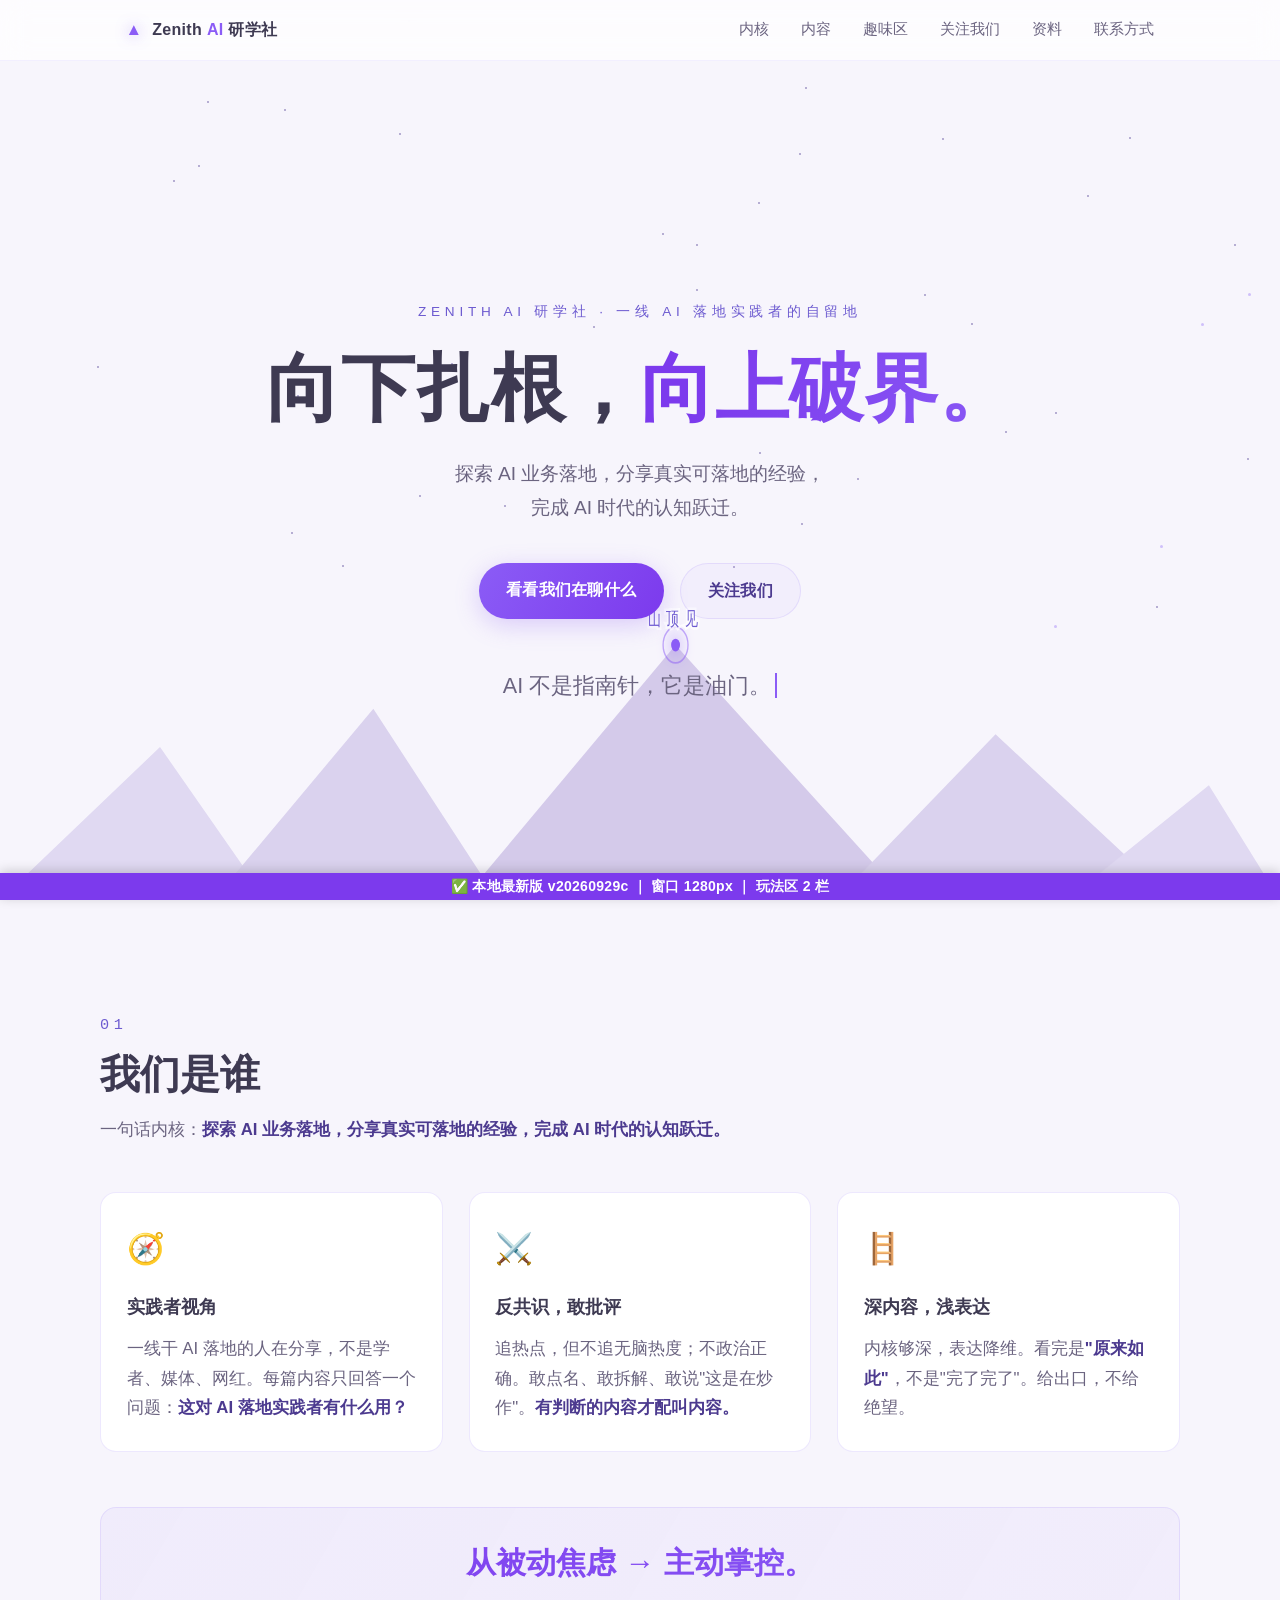
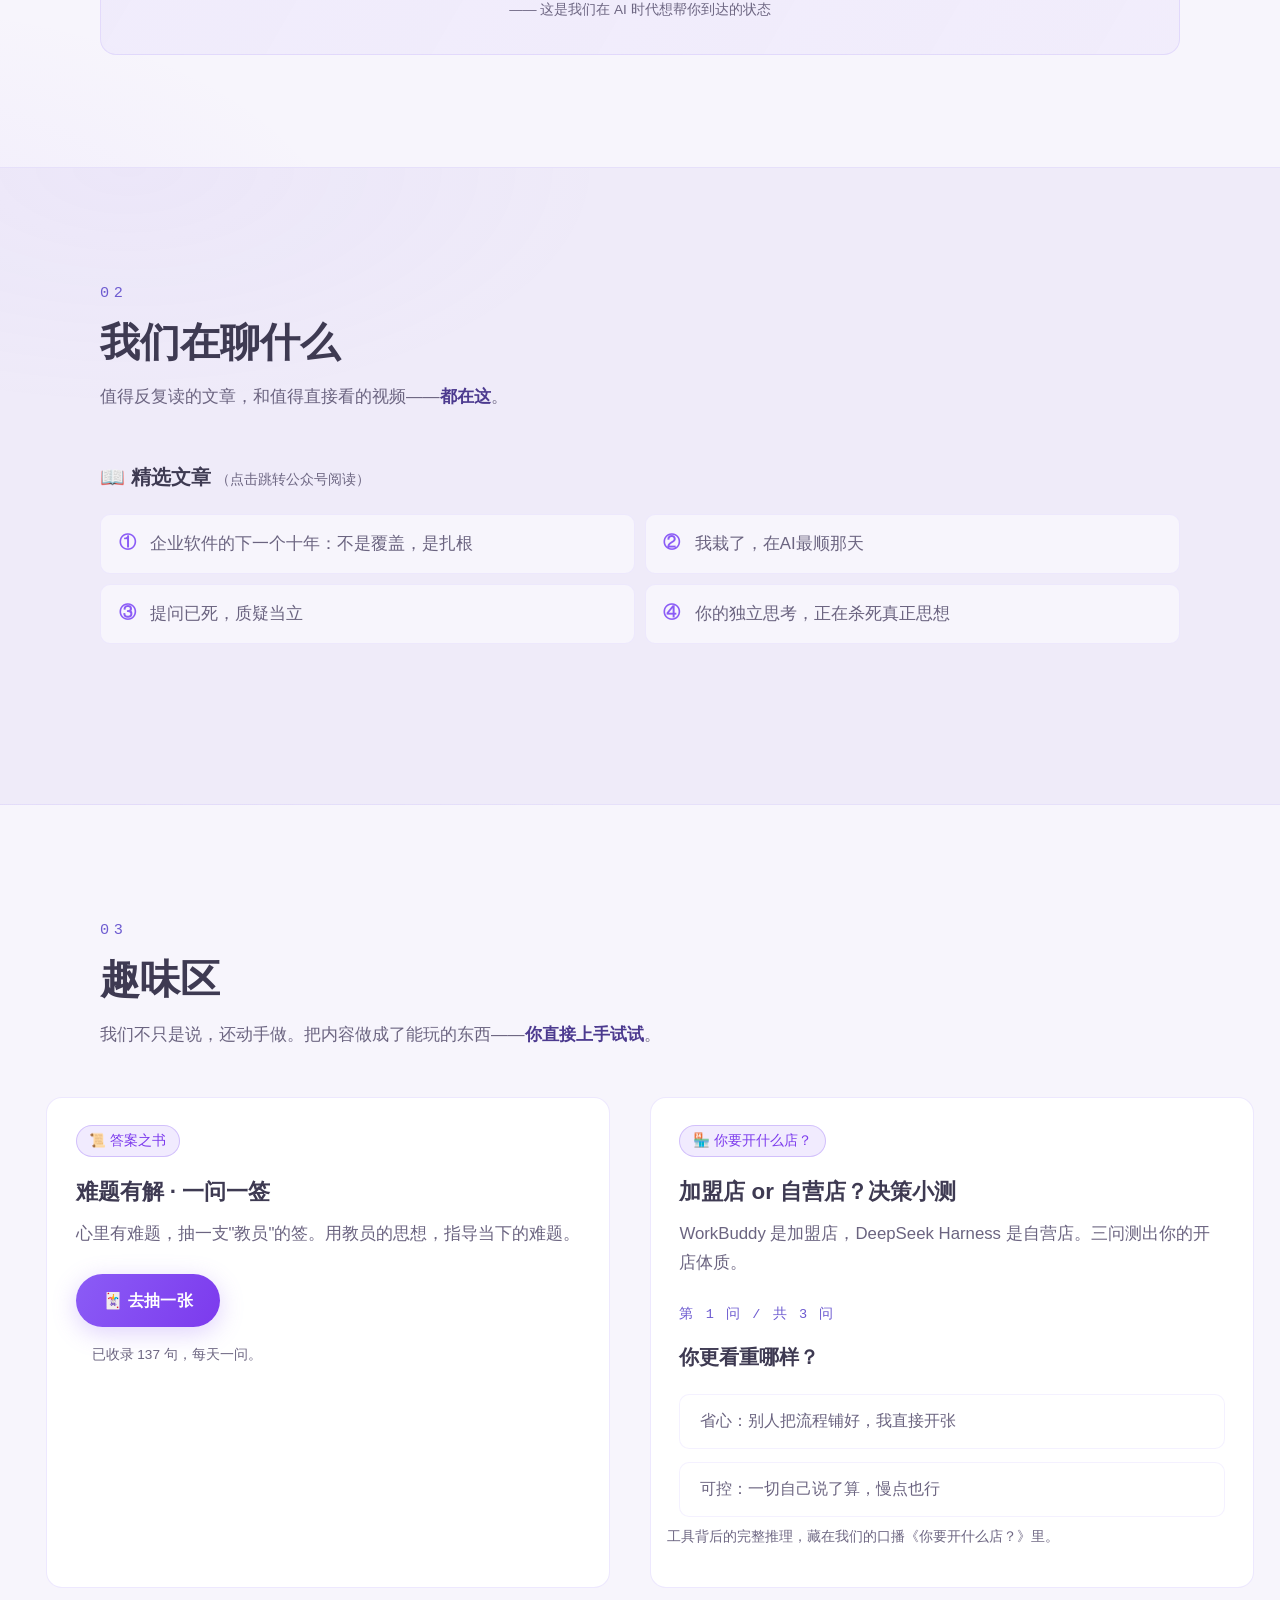
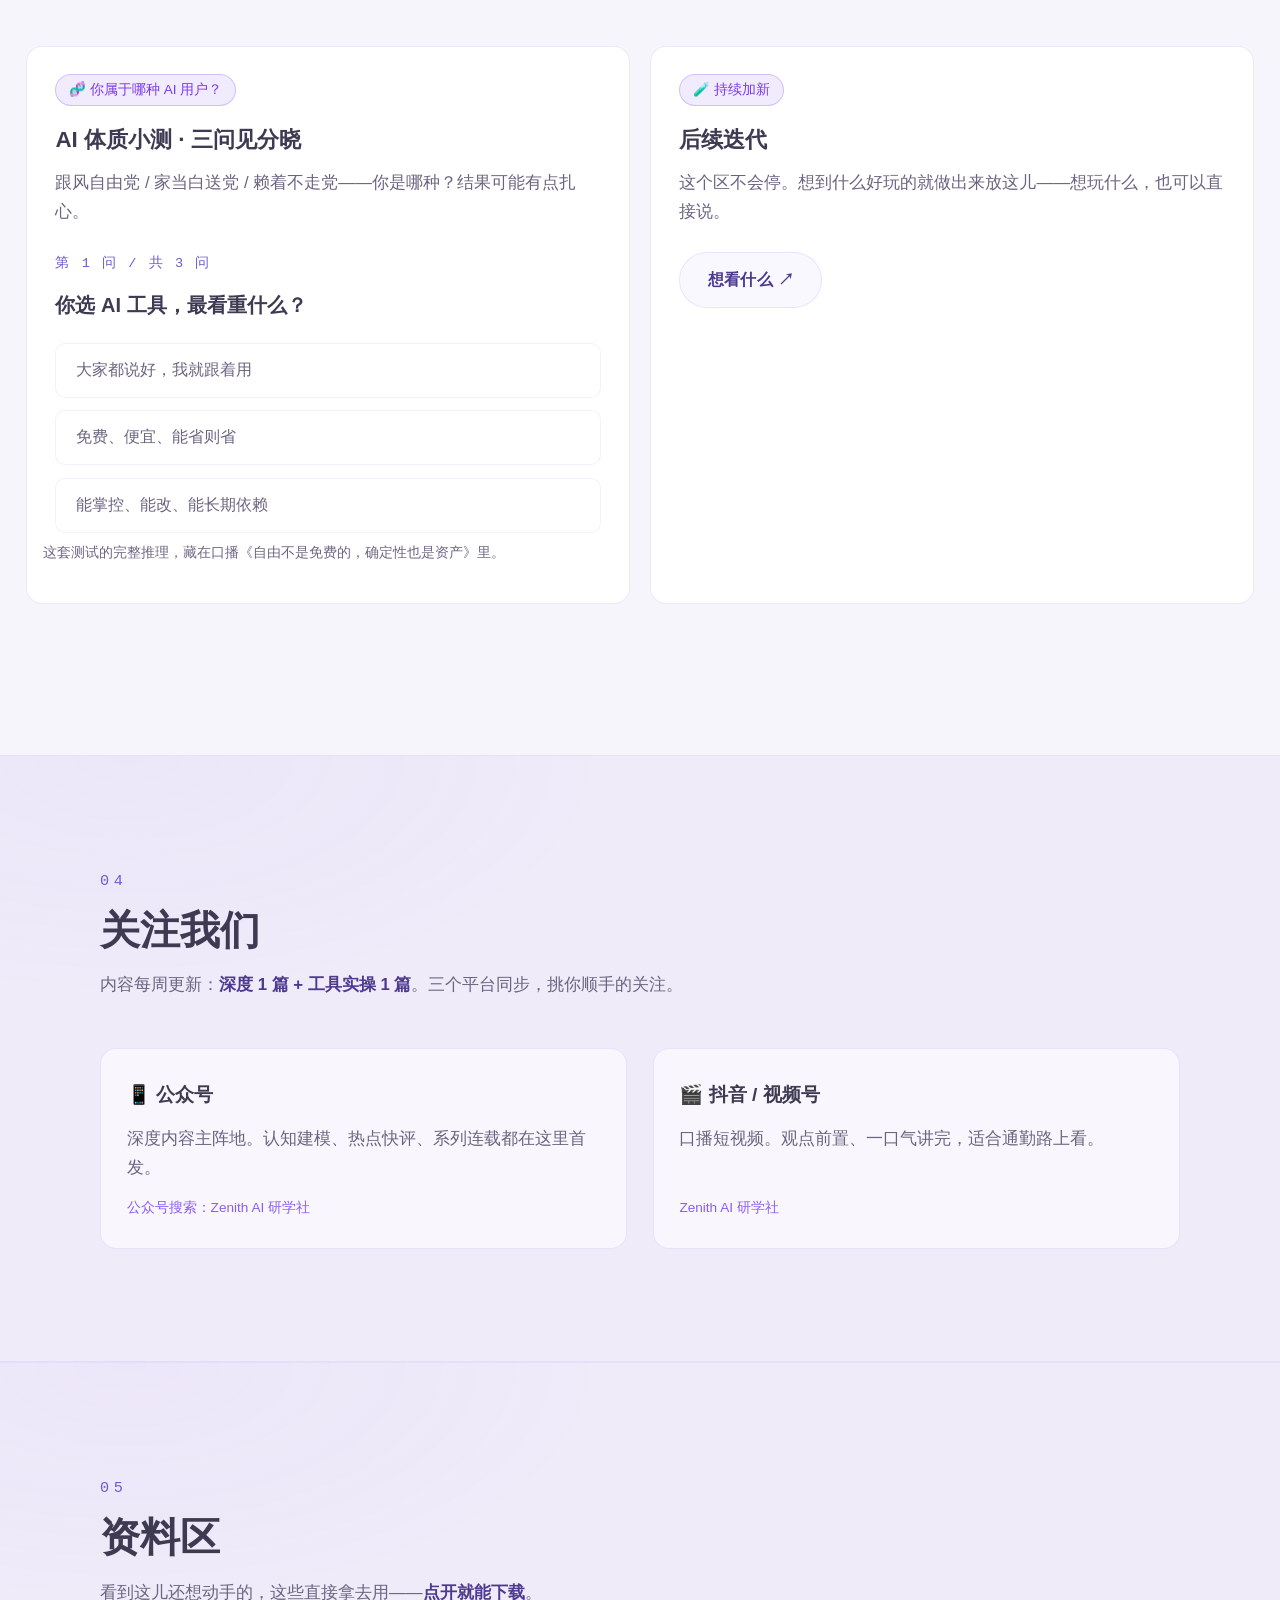
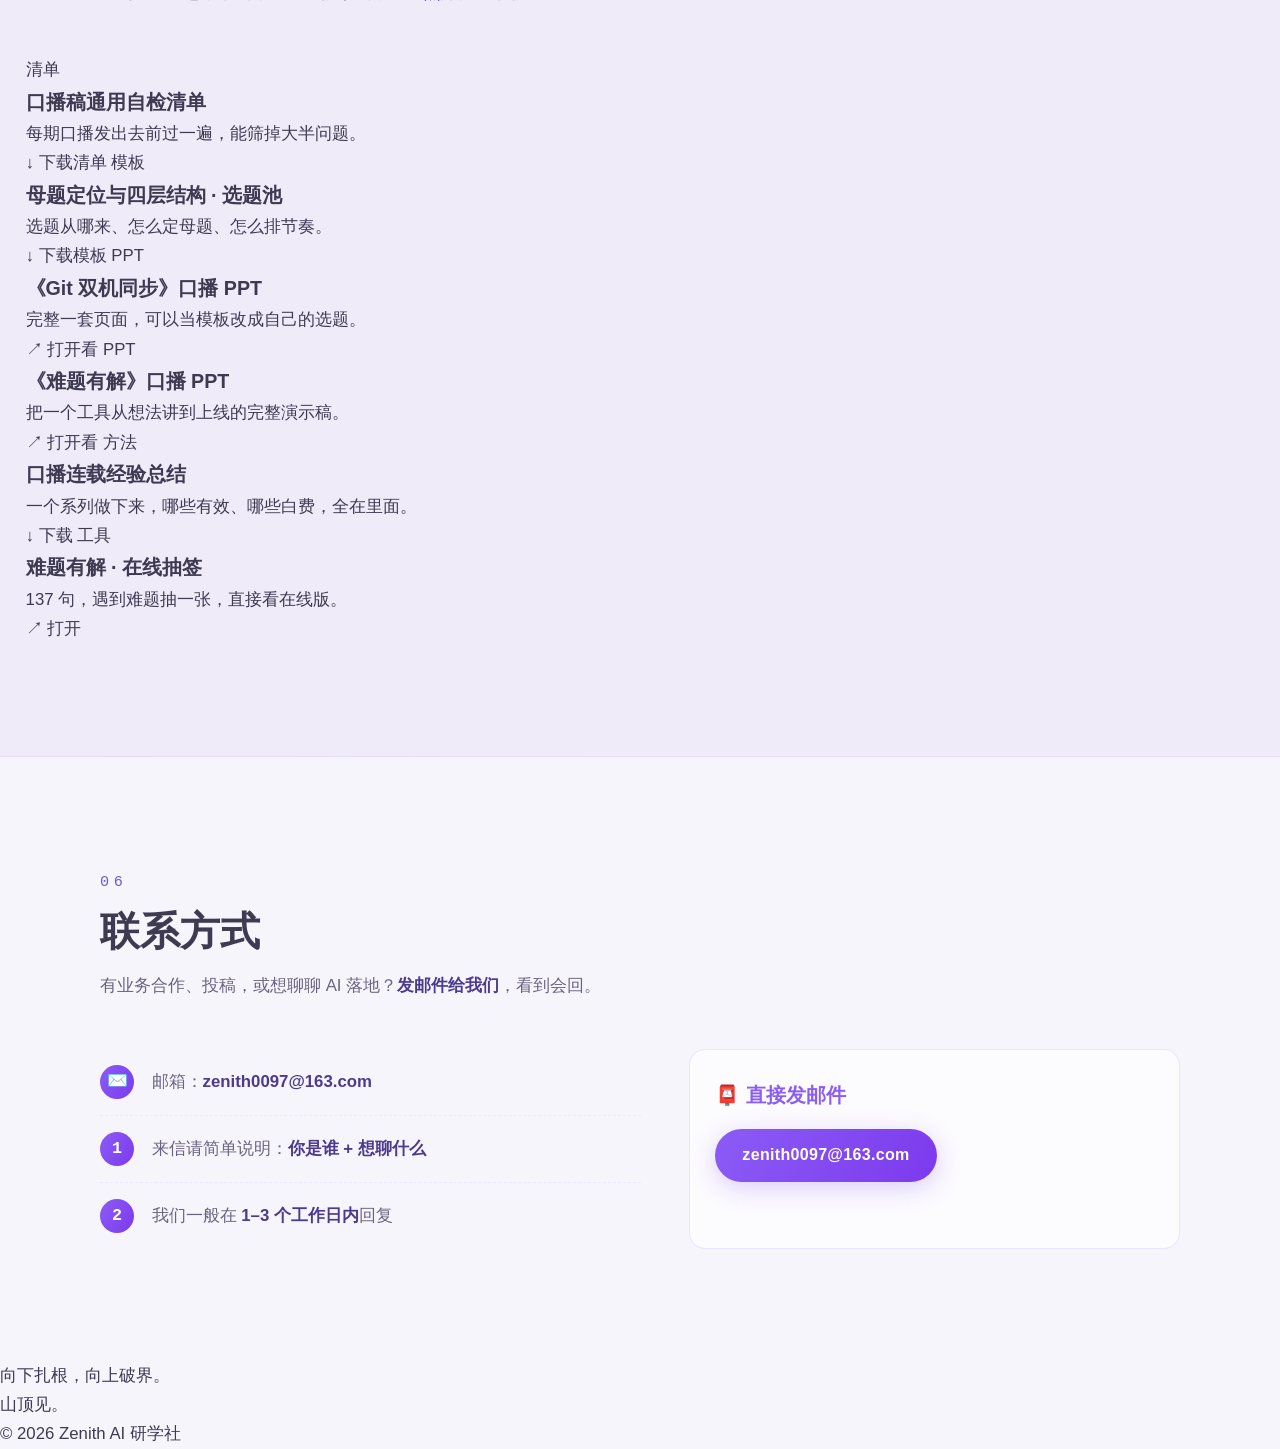
==== index.html @ d15e9967 "玩法区改为两栏 4 格（第 4 格「后续迭代」）+ 新增资料区（三栏小格，点开下载） 玩法区 - 两栏布局，4 个格子：难题有解 / 开店决策小测 / AI体质小测 / **后续迭代**（新） - 卡" ====
<!DOCTYPE html>
<html lang="zh-CN">
<head>
<meta charset="UTF-8">
<meta name="viewport" content="width=device-width, initial-scale=1.0">
<title>Zenith AI 研学社 — 向下扎根，向上破界</title>
<meta name="description" content="Zenith AI 研学社：探索AI业务落地，分享真实可落地的经验，完成AI时代的认知跃迁。一线AI落地实践者，反共识、敢批评。向下扎根，向上破界。山顶见。">
<meta name="author" content="Zenith AI 研学社">
<meta name="keywords" content="AI落地,AI业务落地,AI研学社,Zenith,认知跃迁,反共识,一线实践者">
<link rel="canonical" href="https://zenith0097.github.io/zenithweb/">
<meta name="theme-color" content="#8B5CF6">
<meta property="og:site_name" content="Zenith AI 研学社">
<meta property="og:title" content="Zenith AI 研学社 — 向下扎根，向上破界">
<meta property="og:description" content="向下扎根，向上破界。探索AI业务落地，分享真实可落地的经验。">
<meta property="og:type" content="website">
<meta property="og:url" content="https://zenith0097.github.io/zenithweb/">
<meta property="og:locale" content="zh_CN">
<meta property="og:image" content="https://zenith0097.github.io/zenithweb/assets/og-cover.png">
<meta property="og:image:width" content="1200">
<meta property="og:image:height" content="630">
<meta property="og:image:alt" content="Zenith AI 研学社 — 向下扎根，向上破界">
<meta name="twitter:card" content="summary_large_image">
<meta name="twitter:title" content="Zenith AI 研学社 — 向下扎根，向上破界">
<meta name="twitter:description" content="探索AI业务落地，分享真实可落地的经验。反共识、敢批评、深内容浅表达。">
<meta name="twitter:image" content="https://zenith0097.github.io/zenithweb/assets/og-cover.png">
<link rel="icon" href="data:image/svg+xml,%3Csvg xmlns='http://www.w3.org/2000/svg' viewBox='0 0 100 100'%3E%3Ctext y='.9em' font-size='90'%3E%F0%9F%8F%94%EF%B8%8F%3C/text%3E%3C/svg%3E">
<script type="application/ld+json">
{
  "@context": "https://schema.org",
  "@type": "WebSite",
  "name": "Zenith AI 研学社",
  "alternateName": "Zenith",
  "url": "https://zenith0097.github.io/zenithweb/",
  "description": "探索 AI 业务落地，分享真实可落地的经验，完成 AI 时代的认知跃迁。",
  "inLanguage": "zh-CN",
  "publisher": {
    "@type": "Organization",
    "name": "Zenith AI 研学社",
    "slogan": "向下扎根，向上破界。务实落地，长期主义。山顶见。",
    "email": "zenith0097@163.com"
  }
}
</script>
<link rel="stylesheet" href="css/style.css?v=20260929c">
</head>
<body>

<!-- ══════════ 导航 ══════════ -->
<header class="nav" id="nav">
  <div class="nav-inner">
    <a class="nav-brand" href="#top" aria-label="回到顶部">
      <span class="brand-mark">▲</span>
      <span class="brand-name">Zenith <em>AI</em> 研学社</span>
    </a>
    <nav class="nav-links" id="navLinks" aria-label="主导航">
      <a href="#kernel">内核</a>
      <a href="#content">内容</a>
      <a href="#works">趣味区</a>
      <a href="#community">关注我们</a>
      <a href="#resources">资料</a>
      <a href="#consult">联系方式</a>
    </nav>
    <button class="nav-toggle" id="navToggle" aria-label="打开菜单" aria-expanded="false">
      <span></span><span></span><span></span>
    </button>
  </div>
</header>

<main id="top">

<!-- ══════════ 01 Hero：5秒说清“是谁、给什么、凭什么” ══════════ -->
<section class="hero">
  <div class="hero-stars" id="stars" aria-hidden="true"></div>
  <div class="hero-inner">
    <p class="hero-eyebrow fade-up">Zenith AI 研学社 · 一线 AI 落地实践者的自留地</p>
    <h1 class="hero-title fade-up">
      向下扎根，<span class="grad">向上破界。</span>
    </h1>
    <p class="hero-sub fade-up">
      探索 AI 业务落地，分享真实可落地的经验，<br class="br-desk">
      完成 AI 时代的认知跃迁。
    </p>
    <div class="hero-actions fade-up">
      <a class="btn btn-primary" href="#content">看看我们在聊什么</a>
      <a class="btn btn-ghost" href="#community">关注我们</a>
    </div>
    <div class="hero-quote reveal" aria-hidden="true">
      <span class="quote-cursor" id="quoteLine"></span>
    </div>
  </div>
  <!-- 山顶剪影 -->
  <svg class="hero-mountain" viewBox="0 0 1440 240" preserveAspectRatio="none" aria-hidden="true">
    <path class="m-l1" d="M0,240 L180,120 L300,240 Z"/>
    <path class="m-l2" d="M240,240 L420,90 L560,240 Z"/>
    <path class="m-l3" d="M520,240 L760,40 L1020,240 Z"/>
    <path class="m-l4" d="M940,240 L1120,110 L1320,240 Z"/>
    <path class="m-l5" d="M1200,240 L1360,150 L1440,240 Z"/>
    <circle class="m-beacon" cx="760" cy="40" r="5"/>
    <circle class="m-beacon-ring" cx="760" cy="40" r="14"/>
    <text class="m-text" x="760" y="24" text-anchor="middle">山顶见</text>
  </svg>
</section>

<!-- ══════════ 02 内核：信任——我们是谁、怎么想 ══════════ -->
<section class="section" id="kernel">
  <div class="sec-head reveal">
    <span class="sec-no">01</span>
    <h2>我们是谁</h2>
    <p class="sec-sub">一句话内核：<b>探索 AI 业务落地，分享真实可落地的经验，完成 AI 时代的认知跃迁。</b></p>
  </div>
  <div class="cards-3">
    <article class="card reveal">
      <div class="card-ico">🧭</div>
      <h3>实践者视角</h3>
      <p>一线干 AI 落地的人在分享，不是学者、媒体、网红。每篇内容只回答一个问题：<b>这对 AI 落地实践者有什么用？</b></p>
    </article>
    <article class="card reveal">
      <div class="card-ico">⚔️</div>
      <h3>反共识，敢批评</h3>
      <p>追热点，但不追无脑热度；不政治正确。敢点名、敢拆解、敢说"这是在炒作"。<b>有判断的内容才配叫内容。</b></p>
    </article>
    <article class="card reveal">
      <div class="card-ico">🪜</div>
      <h3>深内容，浅表达</h3>
      <p>内核够深，表达降维。看完是<b>"原来如此"</b>，不是"完了完了"。给出口，不给绝望。</p>
    </article>
  </div>
  <blockquote class="big-quote reveal">
    <p>从被动焦虑 → 主动掌控。</p>
    <cite>—— 这是我们在 AI 时代想帮你到达的状态</cite>
  </blockquote>
</section>

<!-- ══════════ 03 内容：可消费性——有东西可看、可追 ══════════ -->
<section class="section section-alt" id="content">
  <div class="sec-head reveal">
    <span class="sec-no">02</span>
    <h2>我们在聊什么</h2>
    <p class="sec-sub">值得反复读的文章，和值得直接看的视频——<b>都在这</b>。</p>
  </div>

  <div class="series-wrap reveal">
    <h3 class="series-title">📖 精选文章 <span class="dim">（点击跳转公众号阅读）</span></h3>
    <div class="series-list">
      <a class="series-item" href="https://mp.weixin.qq.com/s/dH5zpvV7IG98RLnhjkrIpQ" target="_blank" rel="noopener"><span class="s-no">①</span><p>企业软件的下一个十年：不是覆盖，是扎根</p></a>
      <a class="series-item" href="https://mp.weixin.qq.com/s/IRco3CzRHyw5iEzW9twu3w" target="_blank" rel="noopener"><span class="s-no">②</span><p>我栽了，在AI最顺那天</p></a>
      <a class="series-item" href="https://mp.weixin.qq.com/s/RyVs47Mc-s8ihFQkch-9gg" target="_blank" rel="noopener"><span class="s-no">③</span><p>提问已死，质疑当立</p></a>
      <a class="series-item" href="https://mp.weixin.qq.com/s/8ZsCV4xRb4RJEuKylc2h9w" target="_blank" rel="noopener"><span class="s-no">④</span><p>你的独立思考，正在杀死真正思想</p></a>
    </div>
  </div>
</section>

<!-- ══════════ 04 趣味区：惊喜——真能玩的好东西 ══════════ -->
<section class="section" id="works">
  <div class="sec-head reveal">
    <span class="sec-no">03</span>
    <h2>趣味区</h2>
    <p class="sec-sub">我们不只是说，还动手做。把内容做成了能玩的东西——<b>你直接上手试试</b>。</p>
  </div>

  <div class="tools-grid" style="display:grid;grid-template-columns:repeat(2,minmax(0,1fr));gap:1.2rem">

  <!-- 好玩 0：毛选金句卡 -->
  <div class="tool-wrap reveal" id="toolMao">
    <div class="tool-head">
      <span class="tool-badge">📜 答案之书</span>
      <h3>难题有解 · 一问一签</h3>
      <p>心里有难题，抽一支"教员"的签。用教员的思想，指导当下的难题。</p>
    </div>
    <div class="tool-body">
      <a class="btn btn-primary" href="https://zenith0097.github.io/nantiyoujie/" target="_blank" rel="noopener">🃏 去抽一张</a>
      <p class="tool-foot" style="margin-top:1rem;">已收录 137 句，每天一问。</p>
    </div>
  </div>

  <!-- 工具 1：开店决策小测 -->
  <div class="tool-wrap reveal" id="toolShop">
    <div class="tool-head">
      <span class="tool-badge">🏪 你要开什么店？</span>
      <h3>加盟店 or 自营店？决策小测</h3>
      <p>WorkBuddy 是加盟店，DeepSeek Harness 是自营店。三问测出你的开店体质。</p>
    </div>
    <div class="quiz" id="quiz">
      <div class="quiz-q" data-q="0">
        <p class="quiz-num">第 1 问 / 共 3 问</p>
        <h4>你更看重哪样？</h4>
        <div class="quiz-opts">
          <button class="opt" data-ans="franchise">省心：别人把流程铺好，我直接开张</button>
          <button class="opt" data-ans="self">可控：一切自己说了算，慢点也行</button>
        </div>
      </div>
      <div class="quiz-q" data-q="1" hidden>
        <p class="quiz-num">第 2 问 / 共 3 问</p>
        <h4>你对"抽成"什么态度？</h4>
        <div class="quiz-opts">
          <button class="opt" data-ans="franchise">可以接受：省心是要付管理费的</button>
          <button class="opt" data-ans="self">不接受：利润凭什么分给别人</button>
        </div>
      </div>
      <div class="quiz-q" data-q="2" hidden>
        <p class="quiz-num">第 3 问 / 共 3 问</p>
        <h4>预算和试错空间？</h4>
        <div class="quiz-opts">
          <button class="opt" data-ans="franchise">预算紧：先跑起来，容错低</button>
          <button class="opt" data-ans="self">有空间：愿意投入换长期自主</button>
        </div>
      </div>
      <div class="quiz-result" id="quizResult" hidden>
        <h4 id="quizTitle"></h4>
        <p id="quizDesc"></p>
        <button class="btn btn-ghost" id="quizAgain">再测一次</button>
      </div>
    </div>
    <p class="tool-foot">工具背后的完整推理，藏在我们的口播《你要开什么店？》里。</p>
  </div>

  <!-- 工具 2：你是哪种 AI 用户？ -->
  <div class="tool-wrap reveal" id="toolUser">
    <div class="tool-head">
      <span class="tool-badge">🧬 你属于哪种 AI 用户？</span>
      <h3>AI 体质小测 · 三问见分晓</h3>
      <p>跟风自由党 / 家当白送党 / 赖着不走党——你是哪种？结果可能有点扎心。</p>
    </div>
    <div class="quiz" id="quiz2">
      <div class="quiz-q" data-q="0">
        <p class="quiz-num">第 1 问 / 共 3 问</p>
        <h4>你选 AI 工具，最看重什么？</h4>
        <div class="quiz-opts">
          <button class="opt" data-ans="free">大家都说好，我就跟着用</button>
          <button class="opt" data-ans="stuff">免费、便宜、能省则省</button>
          <button class="opt" data-ans="stuck">能掌控、能改、能长期依赖</button>
        </div>
      </div>
      <div class="quiz-q" data-q="1" hidden>
        <p class="quiz-num">第 2 问 / 共 3 问</p>
        <h4>工具涨价 / 变差了，你怎么办？</h4>
        <div class="quiz-opts">
          <button class="opt" data-ans="free">换下一个爆款，永远用最新的</button>
          <button class="opt" data-ans="stuff">忍着用，已经投入这么多了</button>
          <button class="opt" data-ans="stuck">想办法自己搭，把命运握手里</button>
        </div>
      </div>
      <div class="quiz-q" data-q="2" hidden>
        <p class="quiz-num">第 3 问 / 共 3 问</p>
        <h4>你心里怎么看待"确定性"？</h4>
        <div class="quiz-opts">
          <button class="opt" data-ans="free">自由比确定性重要，我不被绑定</button>
          <button class="opt" data-ans="stuff">能确定省钱就是好事，别的再说</button>
          <button class="opt" data-ans="stuck">确定性本身就是资产，值得为它投入</button>
        </div>
      </div>
      <div class="quiz-result" id="quiz2Result" hidden>
        <h4 id="quiz2Title"></h4>
        <p id="quiz2Desc"></p>
        <button class="btn btn-ghost" id="quiz2Again">再测一次</button>
      </div>
    </div>
    <p class="tool-foot">这套测试的完整推理，藏在口播《自由不是免费的，确定性也是资产》里。</p>
  </div>

  <!-- 玩法 4：后续迭代（这个区会一直加新玩法，过路 9/29 定） -->
  <div class="tool-wrap tool-wrap-soon reveal" id="toolSoon">
    <div class="tool-head">
      <span class="tool-badge">🧪 持续加新</span>
      <h3>后续迭代</h3>
      <p>这个区不会停。想到什么好玩的就做出来放这儿——想玩什么，也可以直接说。</p>
    </div>
    <div class="tool-body">
      <a class="btn btn-ghost" href="mailto:zenith0097@163.com?subject=想看的小工具">想看什么 ↗</a>
    </div>
  </div>

  </div><!-- /tools-grid -->
</section>

<!-- ══════════ 05 关注我们：行动——想一起学的人 ══════════ -->
<section class="section section-alt" id="community">
  <div class="sec-head reveal">
    <span class="sec-no">04</span>
    <h2>关注我们</h2>
    <p class="sec-sub">内容每周更新：<b>深度 1 篇 + 工具实操 1 篇</b>。三个平台同步，挑你顺手的关注。</p>
  </div>
  <div class="community-grid reveal">
    <article class="comm-card">
      <h3>📱 公众号</h3>
      <p>深度内容主阵地。认知建模、热点快评、系列连载都在这里首发。</p>
      <span class="comm-tag">公众号搜索：Zenith AI 研学社</span>
    </article>
    <article class="comm-card">
      <h3>🎬 抖音 / 视频号</h3>
      <p>口播短视频。观点前置、一口气讲完，适合通勤路上看。</p>
      <span class="comm-tag">Zenith AI 研学社</span>
    </article>
  </div>
</section>

<!-- ══════════ 06 资料区：给已经看完的人（排在联系方式之前）══════════ -->
<section class="section section-alt" id="resources">
  <div class="sec-head reveal">
    <span class="sec-no">05</span>
    <h2>资料区</h2>
    <p class="sec-sub">看到这儿还想动手的，这些直接拿去用——<b>点开就能下载</b>。</p>
  </div>
  <div class="res-grid reveal">

    <a class="res-card" href="资料/口播稿通用自检清单.md" download>
      <span class="res-tag">清单</span>
      <h3>口播稿通用自检清单</h3>
      <p>每期口播发出去前过一遍，能筛掉大半问题。</p>
      <span class="res-dl">↓ 下载清单</span>
    </a>

    <a class="res-card" href="资料/母题定位与四层结构-选题池.md" download>
      <span class="res-tag">模板</span>
      <h3>母题定位与四层结构 · 选题池</h3>
      <p>选题从哪来、怎么定母题、怎么排节奏。</p>
      <span class="res-dl">↓ 下载模板</span>
    </a>

    <a class="res-card" href="资料/口播PPT-Git双机同步.html" target="_blank" rel="noopener">
      <span class="res-tag">PPT</span>
      <h3>《Git 双机同步》口播 PPT</h3>
      <p>完整一套页面，可以当模板改成自己的选题。</p>
      <span class="res-dl">↗ 打开看</span>
    </a>

    <a class="res-card" href="资料/口播PPT-难题有解.html" target="_blank" rel="noopener">
      <span class="res-tag">PPT</span>
      <h3>《难题有解》口播 PPT</h3>
      <p>把一个工具从想法讲到上线的完整演示稿。</p>
      <span class="res-dl">↗ 打开看</span>
    </a>

    <a class="res-card" href="资料/连载口播稿经验总结-全系列总沉淀.md" download>
      <span class="res-tag">方法</span>
      <h3>口播连载经验总结</h3>
      <p>一个系列做下来，哪些有效、哪些白费，全在里面。</p>
      <span class="res-dl">↓ 下载</span>
    </a>

    <a class="res-card" href="https://zenith0097.github.io/nantiyoujie/" target="_blank" rel="noopener">
      <span class="res-tag">工具</span>
      <h3>难题有解 · 在线抽签</h3>
      <p>137 句，遇到难题抽一张，直接看在线版。</p>
      <span class="res-dl">↗ 打开</span>
    </a>

  </div>
</section>

<!-- ══════════ 07 联系方式：转化——有真问题的人（克制呈现） ══════════ -->
<section class="section" id="consult">
  <div class="sec-head reveal">
    <span class="sec-no">06</span>
    <h2>联系方式</h2>
    <p class="sec-sub">有业务合作、投稿，或想聊聊 AI 落地？<b>发邮件给我们</b>，看到会回。</p>
  </div>
  <div class="consult-grid reveal">
    <div class="consult-steps">
      <div class="step"><span class="step-no">✉️</span><p>邮箱：<b>zenith0097@163.com</b></p></div>
      <div class="step"><span class="step-no">1</span><p>来信请简单说明：<b>你是谁 + 想聊什么</b></p></div>
      <div class="step"><span class="step-no">2</span><p>我们一般在 <b>1–3 个工作日内</b>回复</p></div>
    </div>
    <div class="consult-note">
      <h3>📮 直接发邮件</h3>
      <a class="btn btn-primary" href="mailto:zenith0097@163.com">zenith0097@163.com</a>
    </div>
  </div>
</section>

</main>

<!-- ══════════ Footer：品牌收尾 ══════════ -->
<footer class="footer">
  <p class="footer-line1">向下扎根，向上破界。</p>
  <p class="footer-motto">山顶见。</p>
  <p class="footer-copy">© 2026 Zenith AI 研学社</p>
</footer>

<script src="js/main.js?v=20260929c"></script>

<!-- ⚠️ 临时诊断条（上线前必删）：一眼看出"这是最新版"以及当前窗口下玩法区几栏 -->
<div id="diagBadge" style="position:fixed;left:0;right:0;bottom:0;z-index:99999;background:#7C3AED;color:#fff;font:600 14px/1.9 -apple-system,'Microsoft YaHei',sans-serif;text-align:center;letter-spacing:.02em;pointer-events:none;box-shadow:0 -2px 12px rgba(0,0,0,.18)">最新版读取中…</div>
<script>
(function () {
  var b = document.getElementById('diagBadge');
  function up() {
    var g = document.querySelector('.tools-grid');
    var n = g ? getComputedStyle(g).gridTemplateColumns.split(' ').filter(Boolean).length : 0;
    b.textContent = '✅ 本地最新版 v20260929c ｜ 窗口 ' + window.innerWidth + 'px ｜ 玩法区 ' + n + ' 栏';
    /* 把"你这台机器实际算出来的排版"回报给本地诊断服务，免得来回猜 */
    try { fetch('/__report?w=' + window.innerWidth + '&cols=' + n, { cache: 'no-store' }); } catch (e) {}
  }
  window.addEventListener('resize', up);
  up();
})();
</script>
</body>
</html>
---- css/style.css ----
:root {
  /* 閸濅胶澧濋懝璇х礄閺夈儴鍤滈崣锝嗘尡 PPT閿涘矁绁禍褌绗夐崝顭掔礆 */
  --gold: #A78BFA;
  --gold-deep: #8B5CF6;
  --orange: #8B5CF6;
  --orange-deep: #7C3AED;
  --cream: #4C3A8F;          /* 寮鸿皟鏂囧瓧锛氭繁绱紙娴呰壊涓婚涓嬩繚璇佸彲璇伙級*/          /* 閸樼喓鑳岄惂钘夌俺 閳?閸欏秷娴嗘稉鐑樻瀮鐎涙澹?*/

  /* 濞ｅ崬顧佺仦閬嶃€婃径婊嗗 */
  --bg: #F7F5FC;
  --bg-alt: #EFEBF9;
  --card: #FFFFFF;
  --card-hi: #FFFFFF;
  --line: rgba(167,139,250, 0.20);
  --line-soft: rgba(167,139,250, 0.12);

  --text: #3E3A52;
  --text-soft: #6B6480;
  --text-dim: #6D6682;         /* 辅助小字：对主底/章节底/卡片底对比度均 ≥4.5:1（原 #8F88A8 仅 3.1:1，读着费劲）*/

  /* 鐎涙褰块梼鑸殿潽閿涘牏些閸斻劋绱崗鍫礆 */
  --fs-hero: clamp(2.4rem, 8vw, 4.6rem);
  --fs-h2: clamp(1.7rem, 4.6vw, 2.5rem);
  --fs-h3: 1.15rem;
  --fs-body: clamp(0.95rem, 2.6vw, 1.05rem);
  --fs-small: 0.85rem;

  /* 闂傜绐涚化鑽ょ埠 */
  --sec-pad: clamp(4rem, 10vw, 7rem);
  --space: clamp(1rem, 3vw, 1.6rem);

  --radius: 16px;
  --radius-sm: 10px;
  --maxw: 1080px;
  --font: -apple-system, BlinkMacSystemFont, "PingFang SC", "Hiragino Sans GB",
          "Microsoft YaHei", "Noto Sans SC", "Segoe UI", sans-serif;
  --mono: ui-monospace, "SF Mono", "Cascadia Mono", "Consolas", "Menlo", monospace;
}

* { margin: 0; padding: 0; box-sizing: border-box; }

html { scroll-behavior: smooth; scroll-padding-top: 72px; }

body {
  font-family: var(--font);
  font-size: var(--fs-body);
  line-height: 1.75;
  color: var(--text);
  background:
    radial-gradient(1100px 520px at 85% -5%, rgba(167,139,250,0.10), transparent 60%),
    radial-gradient(900px 500px at -10% 30%, rgba(139,92,246,0.06), transparent 55%),
    var(--bg);
  -webkit-font-smoothing: antialiased;
  overflow-x: hidden;
}

::selection { background: rgba(167,139,250,.35); color: var(--cream); }

a { color: inherit; text-decoration: none; }
img { max-width: 100%; }

/* 閳光偓閳光偓閳光偓閳光偓閳光偓閳光偓閳光偓閳光偓閳光偓閳光偓閳光偓 鐎佃壈鍩?閳光偓閳光偓閳光偓閳光偓閳光偓閳光偓閳光偓閳光偓閳光偓閳光偓閳光偓 */
.nav {
  position: fixed; inset: 0 0 auto 0; z-index: 100;
  background: rgba(255,255,255, 0.72);
  backdrop-filter: blur(14px);
  -webkit-backdrop-filter: blur(14px);
  border-bottom: 1px solid var(--line-soft);
  transition: background .3s;
}
.nav.is-scrolled { background: rgba(255,255,255, 0.92); }
.nav-inner {
  max-width: var(--maxw); margin: 0 auto; padding: 0 var(--space);
  height: 60px; display: flex; align-items: center; justify-content: space-between;
}
.nav-brand { display: flex; align-items: center; gap: 10px; }
.brand-mark {
  color: var(--orange); font-size: 1.05rem; line-height: 1;
  display: inline-block; transform: rotate(0deg);
  text-shadow: 0 0 14px rgba(139,92,246,.6);
}
.brand-name { font-size: 1rem; font-weight: 700; letter-spacing: .02em; }
.brand-name em { font-style: normal; color: var(--orange); font-weight: 800; }

.nav-links { display: none; gap: 2rem; align-items: center; }
.nav-links a {
  font-size: .95rem; color: var(--text-soft);
  padding: 4px 0; border-bottom: 2px solid transparent;
  transition: color .2s, border-color .2s;
}
.nav-links a:hover { color: var(--cream); border-color: #6D5BD0; }

.nav-toggle {
  display: flex; flex-direction: column; justify-content: center; gap: 5px;
  width: 40px; height: 40px; padding: 8px; background: none; border: 1px solid var(--line);
  border-radius: 8px; cursor: pointer;
}
.nav-toggle span { display: block; height: 2px; background: var(--cream); border-radius: 2px; transition: transform .3s, opacity .3s; }
.nav-toggle[aria-expanded="true"] span:nth-child(1) { transform: translateY(7px) rotate(45deg); }
.nav-toggle[aria-expanded="true"] span:nth-child(2) { opacity: 0; }
.nav-toggle[aria-expanded="true"] span:nth-child(3) { transform: translateY(-7px) rotate(-45deg); }

.nav-links.open {
  display: flex; flex-direction: column; align-items: flex-start; gap: 0;
  position: absolute; top: 60px; left: 0; right: 0;
  background: rgba(255,255,255,.97); border-bottom: 1px solid var(--line);
  padding: 8px var(--space) 18px;
}
.nav-links.open a { width: 100%; padding: 12px 0; border-bottom: 1px solid var(--line-soft); }

@media (min-width: 820px) {
  .nav-links { display: flex; }
  .nav-toggle { display: none; }
}

/* 閳光偓閳光偓閳光偓閳光偓閳光偓閳光偓閳光偓閳光偓閳光偓閳光偓閳光偓 閹稿鎸?閳光偓閳光偓閳光偓閳光偓閳光偓閳光偓閳光偓閳光偓閳光偓閳光偓閳光偓 */
.btn {
  display: inline-block; padding: .8rem 1.7rem; border-radius: 999px;
  font-weight: 700; font-size: 1rem; letter-spacing: .02em;
  transition: transform .18s, box-shadow .18s, background .18s, border-color .18s;
}
.btn:active { transform: scale(.97); }
.btn-primary {
  background: linear-gradient(120deg, #8B5CF6, #7C3AED);
  color: #FFFFFF; box-shadow: 0 6px 24px rgba(139,92,246,.28);
}
.btn-primary:hover { transform: translateY(-2px); box-shadow: 0 10px 30px rgba(139,92,246,.4); }
.btn-ghost {
  border: 1px solid var(--line); color: var(--cream); background: rgba(167,139,250,.06);
}
.btn-ghost:hover { border-color: #6D5BD0; background: rgba(167,139,250,.14); transform: translateY(-2px); }

/* 閳光偓閳光偓閳光偓閳光偓閳光偓閳光偓閳光偓閳光偓閳光偓閳光偓閳光偓 Hero 閳光偓閳光偓閳光偓閳光偓閳光偓閳光偓閳光偓閳光偓閳光偓閳光偓閳光偓 */
.hero {
  position: relative; min-height: 100svh;
  display: flex; align-items: center; justify-content: center;
  text-align: center; padding: 110px var(--space) 0;
  overflow: hidden;
}
.hero-inner { position: relative; z-index: 2; max-width: 860px; }

.hero-eyebrow {
  font-size: .85rem; letter-spacing: .35em; text-transform: uppercase;
  color: #6D5BD0; margin-bottom: 1.4rem;
}
.hero-title {
  font-size: var(--fs-hero); line-height: 1.16; font-weight: 800; letter-spacing: .01em;
}
.grad {
  background: linear-gradient(110deg, #7C3AED 10%, #8B5CF6 55%, #4C3A8F 95%);
  background-size: 200% auto;
  -webkit-background-clip: text; background-clip: text; color: transparent;
  animation: shimmer 6s linear infinite;
}
@keyframes shimmer { to { background-position: 200% center; } }

.hero-sub { margin-top: 1.6rem; color: var(--text-soft); font-size: clamp(1rem, 3vw, 1.2rem); }
.hero-sub b { color: var(--cream); }

.hero-actions { margin-top: 2.4rem; display: flex; gap: 1rem; justify-content: center; flex-wrap: wrap; }

.hero-quote { margin-top: 3rem; min-height: 2em; font-size: clamp(1.05rem, 3.4vw, 1.35rem); color: var(--text-soft); }
.quote-cursor { border-right: 2px solid var(--orange); padding-right: 4px; animation: blink .9s step-end infinite; }
@keyframes blink { 50% { border-color: transparent; } }

/* 鐏為亶銆婇崜顏勫 */
.hero-mountain {
  position: absolute; left: 0; right: 0; bottom: 0; width: 100%; height: 34vh;
  min-height: 150px; z-index: 1; pointer-events: none;
}
.hero-mountain path { fill: #E6E0F5; }
.hero-mountain .m-l1 { fill: #E0D9F2; }
.hero-mountain .m-l2 { fill: #DAD2EE; }
.hero-mountain .m-l3 { fill: #D4CAEA; }
.hero-mountain .m-l4 { fill: #DAD2EE; }
.hero-mountain .m-l5 { fill: #E0D9F2; }
.m-beacon { fill: var(--orange); filter: drop-shadow(0 0 8px var(--orange)); }
.m-beacon-ring { fill: none; stroke: var(--orange); stroke-width: 1.5; opacity: .5; transform-origin: center; transform-box: fill-box; animation: ring 3s ease-out infinite; }
@keyframes ring { 0% { transform: scale(.4); opacity: .6; } 100% { transform: scale(2.4); opacity: 0; } }
.m-text { fill: #6D5BD0; font-size: 15px; letter-spacing: .4em; font-family: var(--font); paint-order: stroke; stroke: rgba(255,255,255,.75); stroke-width: 4px; }

/* 閺勭喓鈹?*/
.hero-stars { position: absolute; inset: 0; z-index: 0; pointer-events: none; }
.star {
  position: absolute; width: 2px; height: 2px; border-radius: 50%;
  background: var(--cream); opacity: .5; animation: twinkle var(--d, 3s) ease-in-out infinite;
}
.star.big { width: 3px; height: 3px; background: var(--gold); }
@keyframes twinkle { 0%,100% { opacity: .15; } 50% { opacity: .8; } }

/* 閳光偓閳光偓閳光偓閳光偓閳光偓閳光偓閳光偓閳光偓閳光偓閳光偓閳光偓 閸栧搫娼￠柅姘辨暏 閳光偓閳光偓閳光偓閳光偓閳光偓閳光偓閳光偓閳光偓閳光偓閳光偓閳光偓 */
.section { padding: var(--sec-pad) var(--space); position: relative; }
.section-alt {
  background:
    radial-gradient(800px 400px at 10% 0%, rgba(167,139,250,.05), transparent 60%),
    var(--bg-alt);
  border-top: 1px solid var(--line-soft);
  border-bottom: 1px solid var(--line-soft);
}

.sec-head { max-width: var(--maxw); margin: 0 auto 3rem; }
.sec-no {
  font-family: var(--mono); color: #6D5BD0; font-size: .95rem; letter-spacing: .3em;
  display: block; margin-bottom: .6rem;
}
.sec-head h2 { font-size: var(--fs-h2); font-weight: 800; line-height: 1.3; margin-bottom: .9rem; }
.sec-sub { color: var(--text-soft); max-width: 640px; }
.sec-sub b { color: var(--cream); }

/* 閳光偓閳光偓閳光偓閳光偓閳光偓閳光偓閳光偓閳光偓閳光偓閳光偓閳光偓 濠婃艾濮╅弰鍓у箛 閳光偓閳光偓閳光偓閳光偓閳光偓閳光偓閳光偓閳光偓閳光偓閳光偓閳光偓 */
.reveal { opacity: 0; transform: translateY(22px); transition: opacity .7s ease, transform .7s ease; }
.reveal.in { opacity: 1; transform: none; }
@media (prefers-reduced-motion: reduce) {
  .reveal { opacity: 1; transform: none; transition: none; }
  .fade-up { opacity: 1; transform: none; animation: none; }
  body::before { animation: none; }
  .hero-mountain { transition: none; }
  .cursor-glow { display: none; }
  html { scroll-behavior: auto; }
}

/* 閳光偓閳光偓閳光偓閳光偓閳光偓閳光偓閳光偓閳光偓閳光偓閳光偓閳光偓 閸愬懏鐗虫稉澶婂幢 閳光偓閳光偓閳光偓閳光偓閳光偓閳光偓閳光偓閳光偓閳光偓閳光偓閳光偓 */
.cards-3 { display: grid; grid-template-columns: 1fr; gap: var(--space); max-width: var(--maxw); margin: 0 auto; }
@media (min-width: 820px) { .cards-3 { grid-template-columns: repeat(3, 1fr); } }

.card {
  background: linear-gradient(180deg, var(--card-hi), var(--card));
  border: 1px solid var(--line); border-radius: var(--radius);
  padding: 1.8rem 1.6rem;
  transition: transform .25s, border-color .25s;
}
.card:hover { transform: translateY(-4px); border-color: rgba(167,139,250,.5); }
.card-ico { font-size: 1.9rem; margin-bottom: 1rem; }
.card h3 { font-size: var(--fs-h3); margin-bottom: .7rem; }
.card p { color: var(--text-soft); }
.card p b { color: var(--cream); }

.big-quote {
  max-width: var(--maxw); margin: 3.4rem auto 0; text-align: center;
  padding: 2rem var(--space); border: 1px solid var(--line); border-radius: var(--radius);
  background: linear-gradient(120deg, rgba(167,139,250,.08), rgba(139,92,246,.05));
}
.big-quote p {
  font-size: clamp(1.3rem, 4vw, 1.9rem); font-weight: 800; line-height: 1.5;
  background: linear-gradient(110deg, #7C3AED, #8B5CF6);
  -webkit-background-clip: text; background-clip: text; color: transparent;
}
.big-quote cite { display: block; margin-top: .8rem; font-style: normal; color: var(--text-dim); font-size: var(--fs-small); }

/* 閳光偓閳光偓閳光偓閳光偓閳光偓閳光偓閳光偓閳光偓閳光偓閳光偓閳光偓 閸愬懎顔愰惌鈺呮█ 閳光偓閳光偓閳光偓閳光偓閳光偓閳光偓閳光偓閳光偓閳光偓閳光偓閳光偓 */
.pillars { display: grid; grid-template-columns: 1fr; gap: var(--space); max-width: var(--maxw); margin: 0 auto 3rem; }
@media (min-width: 820px) { .pillars { grid-template-columns: repeat(3, 1fr); } }

.pillar {
  border: 1px solid var(--line); border-radius: var(--radius);
  padding: 1.8rem 1.6rem; background: rgba(255,255,255,.6);
}
.pillar-num {
  font-family: var(--mono); font-size: 2.2rem; font-weight: 700; display: block; margin-bottom: .6rem;
  background: linear-gradient(120deg, #8B5CF6, #7C3AED);
  -webkit-background-clip: text; background-clip: text; color: transparent;
}
.pillar h3 { margin-bottom: .6rem; }
.pillar p { color: var(--text-soft); margin-bottom: 1rem; }
.pillar-tag { font-size: var(--fs-small); color: var(--gold-deep); }

/* 缁鍨崚妤勩€?*/
.series-wrap, .quote-wall { max-width: var(--maxw); margin: 0 auto; }
.series-wrap { margin-bottom: 3rem; }
.series-title { font-size: 1.25rem; margin-bottom: 1.2rem; }
.series-title .dim { color: var(--text-dim); font-weight: 400; font-size: var(--fs-small); }
.series-list { display: grid; grid-template-columns: 1fr; gap: .6rem; }
@media (min-width: 820px) { .series-list { grid-template-columns: 1fr 1fr; } }
.series-item {
  display: flex; align-items: center; gap: .9rem;
  padding: .9rem 1.1rem; border: 1px solid var(--line-soft); border-radius: var(--radius-sm);
  background: rgba(255,255,255,.5); cursor: pointer;
  transition: border-color .2s, background .2s, transform .2s;
}
.series-item:hover { border-color: #6D5BD0; background: rgba(167,139,250,.08); transform: translateX(4px); }
.s-no { font-family: var(--mono); color: var(--orange); font-weight: 700; }
.series-item p { color: var(--text-soft); }
.link-gold { color: #6D5BD0; }

/* 闁叉垵褰炴晶?*/
.quotes { display: grid; grid-template-columns: 1fr; gap: .8rem; }
@media (min-width: 640px) { .quotes { grid-template-columns: 1fr 1fr; } }
@media (min-width: 980px) { .quotes { grid-template-columns: repeat(3, 1fr); } }
.quote-card {
  border: 1px solid var(--line-soft); border-left: 3px solid var(--orange);
  border-radius: var(--radius-sm); padding: 1.1rem 1.2rem;
  background: linear-gradient(135deg, rgba(167,139,250,.07), transparent 70%);
}
.quote-card blockquote { color: var(--cream); font-weight: 600; }

/* 閳光偓閳光偓閳光偓閳光偓閳光偓閳光偓閳光偓閳光偓閳光偓閳光偓閳光偓 娴ｆ粌鎼ч敍姘唉娴滄帒浼愰崗?閳光偓閳光偓閳光偓閳光偓閳光偓閳光偓閳光偓閳光偓閳光偓閳光偓閳光偓 */
.tool-wrap {
  max-width: 760px; margin: 0 auto 2.4rem;
  border: 1px solid var(--line); border-radius: var(--radius);
  background: linear-gradient(180deg, var(--card-hi), var(--card));
  overflow: hidden;
}
.tool-head { padding: 1.7rem 1.8rem 0; }
.tool-badge {
  display: inline-block; font-size: var(--fs-small); color: var(--orange-deep);
  background: rgba(139,92,246,.12); border: 1px solid rgba(139,92,246,.3);
  padding: .2rem .8rem; border-radius: 999px; margin-bottom: .9rem;
}
.tool-head h3 { font-size: 1.4rem; margin-bottom: .5rem; }
.tool-head p { color: var(--text-soft); }
.tool-body { padding: 1.6rem 1.8rem 1.9rem; }
.tool-foot { max-width: 760px; margin: -1.4rem auto 2.4rem; padding: 0 1rem; color: var(--text-dim); font-size: var(--fs-small); }

/* 鐏忓繑绁?*/
.quiz { padding: 1.6rem 1.8rem 1.9rem; }
.quiz-num { font-family: var(--mono); color: #6D5BD0; font-size: var(--fs-small); letter-spacing: .15em; margin-bottom: .8rem; }
.quiz h4 { font-size: 1.25rem; margin-bottom: 1.2rem; }
.quiz-opts { display: flex; flex-direction: column; gap: .8rem; }
.opt {
  text-align: left; padding: 1rem 1.2rem; border-radius: var(--radius-sm);
  background: rgba(255,255,255,.6); border: 1px solid var(--line-soft);
  color: var(--text-soft); font-size: 1rem; font-family: var(--font);
  cursor: pointer; transition: border-color .2s, background .2s, transform .2s;
}
.opt:hover { border-color: #6D5BD0; background: rgba(167,139,250,.1); transform: translateX(4px); }
.opt:active { transform: scale(.99); }
.quiz-result { text-align: center; padding: 1rem 0; }
.quiz-result h4 { font-size: 1.5rem; margin-bottom: .8rem;
  background: linear-gradient(110deg, #8B5CF6, #7C3AED);
  -webkit-background-clip: text; background-clip: text; color: transparent; }
.quiz-result p { color: var(--text-soft); max-width: 520px; margin: 0 auto 1.4rem; }
.quiz-result .btn { margin-top: .4rem; }

/* 閳光偓閳光偓閳光偓閳光偓閳光偓閳光偓閳光偓閳光偓閳光偓閳光偓閳光偓 缁€鍓у參 閳光偓閳光偓閳光偓閳光偓閳光偓閳光偓閳光偓閳光偓閳光偓閳光偓閳光偓 */
.community-grid { display: grid; grid-template-columns: 1fr; gap: var(--space); max-width: var(--maxw); margin: 0 auto; }
@media (min-width: 820px) { .community-grid { grid-template-columns: repeat(2, 1fr); } }
.comm-card {
  display: flex; flex-direction: column; gap: .8rem;
  border: 1px solid var(--line); border-radius: var(--radius);
  padding: 1.8rem 1.6rem; background: rgba(255,255,255,.6);
  transition: transform .25s, border-color .25s;
}
.comm-card:hover { transform: translateY(-4px); border-color: rgba(167,139,250,.5); }
.comm-card h3 { font-size: 1.2rem; }
.comm-card p { color: var(--text-soft); flex: 1; }
.comm-card p b { color: var(--cream); }
.comm-tag { font-size: var(--fs-small); color: var(--gold-deep); }
.comm-card-cta { border-color: rgba(167,139,250,.4); background: linear-gradient(160deg, rgba(167,139,250,.12), rgba(139,92,246,.06)); }

/* 閳光偓閳光偓閳光偓閳光偓閳光偓閳光偓閳光偓閳光偓閳光偓閳光偓閳光偓 閹恒儱顓?閳光偓閳光偓閳光偓閳光偓閳光偓閳光偓閳光偓閳光偓閳光偓閳光偓閳光偓 */
.consult-grid { display: grid; grid-template-columns: 1fr; gap: 2rem; max-width: var(--maxw); margin: 0 auto; }
@media (min-width: 820px) { .consult-grid { grid-template-columns: 1.1fr 1fr; gap: 3rem; } }
.step { display: flex; gap: 1.1rem; align-items: flex-start; padding: 1rem 0; border-bottom: 1px dashed var(--line-soft); }
.step:last-child { border-bottom: none; }
.step-no {
  flex: 0 0 auto; width: 34px; height: 34px; border-radius: 50%;
  display: flex; align-items: center; justify-content: center;
  background: linear-gradient(120deg, #8B5CF6, #7C3AED);
  color: #FFFFFF; font-weight: 800; font-family: var(--mono);
}
.step p { color: var(--text-soft); padding-top: 2px; }
.step p b { color: var(--cream); }

.consult-note {
  border: 1px solid var(--line); border-radius: var(--radius);
  padding: 1.8rem 1.6rem; background: rgba(255,255,255,.6);
}
.consult-note h3 { margin-bottom: 1rem; color: var(--orange); }
.consult-note ul { list-style: none; display: flex; flex-direction: column; gap: .8rem; margin-bottom: 1.6rem; }
.consult-note li { color: var(--text-soft); padding-left: 1.2rem; position: relative; }
.consult-note li::before { content: "璺?; position: absolute; left: 0; color: #6D5BD0; font-weight: 800; }
.consult-note li b { color: var(--cream); }
.small { font-size: var(--fs-small); margin-top: .7rem; }
.dim { color: var(--text-dim); }

/* 閳光偓閳光偓閳光偓閳光偓閳光偓閳光偓閳光偓閳光偓閳光偓閳光偓閳光偓 閸忓厖绨?閳光偓閳光偓閳光偓閳光偓閳光偓閳光偓閳光偓閳光偓閳光偓閳光偓閳光偓 */
.about-grid { display: grid; grid-template-columns: 1fr; gap: var(--space); max-width: var(--maxw); margin: 0 auto; }
@media (min-width: 820px) { .about-grid { grid-template-columns: repeat(3, 1fr); } }
.about-card { border: 1px solid var(--line-soft); border-radius: var(--radius); padding: 1.7rem 1.5rem; background: rgba(255,255,255,.5); }
.about-card h3 { font-size: 1.2rem; margin-bottom: .3rem; }
.about-role { color: #6D5BD0; font-size: var(--fs-small); margin-bottom: .9rem; letter-spacing: .05em; }
.about-card p:last-child { color: var(--text-soft); }

.about-foot { max-width: var(--maxw); margin: 3rem auto 0; text-align: center; }
.about-foot p { color: var(--text-soft); margin-bottom: 1.4rem; }
.about-foot p b { color: var(--cream); }
.platforms { display: flex; flex-wrap: wrap; gap: .8rem; justify-content: center; }
.plat {
  font-size: var(--fs-small); color: var(--text-soft);
  border: 1px solid var(--line-soft); border-radius: 999px; padding: .4rem 1.1rem;
  background: rgba(167,139,250,.05);
}

/* 閳光偓閳光偓閳光偓閳光偓閳光偓閳光偓閳光偓閳光偓閳光偓閳光偓閳光偓 Footer 閳光偓閳光偓閳光偓閳光偓閳光偓閳光偓閳光偓閳光偓閳光偓閳光偓閳光偓 */
.footer {
  text-align: center; padding: 4rem var(--space) 3rem;
  border-top: 1px solid var(--line-soft);
  background: linear-gradient(180deg, transparent, rgba(167,139,250,.05));
}
.footer-line1 { color: var(--text-soft); letter-spacing: .08em; }
.footer-motto {
  margin: 1rem 0 1.6rem; font-size: clamp(2rem, 7vw, 3.4rem); font-weight: 800;
  background: linear-gradient(110deg, #8B5CF6, #7C3AED);
  -webkit-background-clip: text; background-clip: text; color: transparent;
}
.footer-copy { color: var(--text-dim); font-size: var(--fs-small); }
/* ===== v2 审美升级：好玩 x 科技感 x 女性视角 x 大牌质感（2026-08-28）===== */
:root { --radius: 22px; --radius-sm: 13px; }
body {
  background:
    radial-gradient(1200px 560px at 80% -8%, rgba(167,139,250,0.16), transparent 62%),
    radial-gradient(900px 520px at -12% 26%, rgba(139,92,246,0.10), transparent 55%),
    radial-gradient(700px 420px at 50% 118%, rgba(196,181,253,0.14), transparent 65%),
    var(--bg);
}
/* 玻璃卡片：半透明 + 模糊 + 柔和紫影（大牌质感 + 女性柔和） */
.card, .quote-card, .tool-card, .comm-card, .about-card, .consult-note,
.series-item, .opt, .pillar-card {
  background: rgba(255,255,255,0.72);
  -webkit-backdrop-filter: blur(16px);
  backdrop-filter: blur(16px);
  box-shadow: 0 8px 30px rgba(124,58,237,0.08);
  transition: transform .35s cubic-bezier(.22,.68,.3,1), box-shadow .35s ease, border-color .35s ease;
}
.card:hover, .comm-card:hover, .opt:hover, .series-item:hover, .quote-card:hover {
  transform: translateY(-6px);
  box-shadow: 0 18px 46px rgba(124,58,237,0.16);
  border-color: rgba(167,139,250,0.55);
}
/* 按钮：紫光（科技感） */
.btn-primary { box-shadow: 0 10px 28px rgba(124,58,237,0.32); }
.btn-primary:hover { box-shadow: 0 14px 40px rgba(124,58,237,0.48); }
/* 光感：hero 顶部晨光 */
.hero { position: relative; overflow: hidden; }
.hero::before {
  content: ""; position: absolute; left: -10%; right: -10%; top: -30%;
  height: 70%; pointer-events: none; z-index: 0;
  background: radial-gradient(58% 55% at 50% 8%, rgba(167,139,250,0.30), transparent 70%);
}
.hero > * { position: relative; z-index: 1; }
/* 区块标题下的小光条 */
.sec-title::after, .section-title::after {
  content: ""; position: absolute; left: 50%; bottom: -8px; transform: translateX(-50%);
  width: 64px; height: 4px; border-radius: 4px;
  background: linear-gradient(90deg, transparent, rgba(139,92,246,.7), transparent);
}
/* 好玩：数字编号微光 */
.s-no, .quiz-num { text-shadow: 0 0 18px rgba(139,92,246,.35); }

/* ===== v5 方块网格 × 字体精致 × 流动渐变（2026-08-31）===== */
/* 字体：标题专用字体栈 + 字重字距 */
:root { --font-display: "PingFang SC", "HarmonyOS Sans SC", "MiSans", "Noto Sans SC", "Microsoft YaHei", sans-serif; }
h1, h2, h3, .brand-name, .hero-eyebrow, .btn { font-family: var(--font-display); }
h1, h2, h3 { letter-spacing: -0.01em; }
.hero-title { font-weight: 800; }
.sec-head h2 { font-weight: 800; letter-spacing: .02em; }
.tool-head h3 { font-weight: 700; }
/* 好玩的东西：两栏四方格（过路 9/29 定：两栏 4 格，第 4 格是「后续迭代」） */
.tools-grid {
  display: grid; grid-template-columns: repeat(2, minmax(0, 1fr)); gap: 1.2rem;
  max-width: 980px; margin: 0 auto;
}
.tool-wrap {
  max-width: none; margin: 0;
  display: flex; flex-direction: column;
  aspect-ratio: auto;
  background: rgba(255,255,255,0.66);
  -webkit-backdrop-filter: blur(16px); backdrop-filter: blur(16px);
  box-shadow: 0 8px 30px rgba(124,58,237,0.08);
  transition: transform .35s cubic-bezier(.22,.68,.3,1), box-shadow .35s ease;
}
.tool-wrap:hover { transform: translateY(-6px); box-shadow: 0 18px 46px rgba(124,58,237,0.16); }
.tool-head { padding: 1.1rem 1.2rem 0; }
.tool-head h3 { font-size: 1.12rem; }
.tool-head p { font-size: .88rem; }
.tool-body { padding: .9rem 1.2rem 1.1rem; }
.quiz { padding: .9rem 1.2rem 1.1rem; }
.opt { padding: .7rem .9rem; font-size: .9rem; }
.quiz-opts { gap: .55rem; }
.tool-foot { max-width: none; margin: auto 0 0; padding: 0 1.2rem 1rem; font-size: .8rem; }
.tool-wrap .btn-primary { align-self: flex-start; }
/* 第 4 格：后续迭代（虚线卡，表示这个区还会长东西） */
.tool-wrap-soon { border-style: dashed; background: rgba(139,92,246,.045); }
.tool-wrap-soon .tool-badge { background: rgba(139,92,246,.16); }
/* 玩法区：两栏，任何宽度都不许掉成一栏 */
@media (max-width: 1000px) { .tools-grid { grid-template-columns: repeat(2, minmax(0, 1fr)) !important; gap: 1rem !important; } }
@media (max-width: 640px) {
  .tools-grid { grid-template-columns: repeat(2, minmax(0, 1fr)) !important; gap: .7rem !important; }
  .tool-wrap { border-radius: 14px; }
  .tool-head { padding: .85rem .8rem 0; }
  .tool-head .tool-badge { font-size: .62rem; padding: .12rem .45rem; margin-bottom: .45rem; }
  .tool-head h3 { font-size: .9rem; line-height: 1.35; }
  .tool-head p { font-size: .72rem; line-height: 1.5; }
  .tool-body { padding: .7rem .7rem .9rem; }
  .tool-wrap .btn { font-size: .76rem; padding: .45rem .7rem; }
  .quiz { padding: .7rem .7rem .9rem; }
  .opt { font-size: .74rem; padding: .45rem .5rem; }
  .tool-foot { font-size: .7rem; padding: 0 .7rem .9rem; }
}
/* 全站流动渐变（aurora 极光缓慢漂移） */
body { position: relative; overflow-x: hidden; }
body::before {
  content: ""; position: fixed; inset: -20%; z-index: -2; pointer-events: none;
  background:
    radial-gradient(36% 32% at 20% 16%, rgba(167,139,250,0.20), transparent 62%),
    radial-gradient(30% 28% at 80% 22%, rgba(139,92,246,0.14), transparent 62%),
    radial-gradient(40% 38% at 55% 85%, rgba(196,181,253,0.18), transparent 62%),
    radial-gradient(26% 26% at 40% 55%, rgba(221,214,254,0.16), transparent 60%);
  animation: aurora 30s ease-in-out infinite alternate;
}
@keyframes aurora {
  0%   { transform: translate3d(0,0,0) scale(1); }
  50%  { transform: translate3d(3%, -2%, 0) scale(1.05); }
  100% { transform: translate3d(-3%, 2%, 0) scale(1.02); }
}
/* 区块衔接：淡紫渐变过渡（不再硬切） */
.section-alt {
  background: linear-gradient(180deg, rgba(167,139,250,0.06), var(--bg-alt) 14%, var(--bg-alt) 86%, rgba(167,139,250,0.06));
}
/* ===== v3 好玩动态：鼠标光斑 + 入场 + 视差（2026-08-28）===== */
/* 紫色微光跟随鼠标（背景层，不遮内容） */
.cursor-glow {
  position: fixed; left: 0; top: 0; width: 320px; height: 320px;
  pointer-events: none; z-index: -1; border-radius: 50%;
  background: radial-gradient(circle, rgba(167,139,250,0.16), transparent 65%);
  opacity: 0; transition: opacity .5s ease;
}
.cursor-glow.is-on { opacity: 1; }
/* Hero 入场：错峰上浮 */
.fade-up { opacity: 0; transform: translateY(18px); animation: fadeUp .8s cubic-bezier(.22,.68,.3,1) forwards; }
@keyframes fadeUp { to { opacity: 1; transform: translateY(0); } }
/* 山视差平滑 */
.hero-mountain { transition: transform .18s linear; will-change: transform; }
/* 新测试标题行距 */
.quiz-q h4 { margin-bottom: .9rem; }

/* ===== 键盘可达：Tab 走到哪一目了然（品牌紫焦点环）===== */
:focus-visible {
  outline: 3px solid rgba(139, 92, 246, .55);
  outline-offset: 3px;
}

/* ===== 兜底：玩法区任何宽度都是两栏并排，绝不再掉成单列（2026-09-29 过路要求）===== */
@media (max-width: 1000px) { .tools-grid { grid-template-columns: repeat(2, minmax(0, 1fr)) !important; } }
@media (max-width: 640px) { .tools-grid { grid-template-columns: repeat(2, minmax(0, 1fr)) !important; gap: .7rem !important; } }

/* ===== 资料区：三栏小格，点进去下载（2026-09-29 过路定的布局）===== */
.res-grid {
  display: grid; grid-template-columns: repeat(3, minmax(0, 1fr)); gap: 1rem;
  max-width: 1080px; margin: 0 auto;
}
.res-card {
  display: flex; flex-direction: column; gap: .4rem; text-decoration: none; color: inherit;
  border: 1px solid var(--line); border-radius: var(--radius); padding: 1rem 1.05rem;
  background: rgba(255,255,255,.66); transition: transform .18s, box-shadow .18s;
}
.res-card:hover { transform: translateY(-4px); box-shadow: 0 14px 34px rgba(124,58,237,.14); }
.res-tag {
  align-self: flex-start; font-size: .68rem; letter-spacing: .06em; color: #7C3AED;
  background: rgba(139,92,246,.12); border: 1px solid rgba(139,92,246,.3);
  border-radius: 999px; padding: .12rem .55rem;
}
.res-card h3 { font-size: .98rem; margin: 0; line-height: 1.45; }
.res-card p { color: var(--text-soft); font-size: .82rem; margin: 0; line-height: 1.65; }
.res-dl { margin-top: auto; padding-top: .5rem; font-size: .8rem; color: #7C3AED; font-weight: 700; }
@media (max-width: 640px) {
  .res-grid { gap: .6rem; }
  .res-card { padding: .8rem .7rem; border-radius: 14px; }
  .res-card h3 { font-size: .86rem; }
  .res-card p { font-size: .74rem; line-height: 1.55; }
  .res-tag { font-size: .62rem; }
  .res-dl { font-size: .74rem; }
}
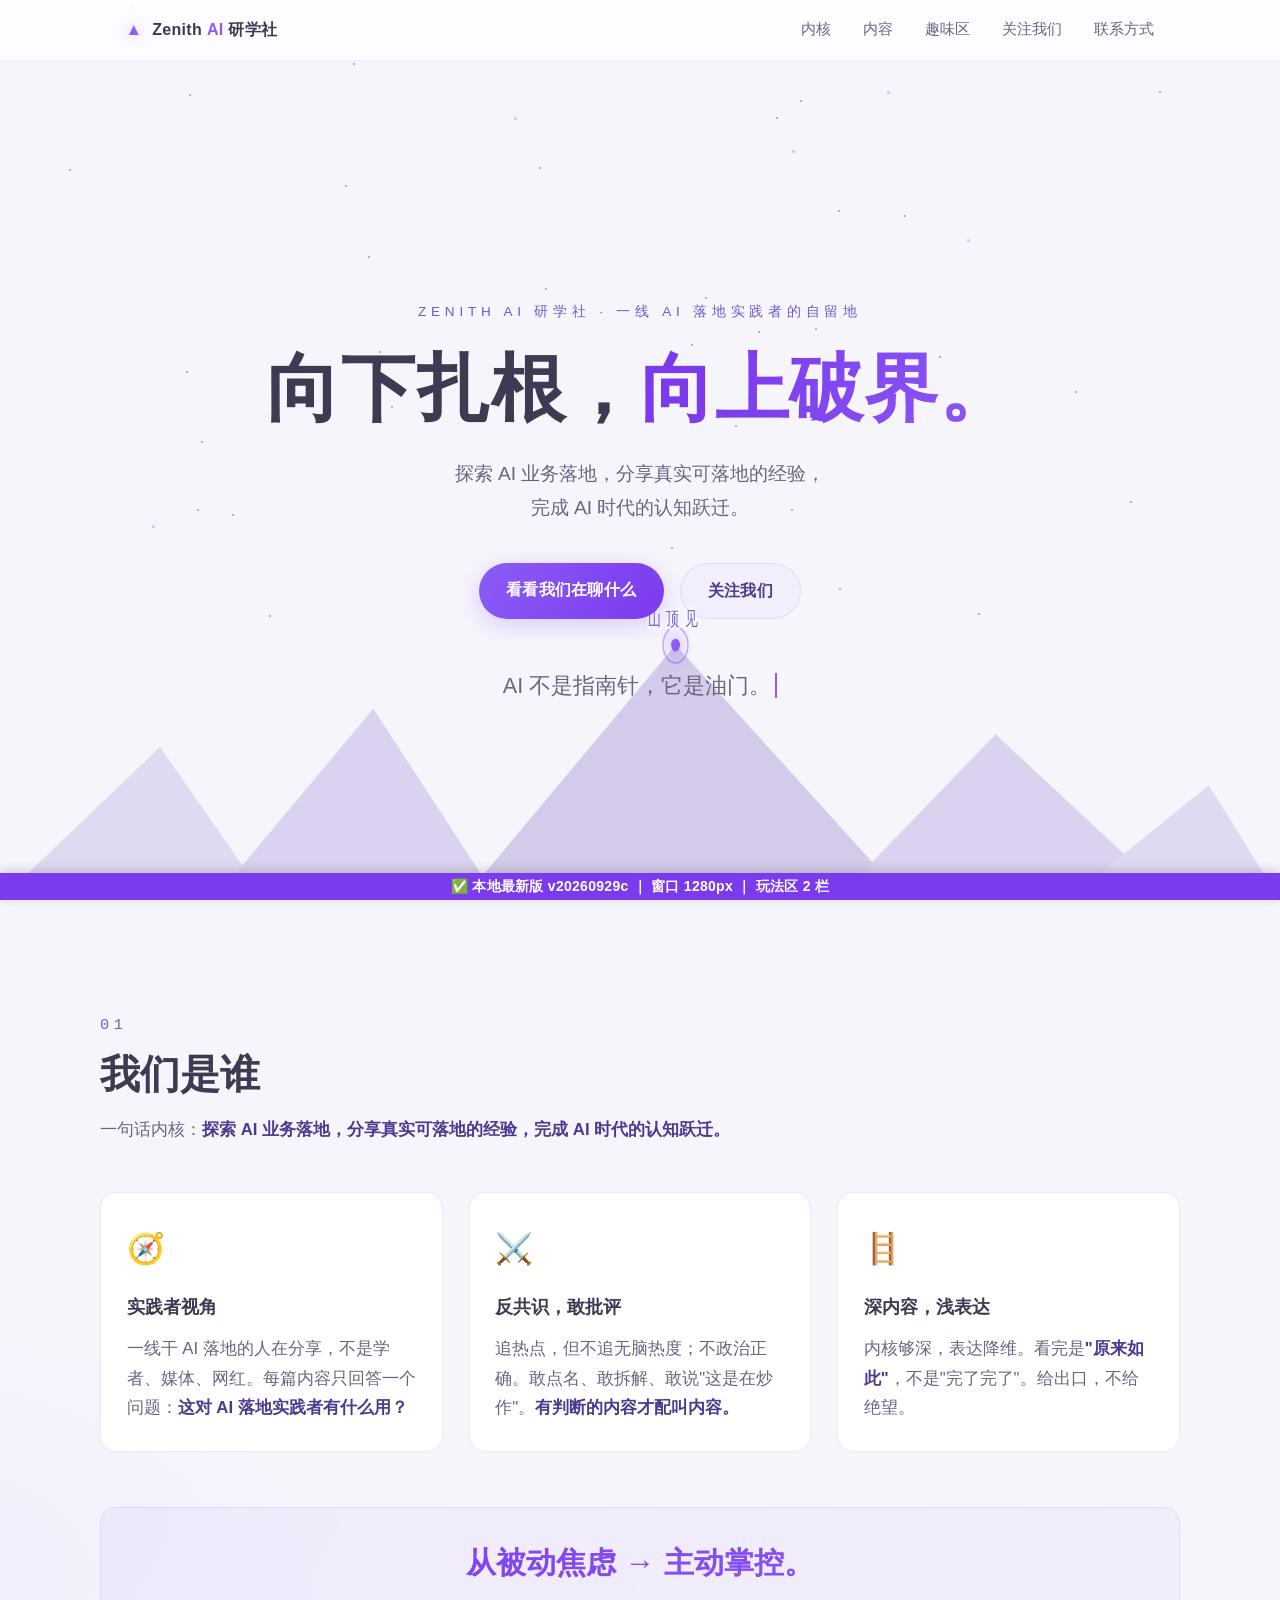
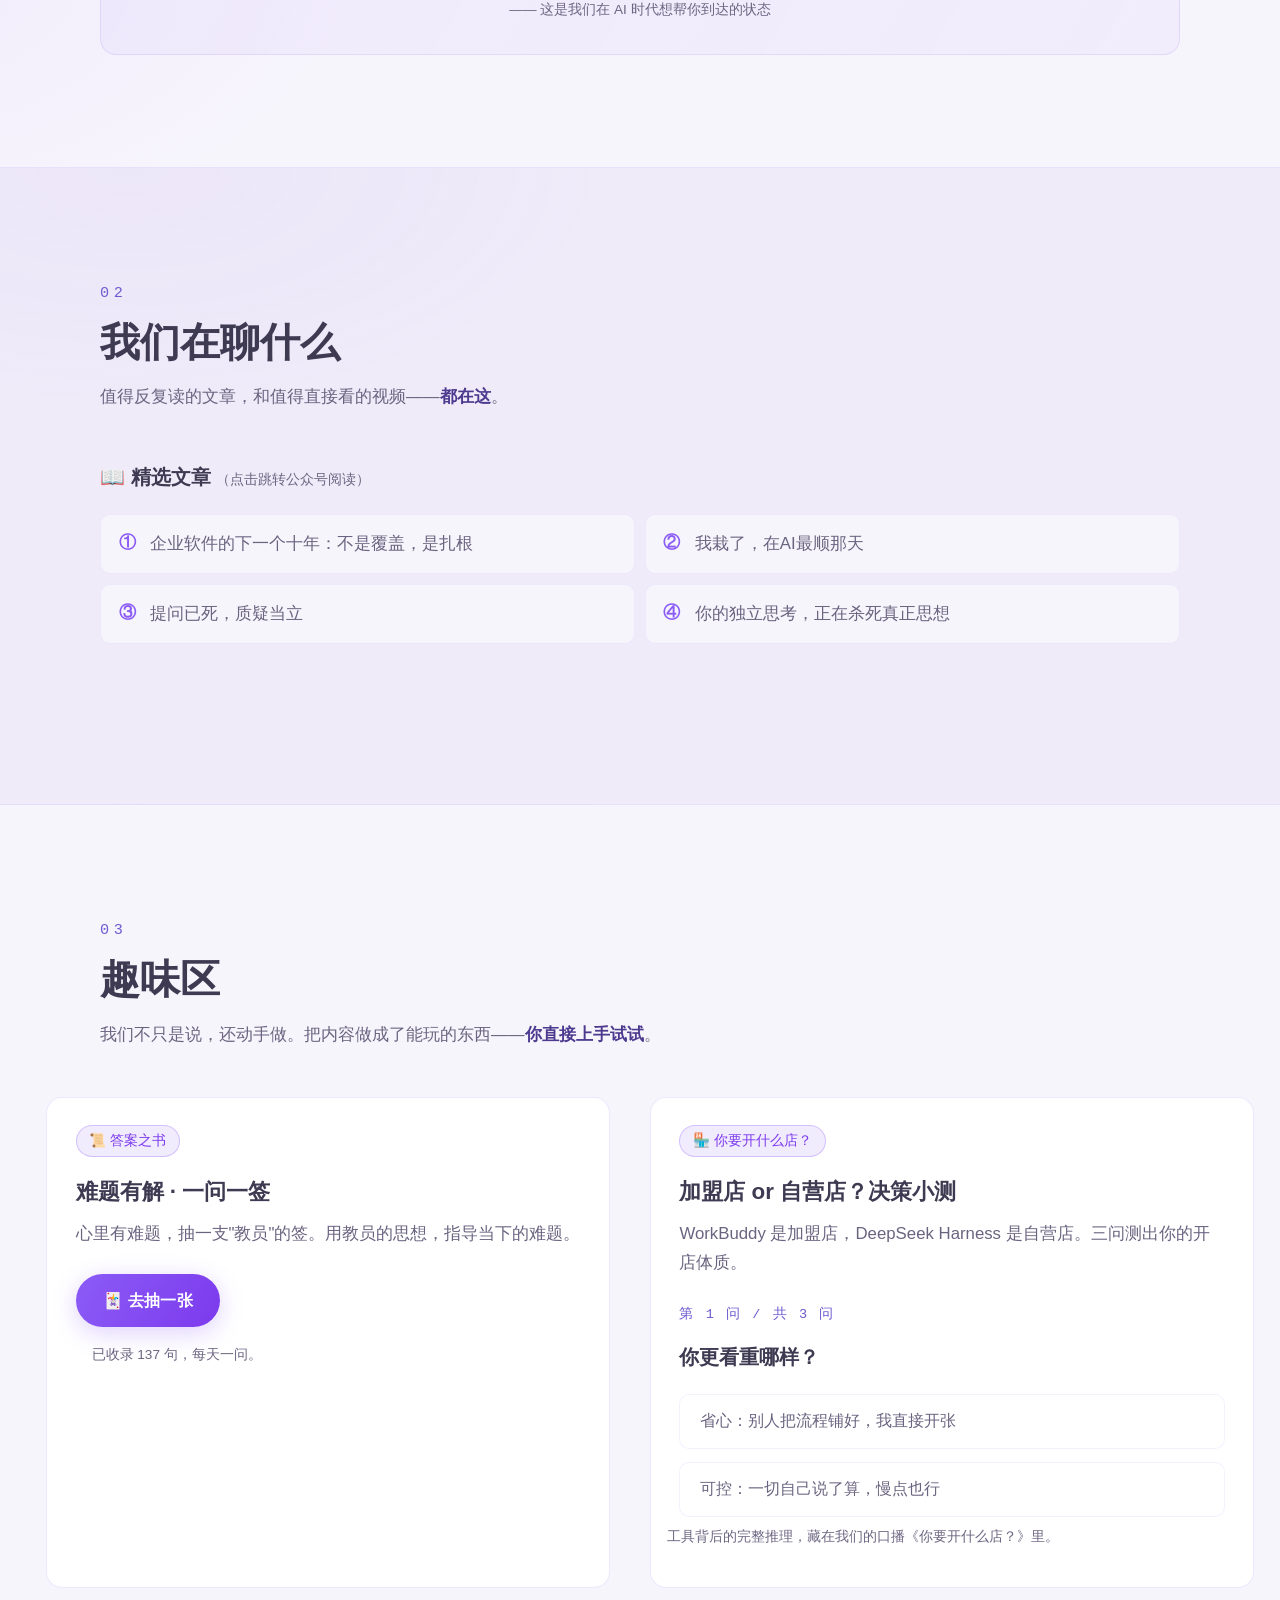
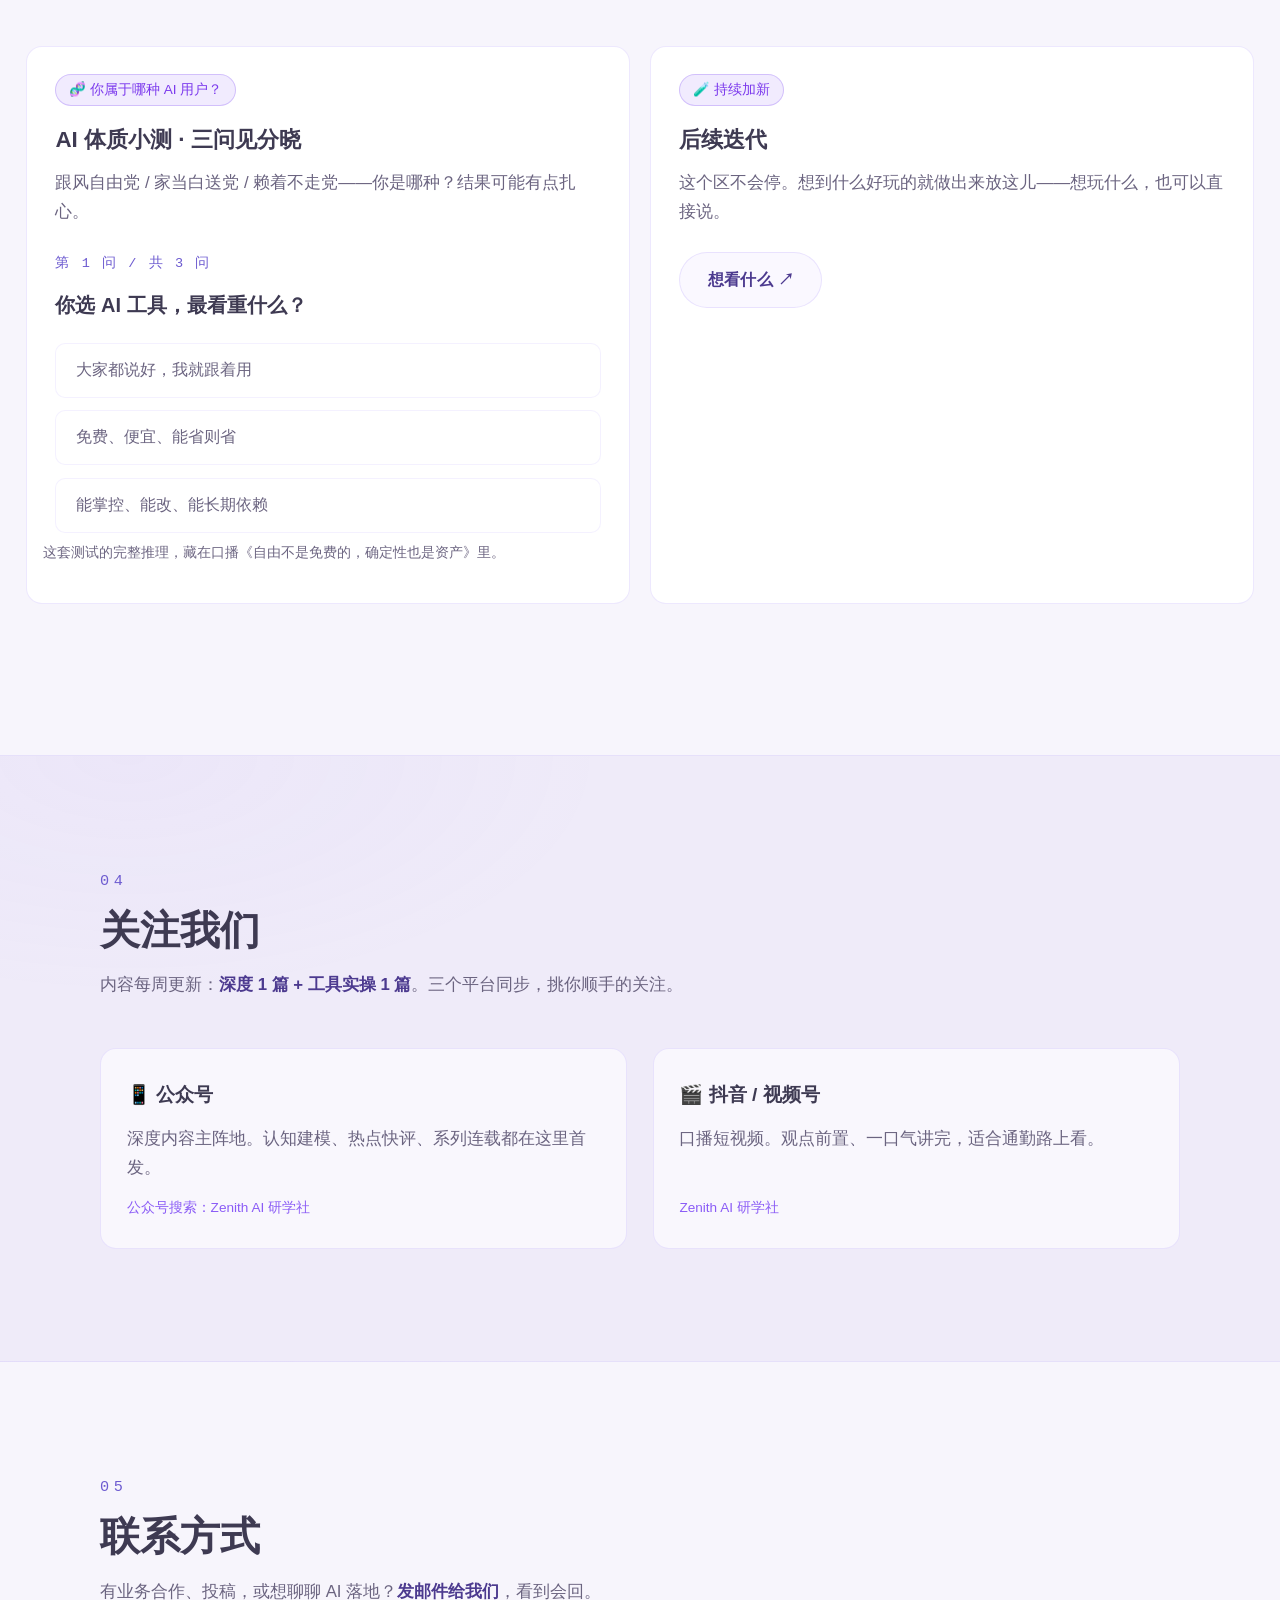
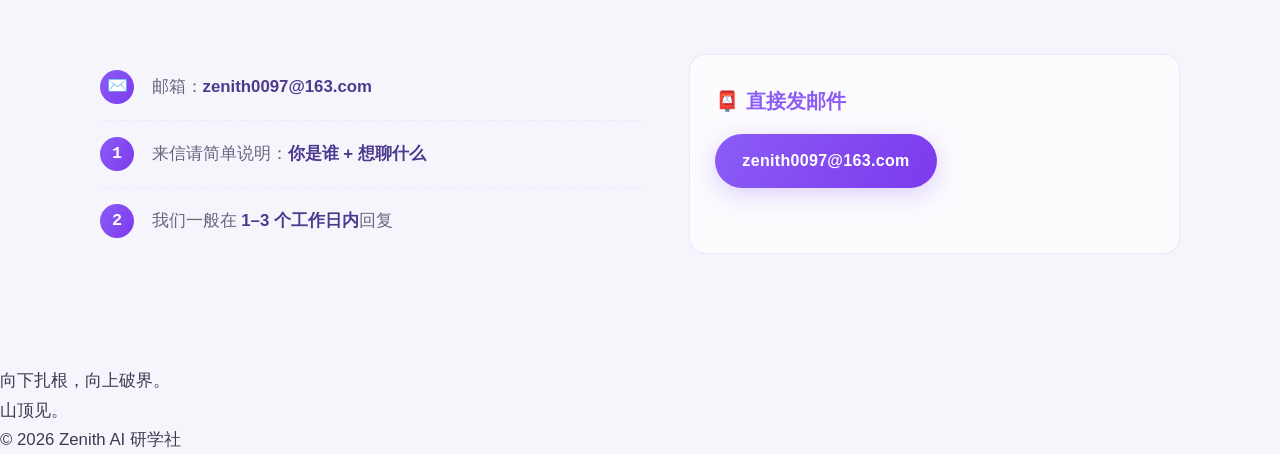
==== commit 86684e11: "撤回：未经过路许可放进资料区的 5 份文件 + 暂撤资料区板块 过路指出「谁允许你放这些内容上去了」——资料放哪几份是他的决定，我不该替他挑内容。  - 删除 资料/ 目录及其中 5 份文件（口播稿通" ====
--- a/index.html
+++ b/index.html
@@ -57,7 +57,6 @@
       <a href="#content">内容</a>
       <a href="#works">趣味区</a>
       <a href="#community">关注我们</a>
-      <a href="#resources">资料</a>
       <a href="#consult">联系方式</a>
     </nav>
     <button class="nav-toggle" id="navToggle" aria-label="打开菜单" aria-expanded="false">
@@ -294,64 +293,10 @@
   </div>
 </section>
 
-<!-- ══════════ 06 资料区：给已经看完的人（排在联系方式之前）══════════ -->
-<section class="section section-alt" id="resources">
+<!-- ══════════ 06 联系方式：转化——有真问题的人（克制呈现） ══════════ -->
+<section class="section" id="consult">
   <div class="sec-head reveal">
     <span class="sec-no">05</span>
-    <h2>资料区</h2>
-    <p class="sec-sub">看到这儿还想动手的，这些直接拿去用——<b>点开就能下载</b>。</p>
-  </div>
-  <div class="res-grid reveal">
-
-    <a class="res-card" href="资料/口播稿通用自检清单.md" download>
-      <span class="res-tag">清单</span>
-      <h3>口播稿通用自检清单</h3>
-      <p>每期口播发出去前过一遍，能筛掉大半问题。</p>
-      <span class="res-dl">↓ 下载清单</span>
-    </a>
-
-    <a class="res-card" href="资料/母题定位与四层结构-选题池.md" download>
-      <span class="res-tag">模板</span>
-      <h3>母题定位与四层结构 · 选题池</h3>
-      <p>选题从哪来、怎么定母题、怎么排节奏。</p>
-      <span class="res-dl">↓ 下载模板</span>
-    </a>
-
-    <a class="res-card" href="资料/口播PPT-Git双机同步.html" target="_blank" rel="noopener">
-      <span class="res-tag">PPT</span>
-      <h3>《Git 双机同步》口播 PPT</h3>
-      <p>完整一套页面，可以当模板改成自己的选题。</p>
-      <span class="res-dl">↗ 打开看</span>
-    </a>
-
-    <a class="res-card" href="资料/口播PPT-难题有解.html" target="_blank" rel="noopener">
-      <span class="res-tag">PPT</span>
-      <h3>《难题有解》口播 PPT</h3>
-      <p>把一个工具从想法讲到上线的完整演示稿。</p>
-      <span class="res-dl">↗ 打开看</span>
-    </a>
-
-    <a class="res-card" href="资料/连载口播稿经验总结-全系列总沉淀.md" download>
-      <span class="res-tag">方法</span>
-      <h3>口播连载经验总结</h3>
-      <p>一个系列做下来，哪些有效、哪些白费，全在里面。</p>
-      <span class="res-dl">↓ 下载</span>
-    </a>
-
-    <a class="res-card" href="https://zenith0097.github.io/nantiyoujie/" target="_blank" rel="noopener">
-      <span class="res-tag">工具</span>
-      <h3>难题有解 · 在线抽签</h3>
-      <p>137 句，遇到难题抽一张，直接看在线版。</p>
-      <span class="res-dl">↗ 打开</span>
-    </a>
-
-  </div>
-</section>
-
-<!-- ══════════ 07 联系方式：转化——有真问题的人（克制呈现） ══════════ -->
-<section class="section" id="consult">
-  <div class="sec-head reveal">
-    <span class="sec-no">06</span>
     <h2>联系方式</h2>
     <p class="sec-sub">有业务合作、投稿，或想聊聊 AI 落地？<b>发邮件给我们</b>，看到会回。</p>
   </div>
--- a/css/style.css
+++ b/css/style.css
@@ -545,30 +545,4 @@
 @media (max-width: 1000px) { .tools-grid { grid-template-columns: repeat(2, minmax(0, 1fr)) !important; } }
 @media (max-width: 640px) { .tools-grid { grid-template-columns: repeat(2, minmax(0, 1fr)) !important; gap: .7rem !important; } }
 
-/* ===== 资料区：三栏小格，点进去下载（2026-09-29 过路定的布局）===== */
-.res-grid {
-  display: grid; grid-template-columns: repeat(3, minmax(0, 1fr)); gap: 1rem;
-  max-width: 1080px; margin: 0 auto;
-}
-.res-card {
-  display: flex; flex-direction: column; gap: .4rem; text-decoration: none; color: inherit;
-  border: 1px solid var(--line); border-radius: var(--radius); padding: 1rem 1.05rem;
-  background: rgba(255,255,255,.66); transition: transform .18s, box-shadow .18s;
-}
-.res-card:hover { transform: translateY(-4px); box-shadow: 0 14px 34px rgba(124,58,237,.14); }
-.res-tag {
-  align-self: flex-start; font-size: .68rem; letter-spacing: .06em; color: #7C3AED;
-  background: rgba(139,92,246,.12); border: 1px solid rgba(139,92,246,.3);
-  border-radius: 999px; padding: .12rem .55rem;
-}
-.res-card h3 { font-size: .98rem; margin: 0; line-height: 1.45; }
-.res-card p { color: var(--text-soft); font-size: .82rem; margin: 0; line-height: 1.65; }
-.res-dl { margin-top: auto; padding-top: .5rem; font-size: .8rem; color: #7C3AED; font-weight: 700; }
-@media (max-width: 640px) {
-  .res-grid { gap: .6rem; }
-  .res-card { padding: .8rem .7rem; border-radius: 14px; }
-  .res-card h3 { font-size: .86rem; }
-  .res-card p { font-size: .74rem; line-height: 1.55; }
-  .res-tag { font-size: .62rem; }
-  .res-dl { font-size: .74rem; }
-}+/* 资料区样式：等过路定了排法（A/B/C）并给了文件再加回来，先不留死代码 */
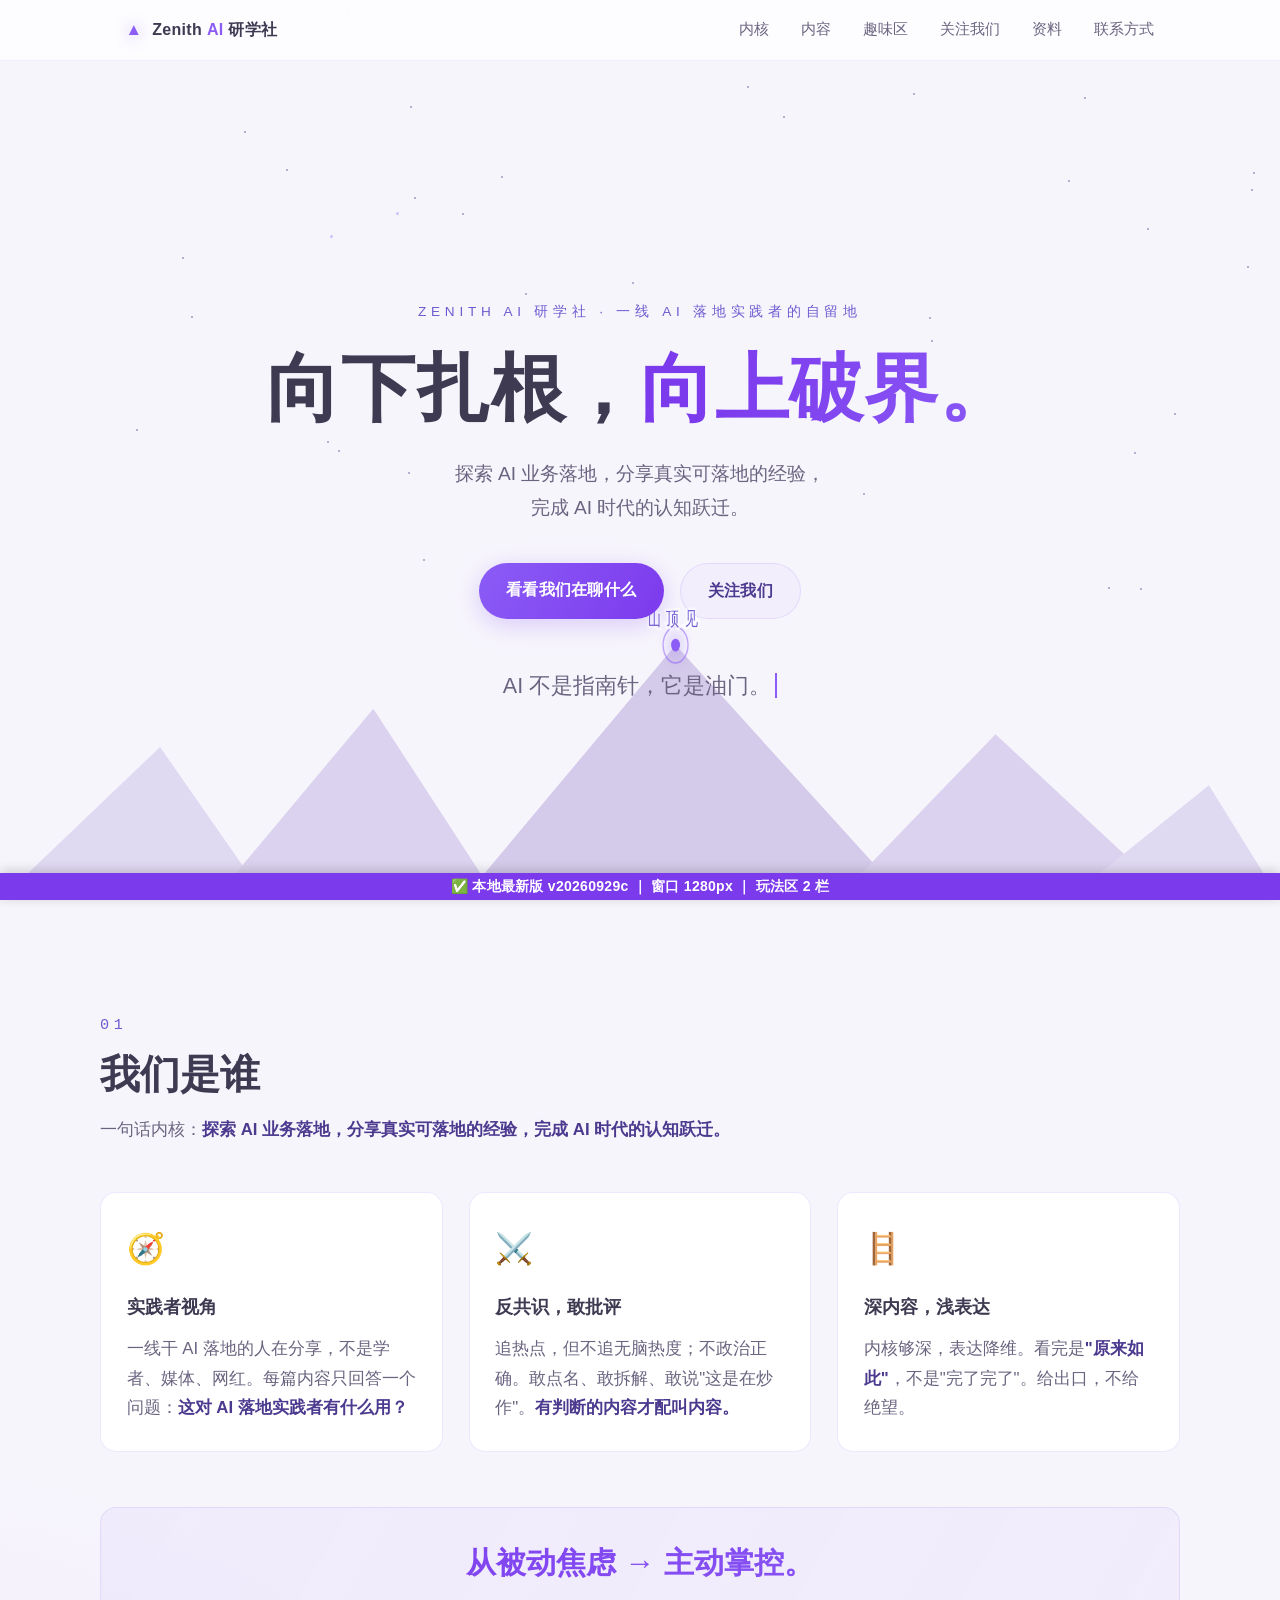
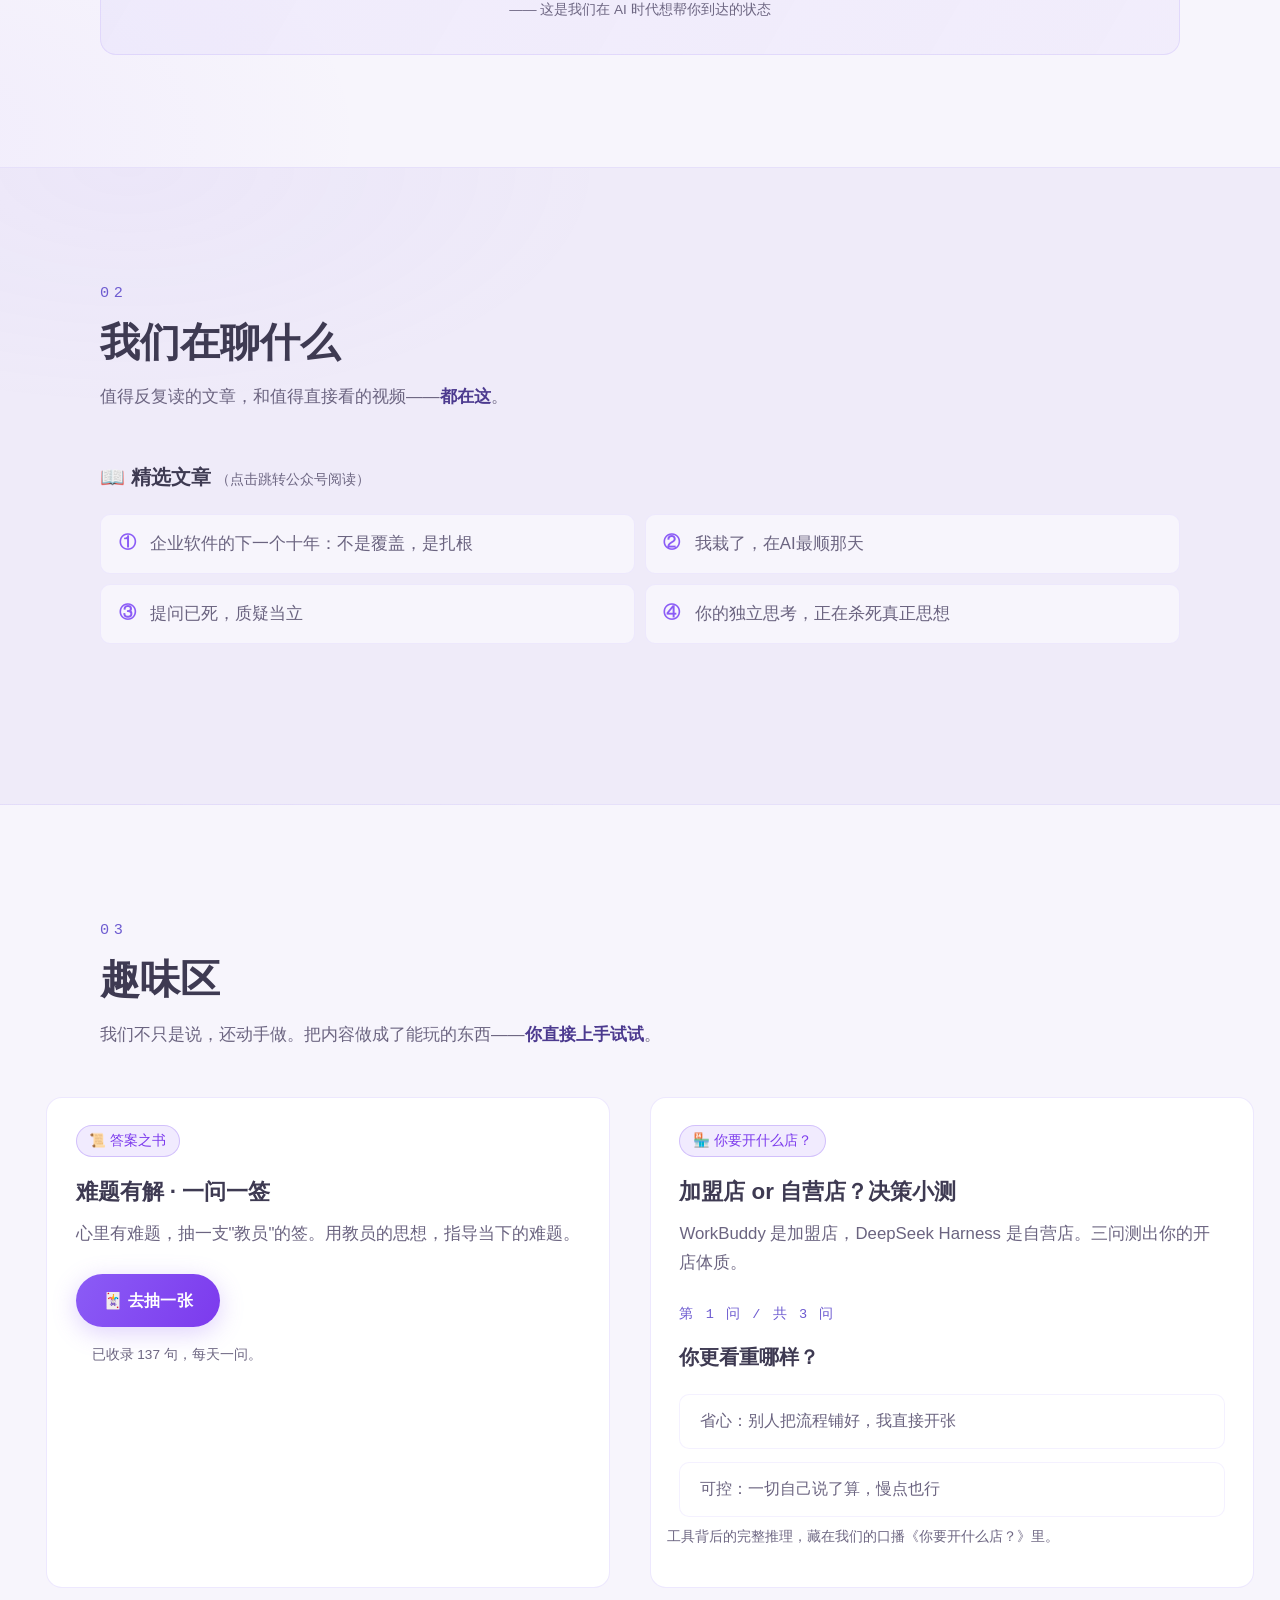
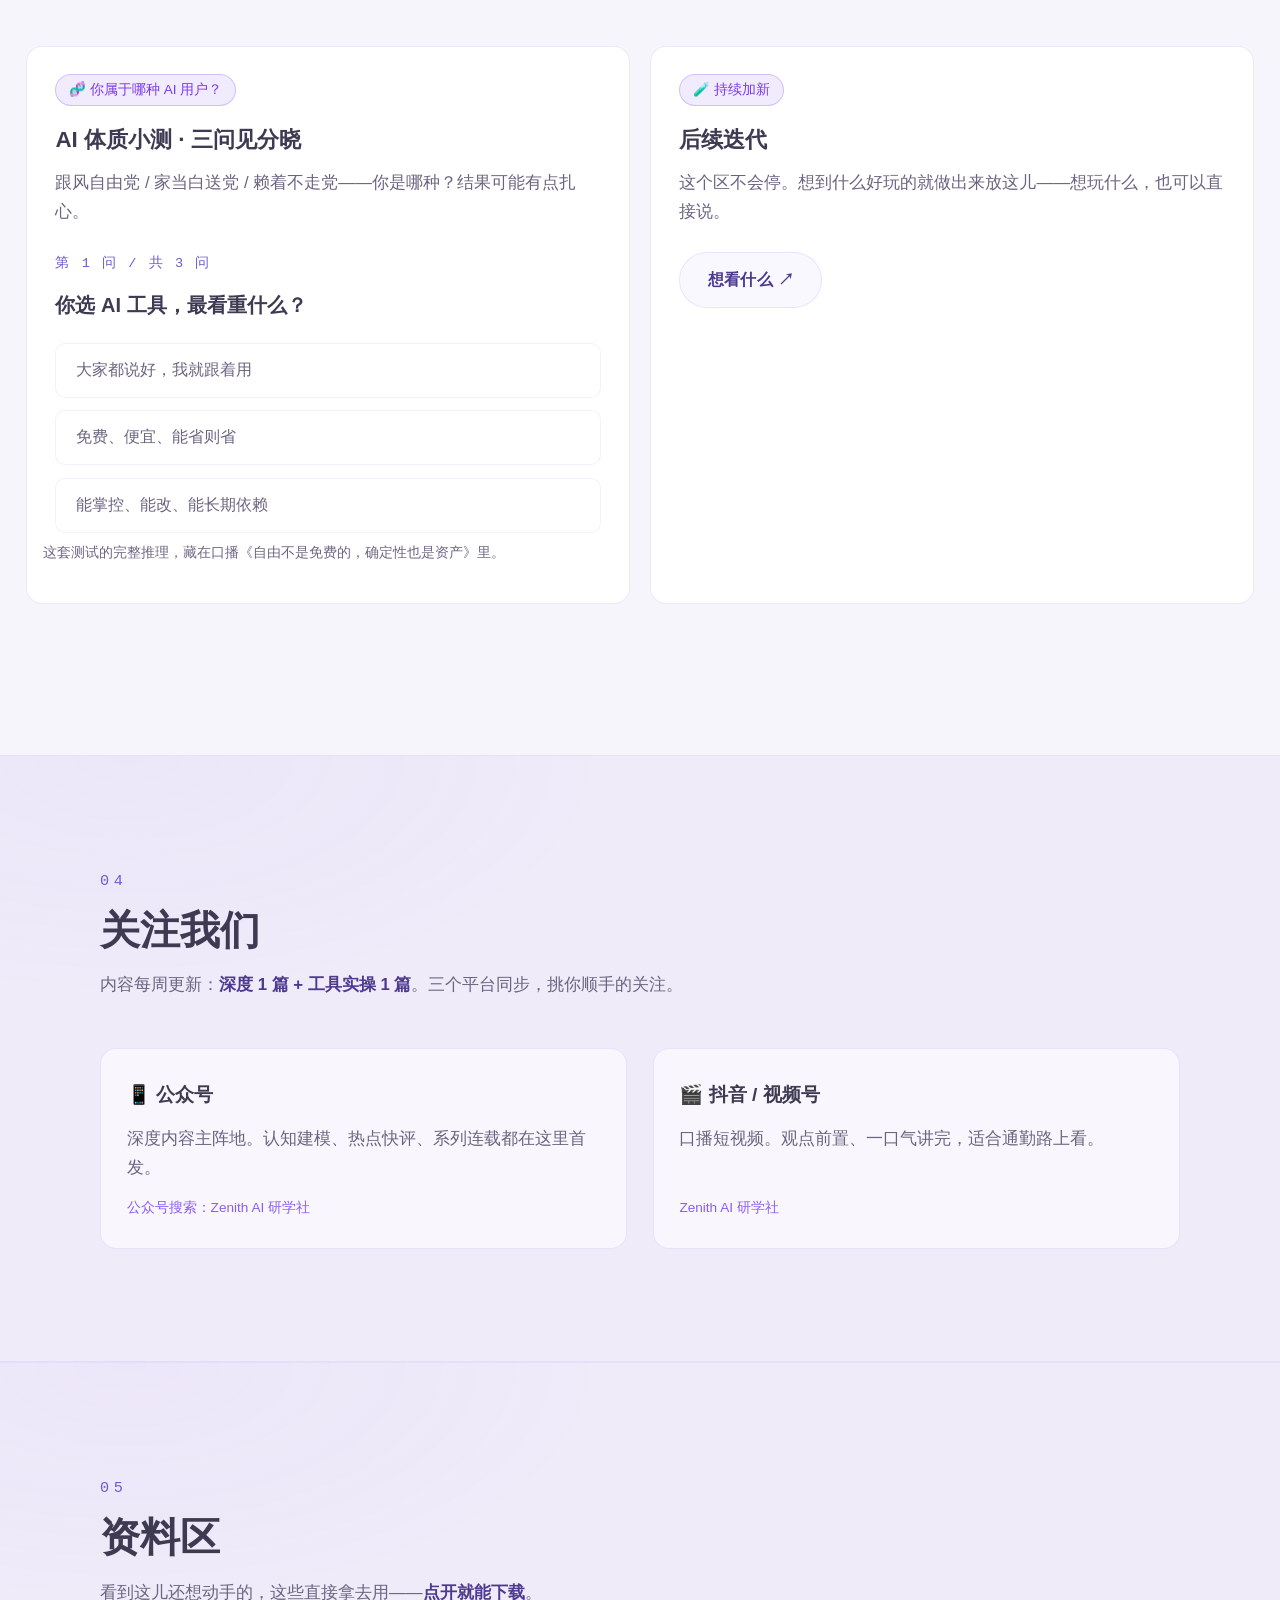
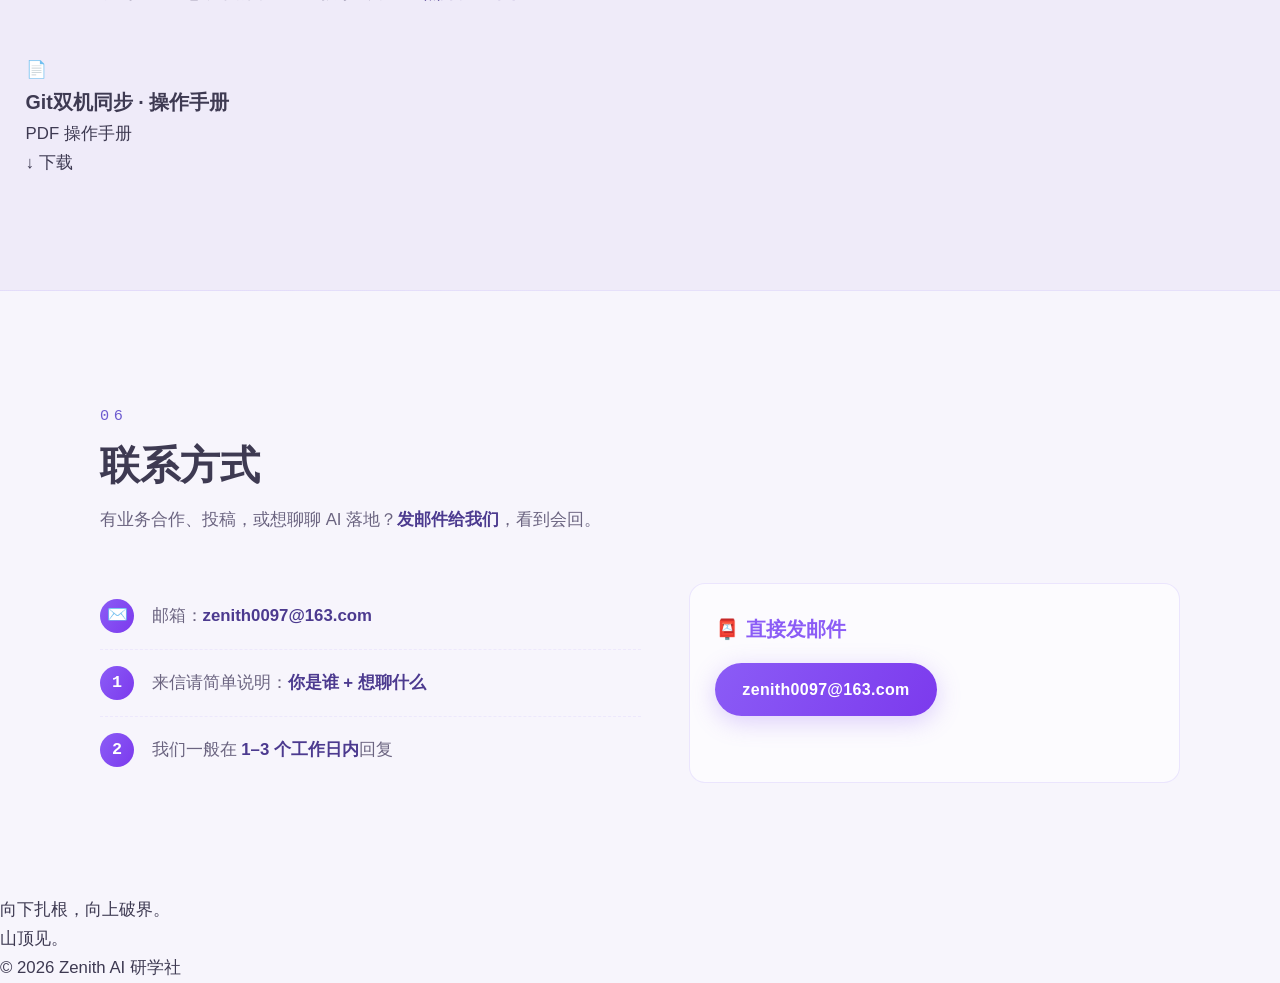
==== commit e53e244a: "资料区上线（只放过路点名的那一份） - 资料/ 目录只放 1 份：Git双机同步-操作手册.pdf（725 KB，来源＝过路指定的微信文件路径） - index.html：加回资料区板块（位置＝关注我" ====
--- a/index.html
+++ b/index.html
@@ -57,6 +57,7 @@
       <a href="#content">内容</a>
       <a href="#works">趣味区</a>
       <a href="#community">关注我们</a>
+      <a href="#resources">资料</a>
       <a href="#consult">联系方式</a>
     </nav>
     <button class="nav-toggle" id="navToggle" aria-label="打开菜单" aria-expanded="false">
@@ -293,10 +294,31 @@
   </div>
 </section>
 
-<!-- ══════════ 06 联系方式：转化——有真问题的人（克制呈现） ══════════ -->
+<!-- ══════════ 06 资料区：给已经看完的人（排在联系方式之前）══════════ -->
+<section class="section section-alt" id="resources">
+  <div class="sec-head reveal">
+    <span class="sec-no">05</span>
+    <h2>资料区</h2>
+    <p class="sec-sub">看到这儿还想动手的，这些直接拿去用——<b>点开就能下载</b>。</p>
+  </div>
+  <div class="res-grid reveal">
+
+    <a class="res-card" href="资料/Git双机同步-操作手册.pdf" download>
+      <span class="res-icon">📄</span>
+      <div class="res-text">
+        <h3>Git双机同步 · 操作手册</h3>
+        <p>PDF 操作手册</p>
+      </div>
+      <span class="res-btn">↓ 下载</span>
+    </a>
+
+  </div>
+</section>
+
+<!-- ══════════ 07 联系方式：转化——有真问题的人（克制呈现） ══════════ -->
 <section class="section" id="consult">
   <div class="sec-head reveal">
-    <span class="sec-no">05</span>
+    <span class="sec-no">06</span>
     <h2>联系方式</h2>
     <p class="sec-sub">有业务合作、投稿，或想聊聊 AI 落地？<b>发邮件给我们</b>，看到会回。</p>
   </div>
--- a/css/style.css
+++ b/css/style.css
@@ -545,4 +545,39 @@
 @media (max-width: 1000px) { .tools-grid { grid-template-columns: repeat(2, minmax(0, 1fr)) !important; } }
 @media (max-width: 640px) { .tools-grid { grid-template-columns: repeat(2, minmax(0, 1fr)) !important; gap: .7rem !important; } }
 
-/* 资料区样式：等过路定了排法（A/B/C）并给了文件再加回来，先不留死代码 */+/* ===== 资料区（2026-09-29：位置＝关注我们之后、联系方式之前；只放过路点名的资料）=====
+   卡片做成一行式：图标 + 标题说明 + 下载按钮；窄屏自动折成竖排。
+   auto-fit 让"只有 1 份"时也是一张整行卡，以后加到 3 份自动并成三栏。 */
+.res-grid {
+  display: grid; grid-template-columns: repeat(auto-fit, minmax(280px, 1fr));
+  gap: 1rem; max-width: 880px; margin: 0 auto;
+}
+.res-card {
+  display: flex; flex-wrap: wrap; align-items: center; gap: .6rem 1rem;
+  text-decoration: none; color: inherit;
+  border: 1px solid rgba(167,139,250,.28); border-radius: 16px; padding: 1.05rem 1.15rem;
+  background: rgba(255,255,255,.72); box-shadow: 0 6px 18px rgba(124,58,237,.06);
+  transition: transform .18s, box-shadow .18s, border-color .18s;
+}
+.res-card:hover { transform: translateY(-3px); border-color: rgba(139,92,246,.55); box-shadow: 0 14px 32px rgba(124,58,237,.15); }
+.res-icon {
+  flex: 0 0 auto; width: 42px; height: 42px; display: grid; place-items: center;
+  border-radius: 12px; font-size: 1.2rem;
+  background: linear-gradient(140deg, rgba(139,92,246,.18), rgba(124,58,237,.07));
+}
+.res-text { flex: 1 1 220px; min-width: 0; }
+.res-text h3 { margin: 0 0 .15rem; font-size: 1.02rem; line-height: 1.45; }
+.res-text p { margin: 0; font-size: .82rem; color: var(--text-soft); }
+.res-btn {
+  flex: 0 0 auto; border: 1px solid rgba(139,92,246,.5); color: #7C3AED;
+  background: rgba(139,92,246,.07); border-radius: 999px; padding: .42rem .95rem;
+  font-size: .84rem; font-weight: 700; transition: background .18s, color .18s;
+}
+.res-card:hover .res-btn { background: #7C3AED; color: #fff; }
+@media (max-width: 640px) {
+  .res-grid { gap: .7rem; }
+  .res-card { padding: .85rem .9rem; border-radius: 14px; }
+  .res-text h3 { font-size: .92rem; }
+  .res-text p { font-size: .76rem; }
+  .res-btn { font-size: .78rem; padding: .35rem .8rem; }
+}
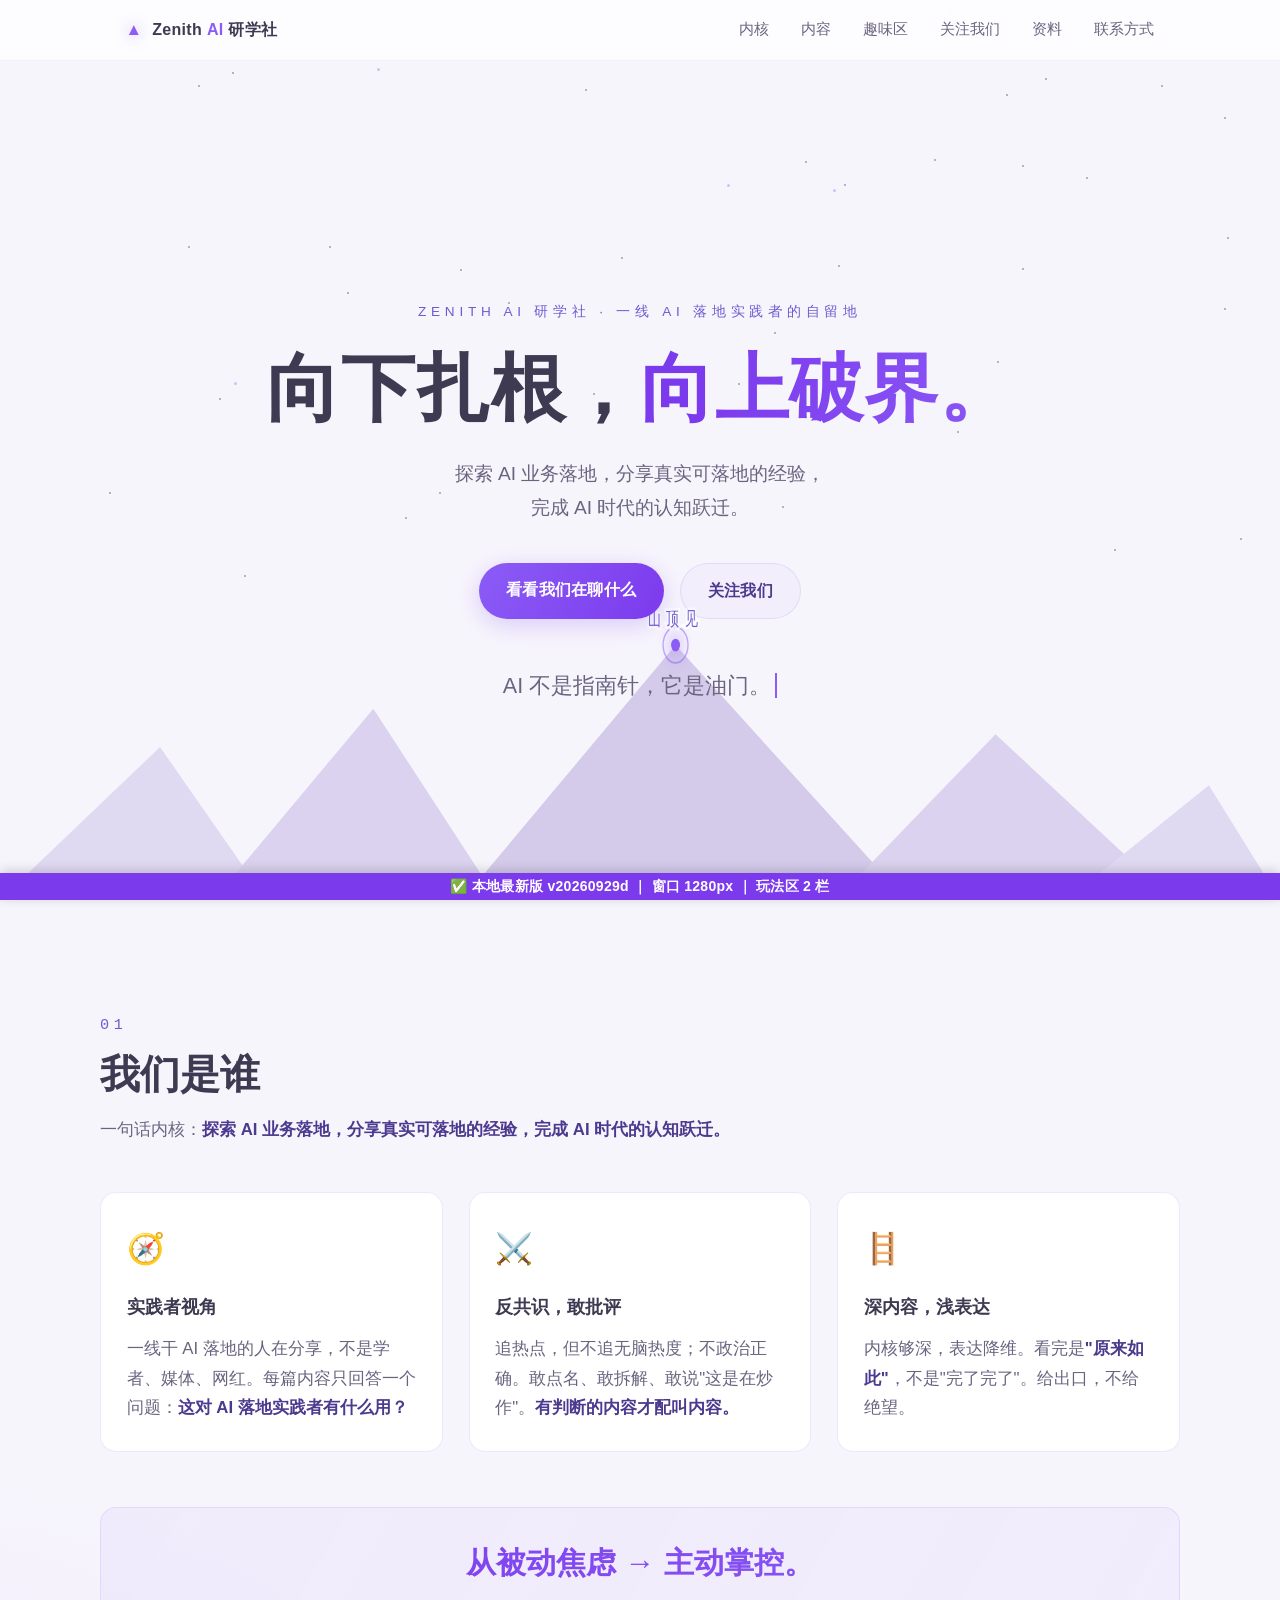
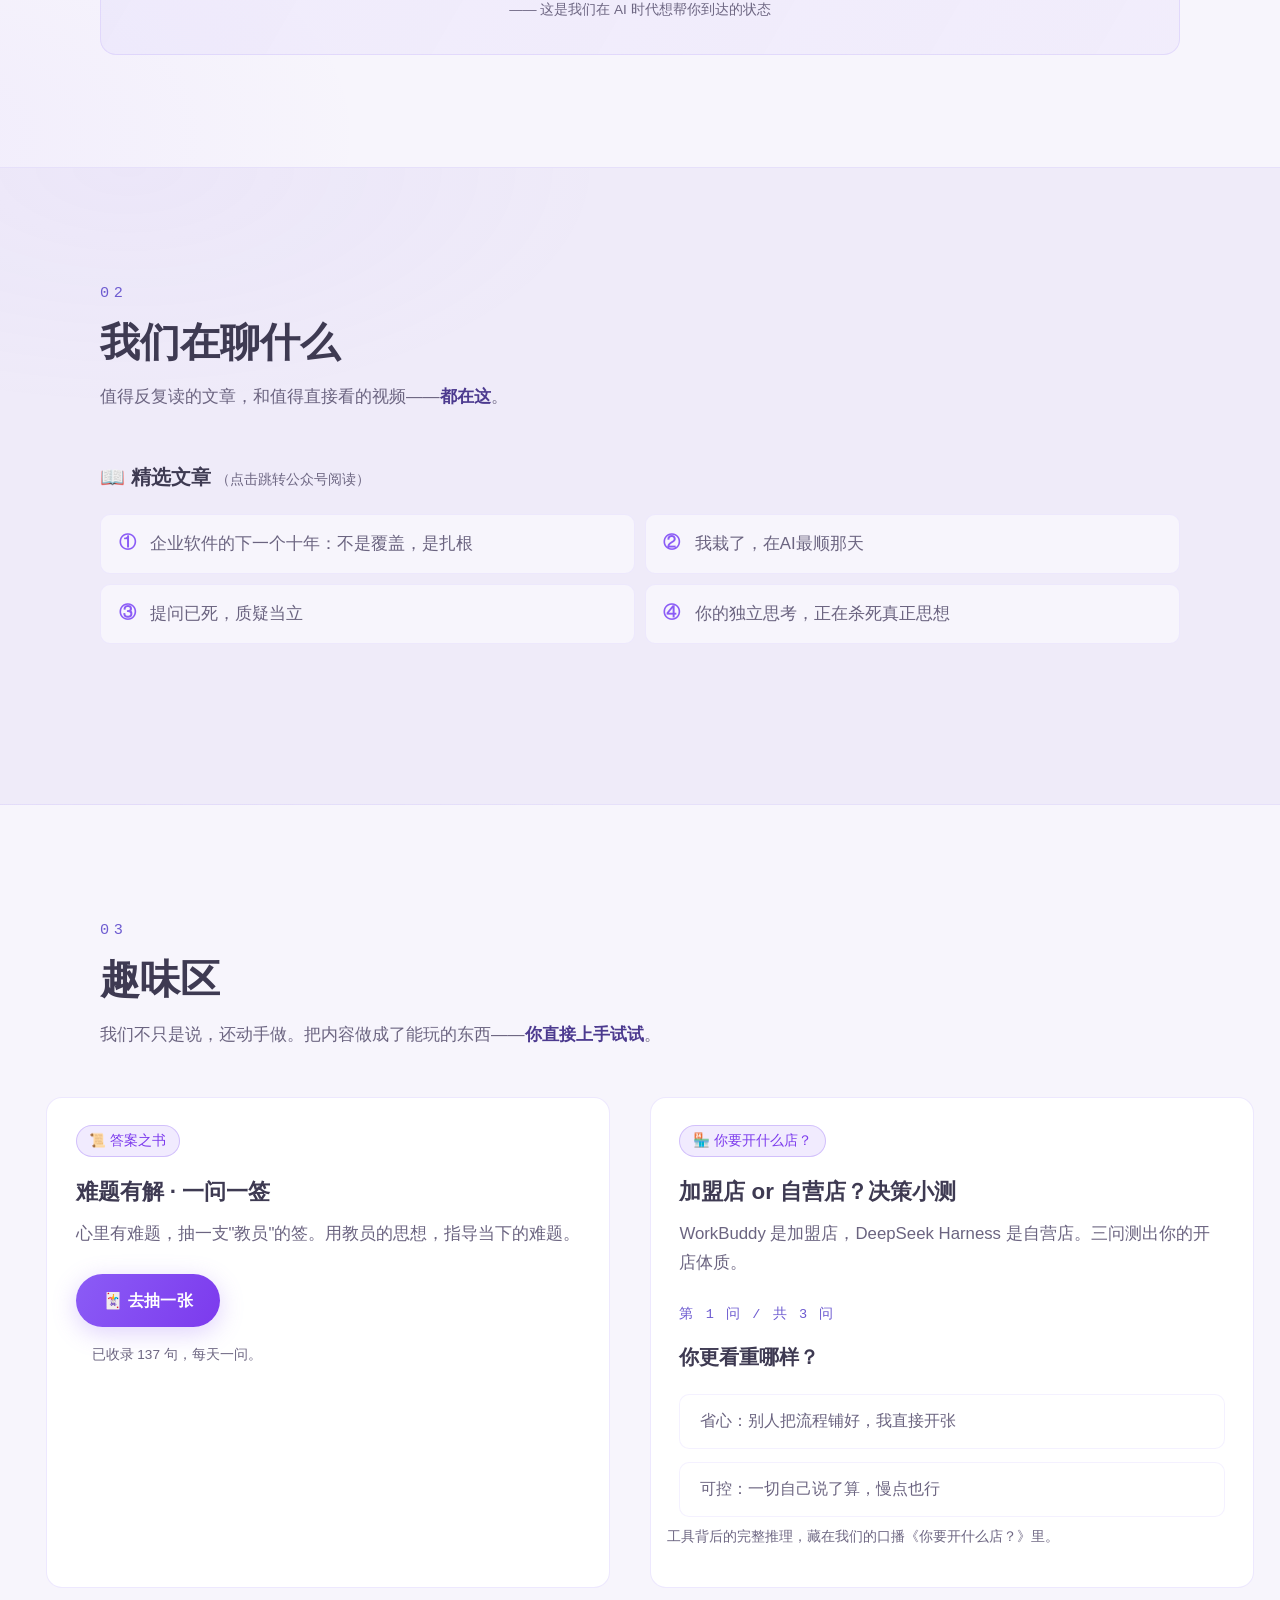
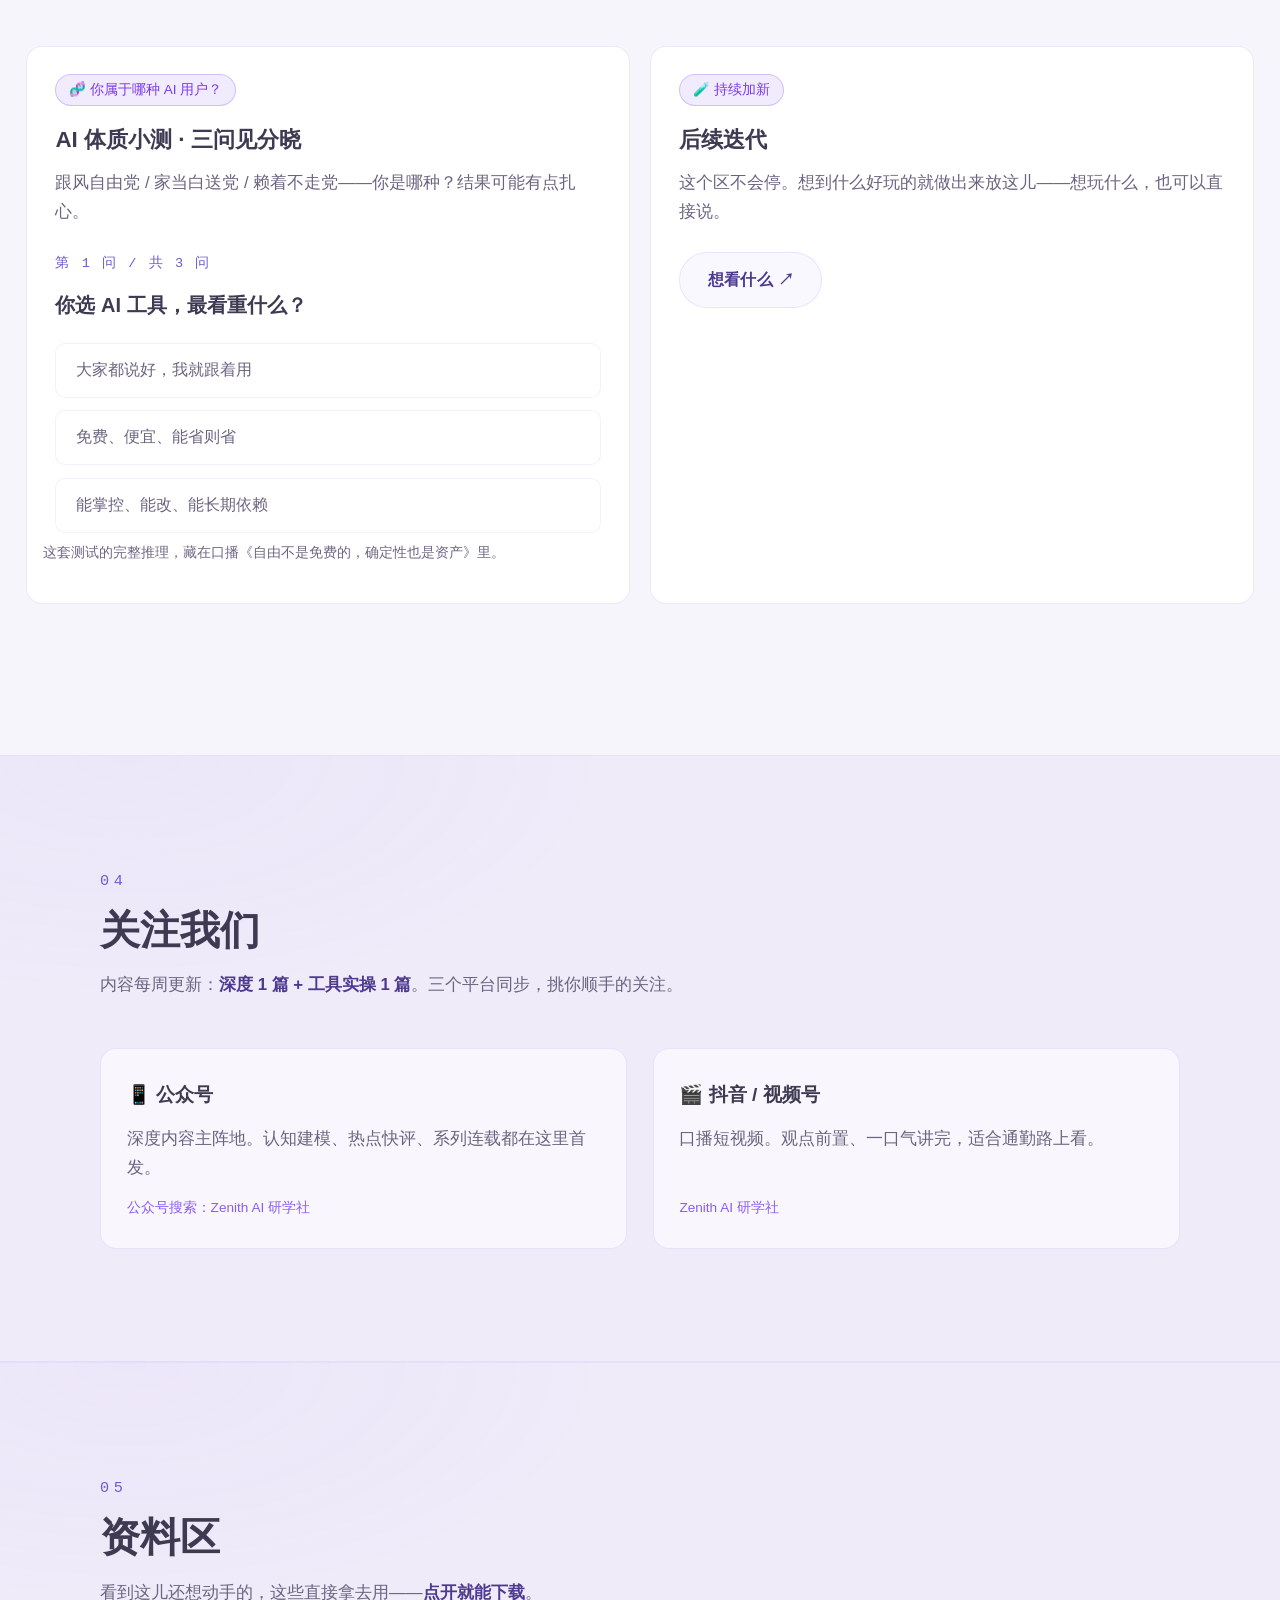
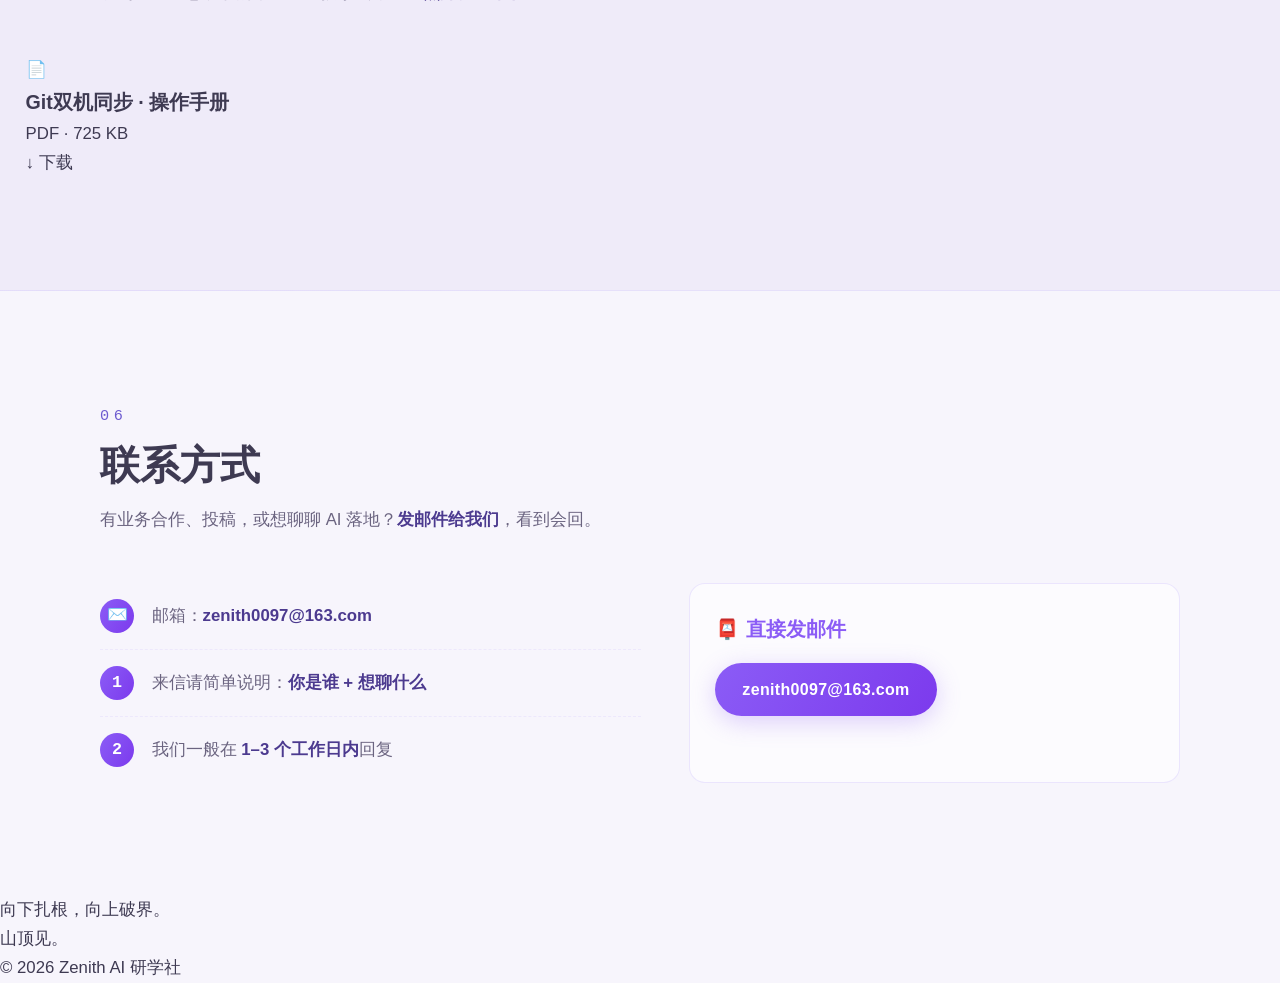
==== commit 1dd8dd45: "资料区改成「一个筐一个筐」+ 下载给明确回声 + 防缓存版本号 反馈：点下载没反应、资料区只有文字没有筐。  - 布局：资料区改回"筐"式——图标 + 标题 + PDF 大小 + 整条「↓ 下载」按钮" ====
--- a/index.html
+++ b/index.html
@@ -41,7 +41,7 @@
   }
 }
 </script>
-<link rel="stylesheet" href="css/style.css?v=20260929c">
+<link rel="stylesheet" href="css/style.css?v=20260929d">
 </head>
 <body>
 
@@ -305,10 +305,8 @@
 
     <a class="res-card" href="资料/Git双机同步-操作手册.pdf" download>
       <span class="res-icon">📄</span>
-      <div class="res-text">
-        <h3>Git双机同步 · 操作手册</h3>
-        <p>PDF 操作手册</p>
-      </div>
+      <h3>Git双机同步 · 操作手册</h3>
+      <p class="res-meta">PDF · 725 KB</p>
       <span class="res-btn">↓ 下载</span>
     </a>
 
@@ -344,7 +342,7 @@
   <p class="footer-copy">© 2026 Zenith AI 研学社</p>
 </footer>
 
-<script src="js/main.js?v=20260929c"></script>
+<script src="js/main.js?v=20260929d"></script>
 
 <!-- ⚠️ 临时诊断条（上线前必删）：一眼看出"这是最新版"以及当前窗口下玩法区几栏 -->
 <div id="diagBadge" style="position:fixed;left:0;right:0;bottom:0;z-index:99999;background:#7C3AED;color:#fff;font:600 14px/1.9 -apple-system,'Microsoft YaHei',sans-serif;text-align:center;letter-spacing:.02em;pointer-events:none;box-shadow:0 -2px 12px rgba(0,0,0,.18)">最新版读取中…</div>
@@ -354,7 +352,7 @@
   function up() {
     var g = document.querySelector('.tools-grid');
     var n = g ? getComputedStyle(g).gridTemplateColumns.split(' ').filter(Boolean).length : 0;
-    b.textContent = '✅ 本地最新版 v20260929c ｜ 窗口 ' + window.innerWidth + 'px ｜ 玩法区 ' + n + ' 栏';
+    b.textContent = '✅ 本地最新版 v20260929d ｜ 窗口 ' + window.innerWidth + 'px ｜ 玩法区 ' + n + ' 栏';
     /* 把"你这台机器实际算出来的排版"回报给本地诊断服务，免得来回猜 */
     try { fetch('/__report?w=' + window.innerWidth + '&cols=' + n, { cache: 'no-store' }); } catch (e) {}
   }
--- a/css/style.css
+++ b/css/style.css
@@ -546,38 +546,46 @@
 @media (max-width: 640px) { .tools-grid { grid-template-columns: repeat(2, minmax(0, 1fr)) !important; gap: .7rem !important; } }
 
 /* ===== 资料区（2026-09-29：位置＝关注我们之后、联系方式之前；只放过路点名的资料）=====
-   卡片做成一行式：图标 + 标题说明 + 下载按钮；窄屏自动折成竖排。
-   auto-fit 让"只有 1 份"时也是一张整行卡，以后加到 3 份自动并成三栏。 */
+   一格一个筐：图标 + 标题 + 说明 + 下载按钮；最多三栏，筐宽固定，只有 1 份时也居中成一个筐。 */
 .res-grid {
-  display: grid; grid-template-columns: repeat(auto-fit, minmax(280px, 1fr));
-  gap: 1rem; max-width: 880px; margin: 0 auto;
+  display: grid; grid-template-columns: repeat(3, minmax(0, 300px));
+  justify-content: center; gap: 1rem;
 }
 .res-card {
-  display: flex; flex-wrap: wrap; align-items: center; gap: .6rem 1rem;
+  display: flex; flex-direction: column; align-items: flex-start; gap: .45rem; min-height: 188px;
   text-decoration: none; color: inherit;
-  border: 1px solid rgba(167,139,250,.28); border-radius: 16px; padding: 1.05rem 1.15rem;
+  border: 1px solid rgba(167,139,250,.3); border-radius: 16px; padding: 1.15rem 1.15rem 1.1rem;
   background: rgba(255,255,255,.72); box-shadow: 0 6px 18px rgba(124,58,237,.06);
   transition: transform .18s, box-shadow .18s, border-color .18s;
 }
-.res-card:hover { transform: translateY(-3px); border-color: rgba(139,92,246,.55); box-shadow: 0 14px 32px rgba(124,58,237,.15); }
+.res-card:hover { transform: translateY(-4px); border-color: rgba(139,92,246,.6); box-shadow: 0 16px 34px rgba(124,58,237,.16); }
 .res-icon {
-  flex: 0 0 auto; width: 42px; height: 42px; display: grid; place-items: center;
-  border-radius: 12px; font-size: 1.2rem;
+  width: 46px; height: 46px; display: grid; place-items: center; border-radius: 14px; font-size: 1.32rem;
   background: linear-gradient(140deg, rgba(139,92,246,.18), rgba(124,58,237,.07));
 }
-.res-text { flex: 1 1 220px; min-width: 0; }
-.res-text h3 { margin: 0 0 .15rem; font-size: 1.02rem; line-height: 1.45; }
-.res-text p { margin: 0; font-size: .82rem; color: var(--text-soft); }
+.res-card h3 { margin: .1rem 0 0; font-size: 1rem; line-height: 1.45; }
+.res-meta { margin: 0; font-size: .78rem; color: var(--text-soft); }
 .res-btn {
-  flex: 0 0 auto; border: 1px solid rgba(139,92,246,.5); color: #7C3AED;
-  background: rgba(139,92,246,.07); border-radius: 999px; padding: .42rem .95rem;
-  font-size: .84rem; font-weight: 700; transition: background .18s, color .18s;
+  margin-top: auto; align-self: stretch; text-align: center;
+  border: 1px solid rgba(139,92,246,.5); color: #7C3AED; background: rgba(139,92,246,.07);
+  border-radius: 999px; padding: .48rem .9rem; font-size: .86rem; font-weight: 700;
+  transition: background .18s, color .18s;
 }
 .res-card:hover .res-btn { background: #7C3AED; color: #fff; }
-@media (max-width: 640px) {
-  .res-grid { gap: .7rem; }
-  .res-card { padding: .85rem .9rem; border-radius: 14px; }
-  .res-text h3 { font-size: .92rem; }
-  .res-text p { font-size: .76rem; }
-  .res-btn { font-size: .78rem; padding: .35rem .8rem; }
+/* 点了下载给个回声条（浏览器下载提示有时很安静，看着像没反应） */
+.dl-tip {
+  position: fixed; left: 50%; bottom: 1.6rem; transform: translate(-50%, 1.4rem);
+  background: #7C3AED; color: #fff; font-size: .88rem; font-weight: 600;
+  padding: .6rem 1.1rem; border-radius: 999px; box-shadow: 0 12px 30px rgba(124,58,237,.35);
+  opacity: 0; pointer-events: none; transition: opacity .25s, transform .25s; z-index: 60;
+}
+.dl-tip.is-on { opacity: 1; transform: translate(-50%, 0); }
+@media (max-width: 980px) { .res-grid { grid-template-columns: repeat(3, minmax(0, 1fr)); } }
+@media (max-width: 700px) {
+  .res-grid { grid-template-columns: repeat(2, minmax(0, 1fr)); gap: .7rem; }
+  .res-card { min-height: 0; padding: .9rem .85rem; border-radius: 14px; }
+  .res-icon { width: 38px; height: 38px; font-size: 1.1rem; border-radius: 12px; }
+  .res-card h3 { font-size: .88rem; }
+  .res-meta { font-size: .72rem; }
+  .res-btn { font-size: .78rem; padding: .4rem .7rem; }
 }
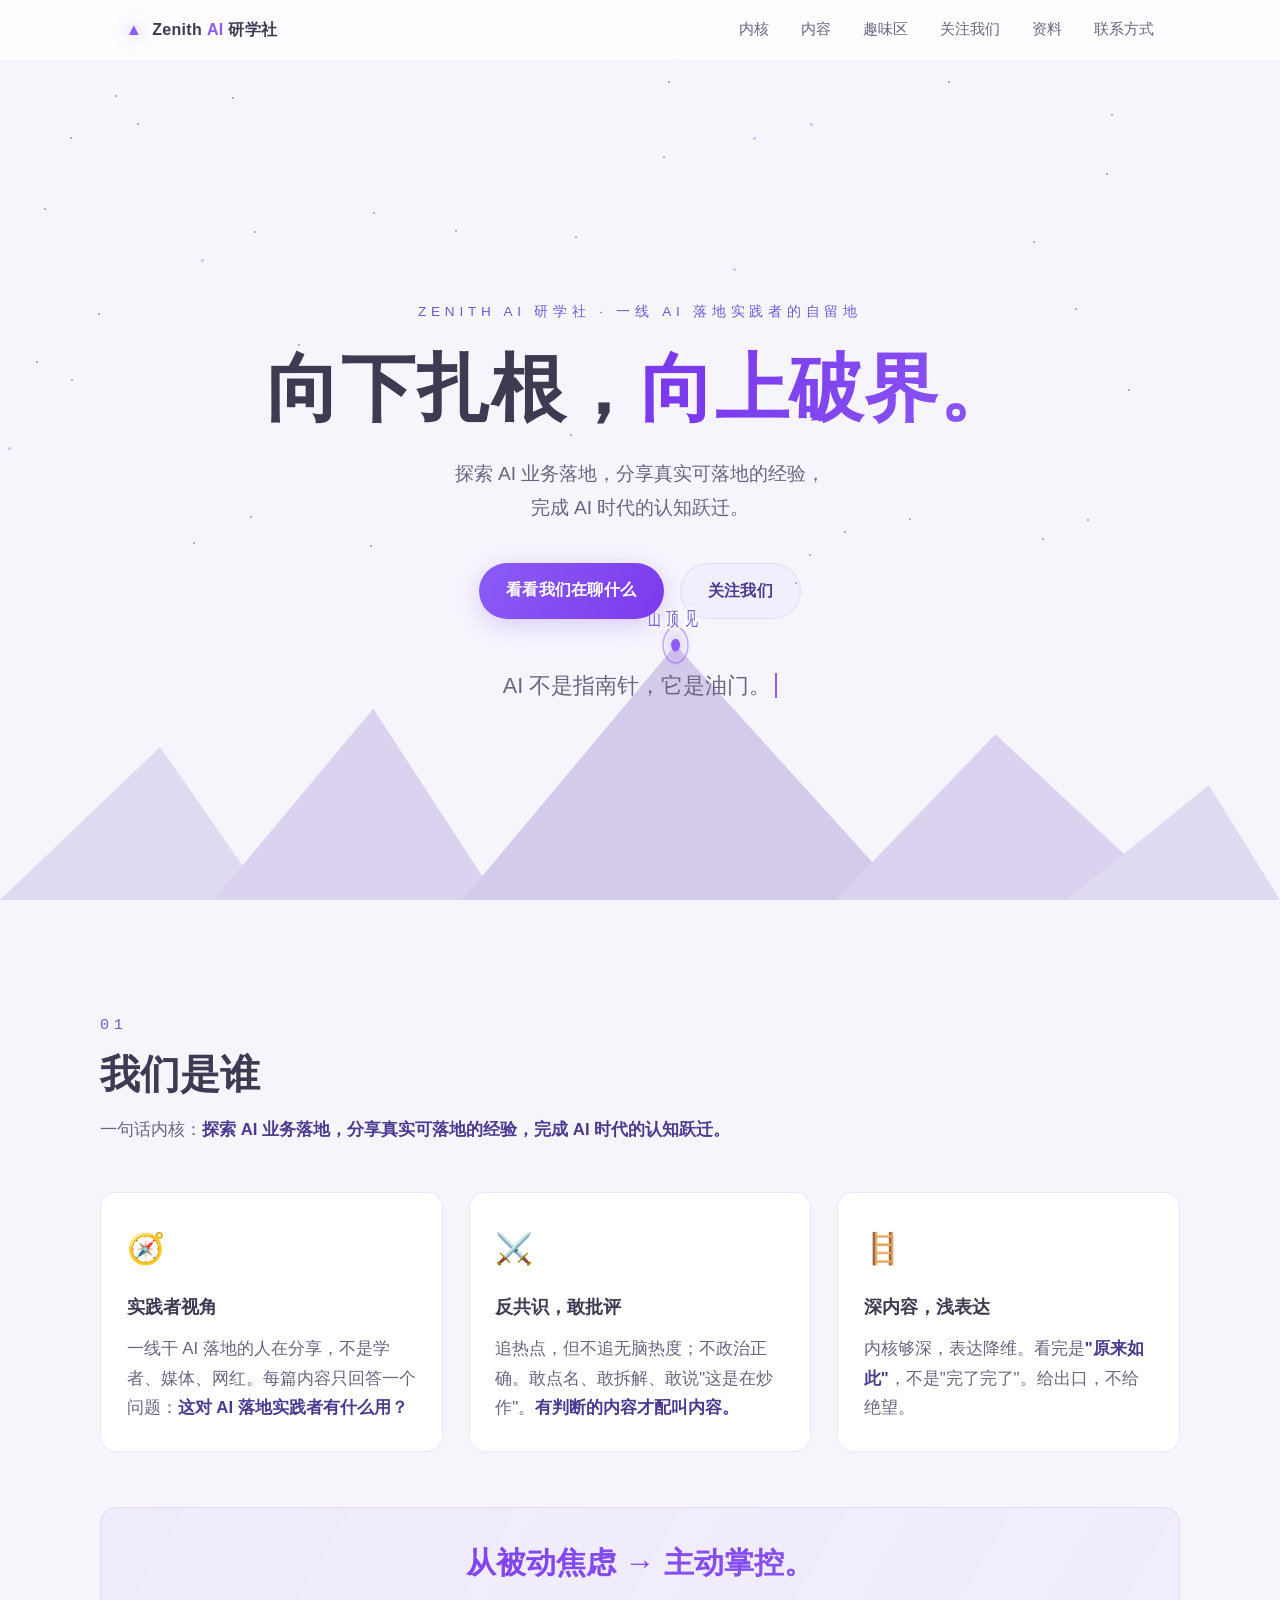
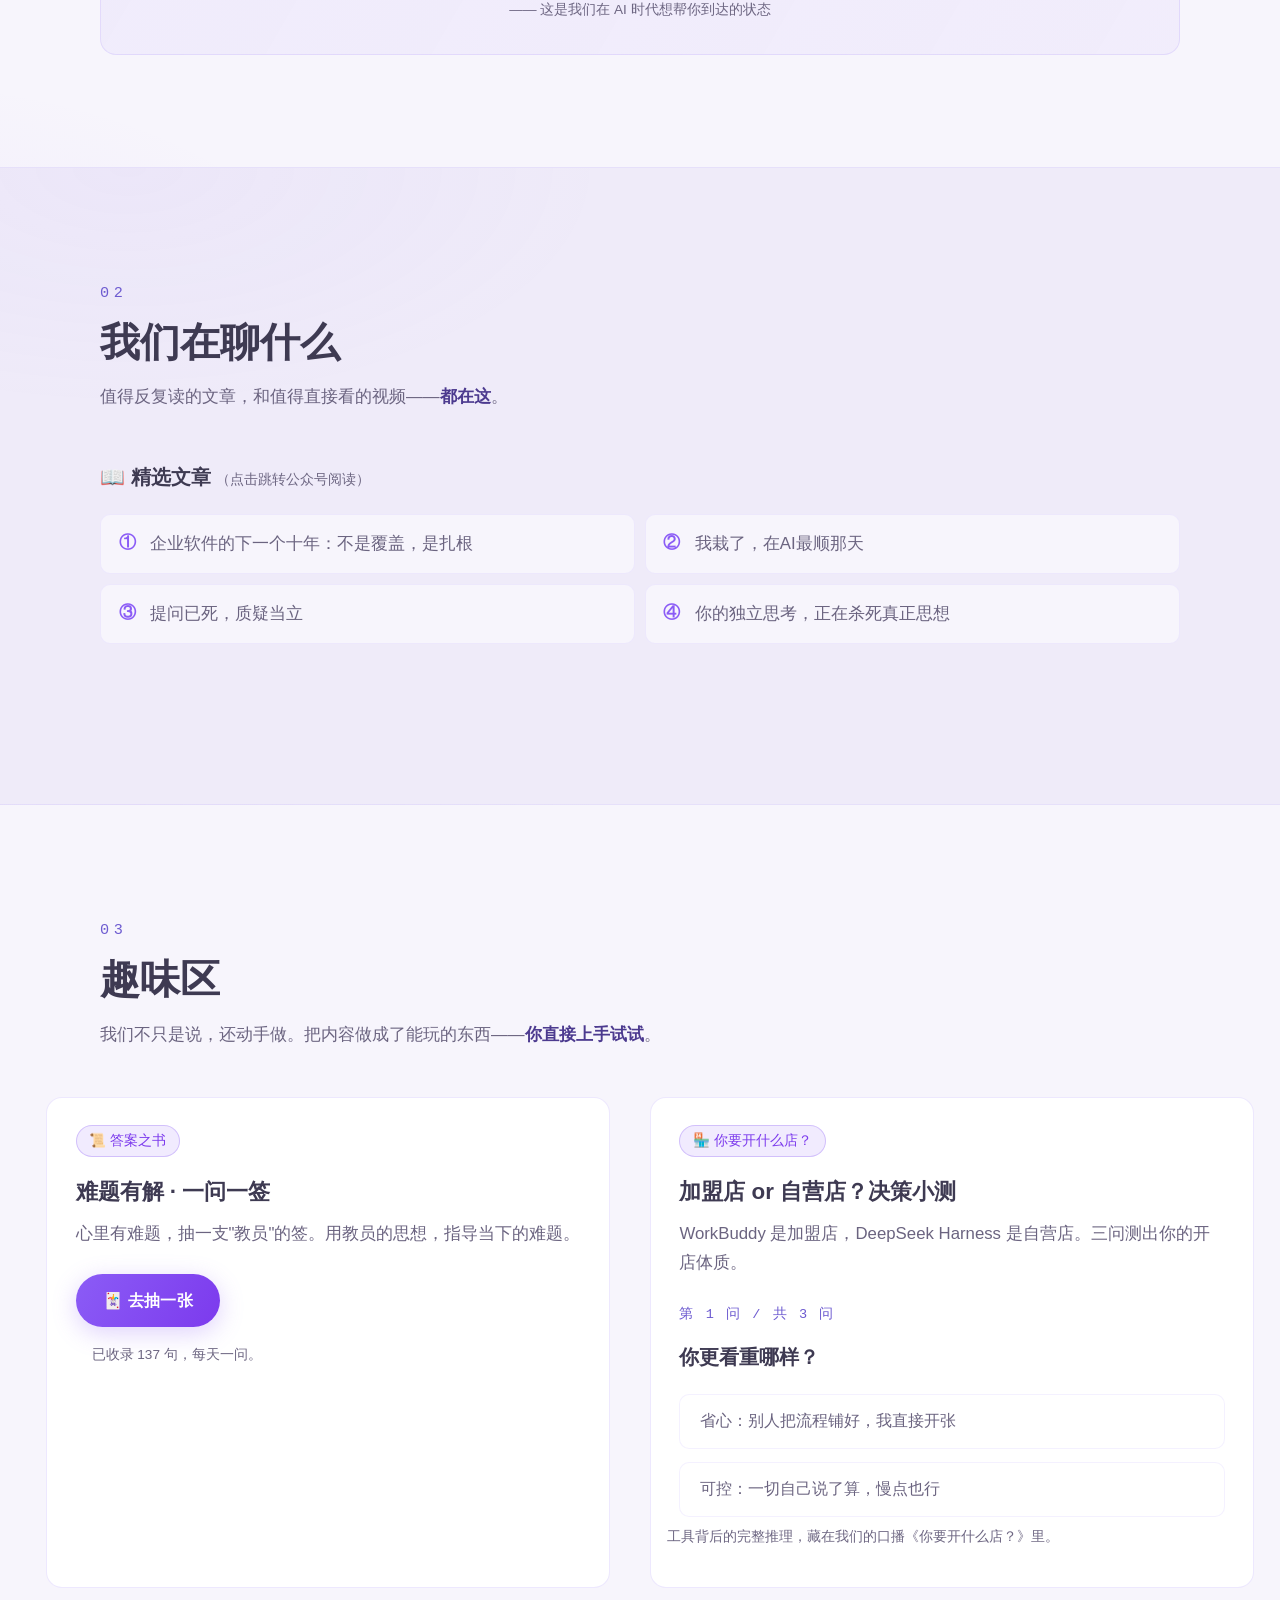
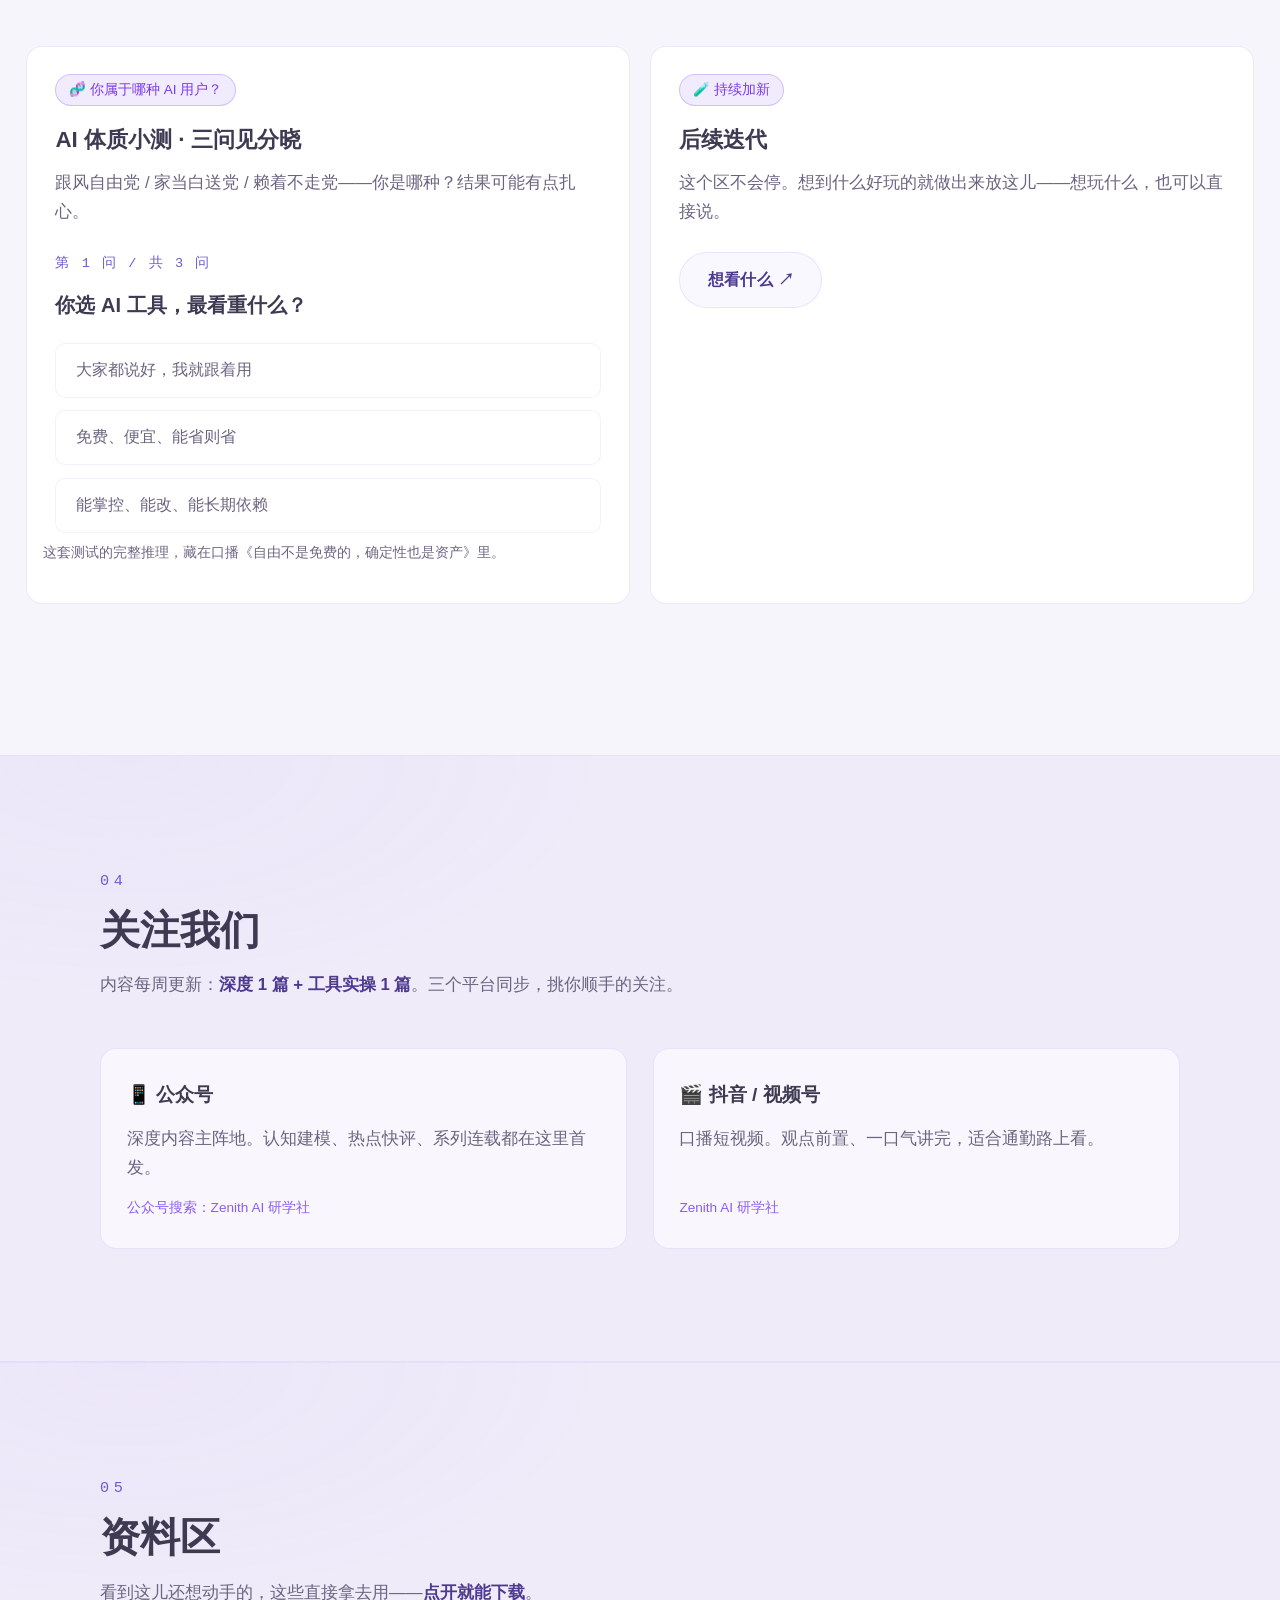
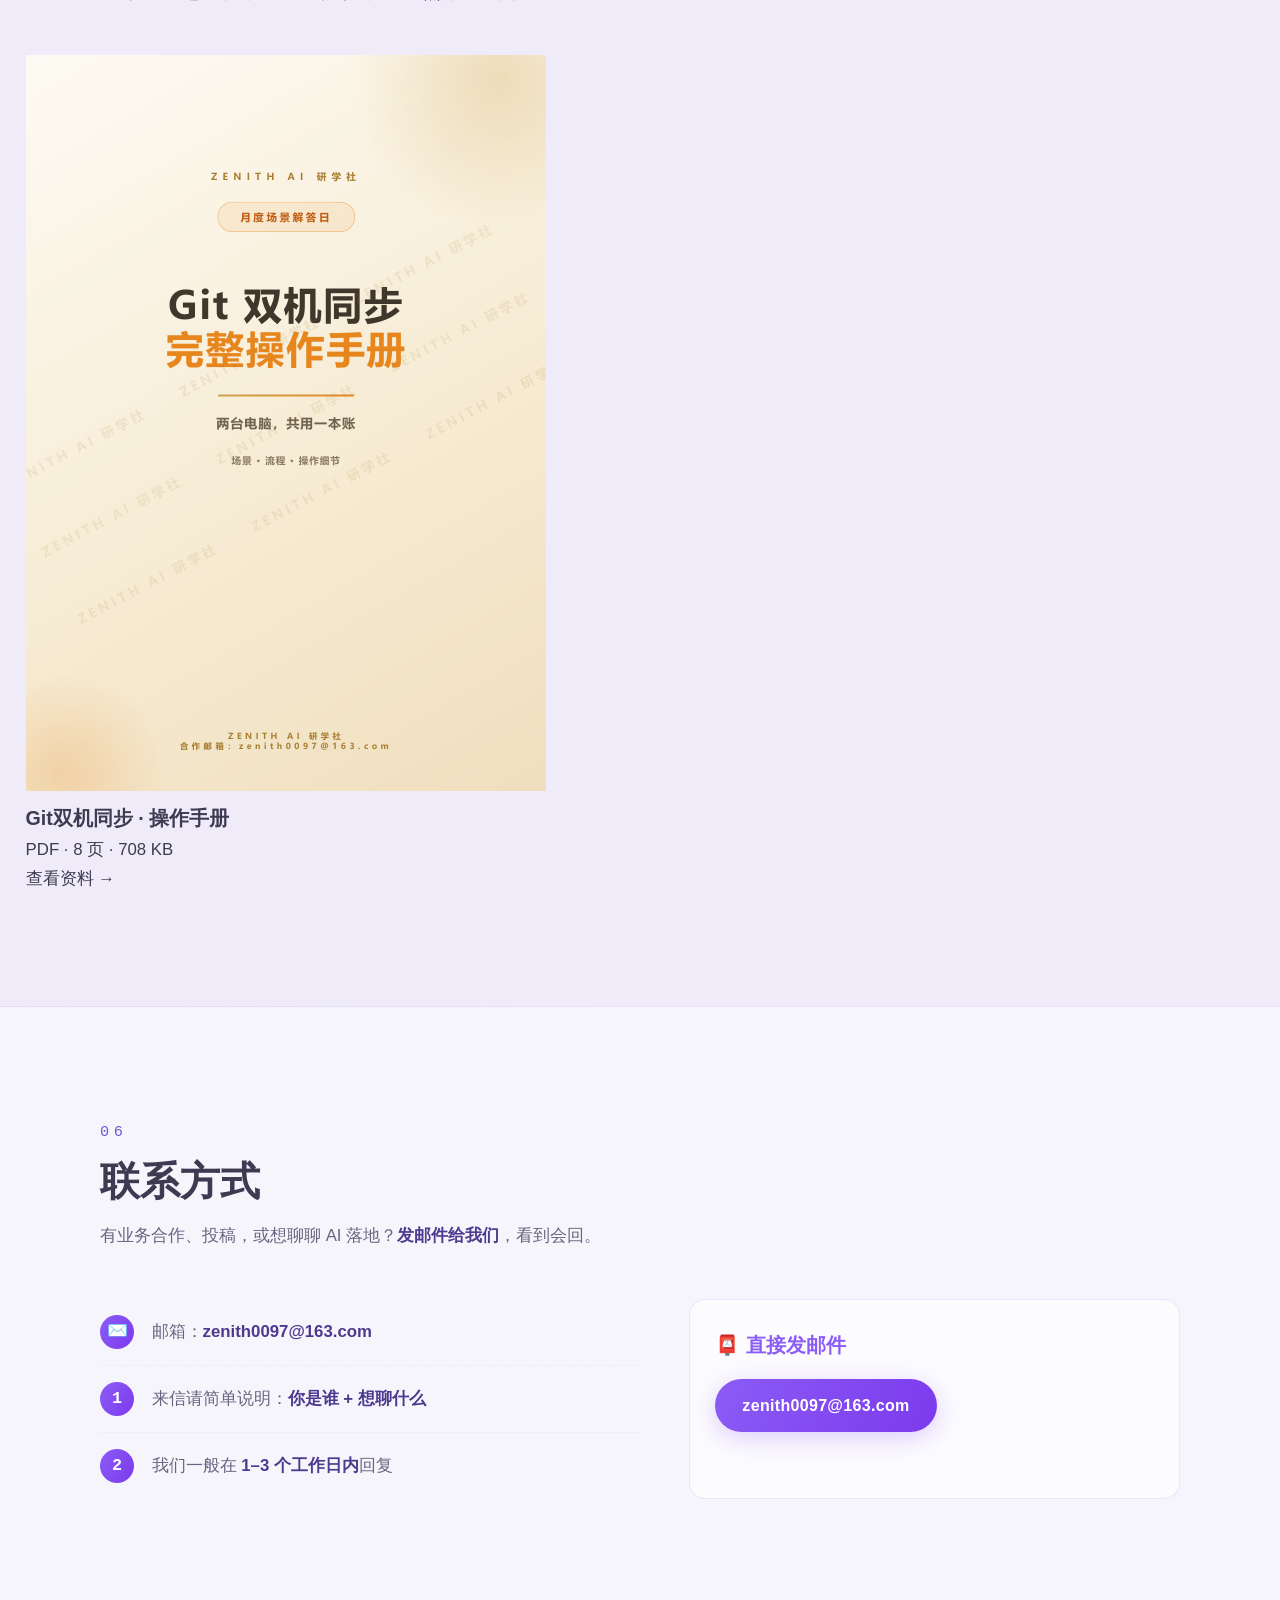
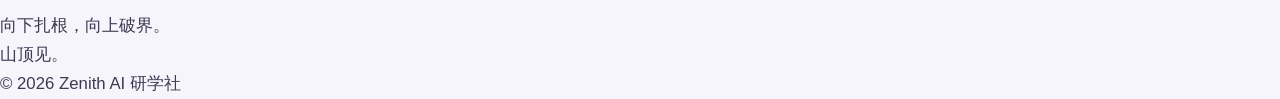
==== commit ae16ab17: "资料区改成两级结构（筐 -> 资料自己的页面）+ 清掉上线前必删项 过路指出两件事： 1. 不该把整本手册平铺在主站页面上；资料区只该到"一个筐一个标题"，点进去才是该资料的页面 2. 站点必须外网可" ====
--- a/index.html
+++ b/index.html
@@ -41,7 +41,7 @@
   }
 }
 </script>
-<link rel="stylesheet" href="css/style.css?v=20260929d">
+<link rel="stylesheet" href="css/style.css?v=20260929e">
 </head>
 <body>
 
@@ -303,11 +303,11 @@
   </div>
   <div class="res-grid reveal">
 
-    <a class="res-card" href="资料/Git双机同步-操作手册.pdf" download>
-      <span class="res-icon">📄</span>
+    <a class="res-card" href="资料/git双机同步/">
+      <span class="res-thumb"><img src="资料/git双机同步/cover.png" alt="Git双机同步 · 操作手册 封面"></span>
       <h3>Git双机同步 · 操作手册</h3>
-      <p class="res-meta">PDF · 725 KB</p>
-      <span class="res-btn">↓ 下载</span>
+      <p class="res-meta">PDF · 8 页 · 708 KB</p>
+      <span class="res-btn">查看资料 →</span>
     </a>
 
   </div>
@@ -342,23 +342,7 @@
   <p class="footer-copy">© 2026 Zenith AI 研学社</p>
 </footer>
 
-<script src="js/main.js?v=20260929d"></script>
-
-<!-- ⚠️ 临时诊断条（上线前必删）：一眼看出"这是最新版"以及当前窗口下玩法区几栏 -->
-<div id="diagBadge" style="position:fixed;left:0;right:0;bottom:0;z-index:99999;background:#7C3AED;color:#fff;font:600 14px/1.9 -apple-system,'Microsoft YaHei',sans-serif;text-align:center;letter-spacing:.02em;pointer-events:none;box-shadow:0 -2px 12px rgba(0,0,0,.18)">最新版读取中…</div>
-<script>
-(function () {
-  var b = document.getElementById('diagBadge');
-  function up() {
-    var g = document.querySelector('.tools-grid');
-    var n = g ? getComputedStyle(g).gridTemplateColumns.split(' ').filter(Boolean).length : 0;
-    b.textContent = '✅ 本地最新版 v20260929d ｜ 窗口 ' + window.innerWidth + 'px ｜ 玩法区 ' + n + ' 栏';
-    /* 把"你这台机器实际算出来的排版"回报给本地诊断服务，免得来回猜 */
-    try { fetch('/__report?w=' + window.innerWidth + '&cols=' + n, { cache: 'no-store' }); } catch (e) {}
-  }
-  window.addEventListener('resize', up);
-  up();
-})();
-</script>
+<script src="js/main.js?v=20260929e"></script>
+
 </body>
 </html>
--- a/css/style.css
+++ b/css/style.css
@@ -563,6 +563,9 @@
   width: 46px; height: 46px; display: grid; place-items: center; border-radius: 14px; font-size: 1.32rem;
   background: linear-gradient(140deg, rgba(139,92,246,.18), rgba(124,58,237,.07));
 }
+.res-thumb { display: block; width: 100%; border-radius: 12px; overflow: hidden; background: #fff;
+  border: 1px solid rgba(167,139,250,.35); margin-bottom: .35rem; }
+.res-thumb img { display: block; width: 100%; height: 132px; object-fit: cover; object-position: top center; }
 .res-card h3 { margin: .1rem 0 0; font-size: 1rem; line-height: 1.45; }
 .res-meta { margin: 0; font-size: .78rem; color: var(--text-soft); }
 .res-btn {
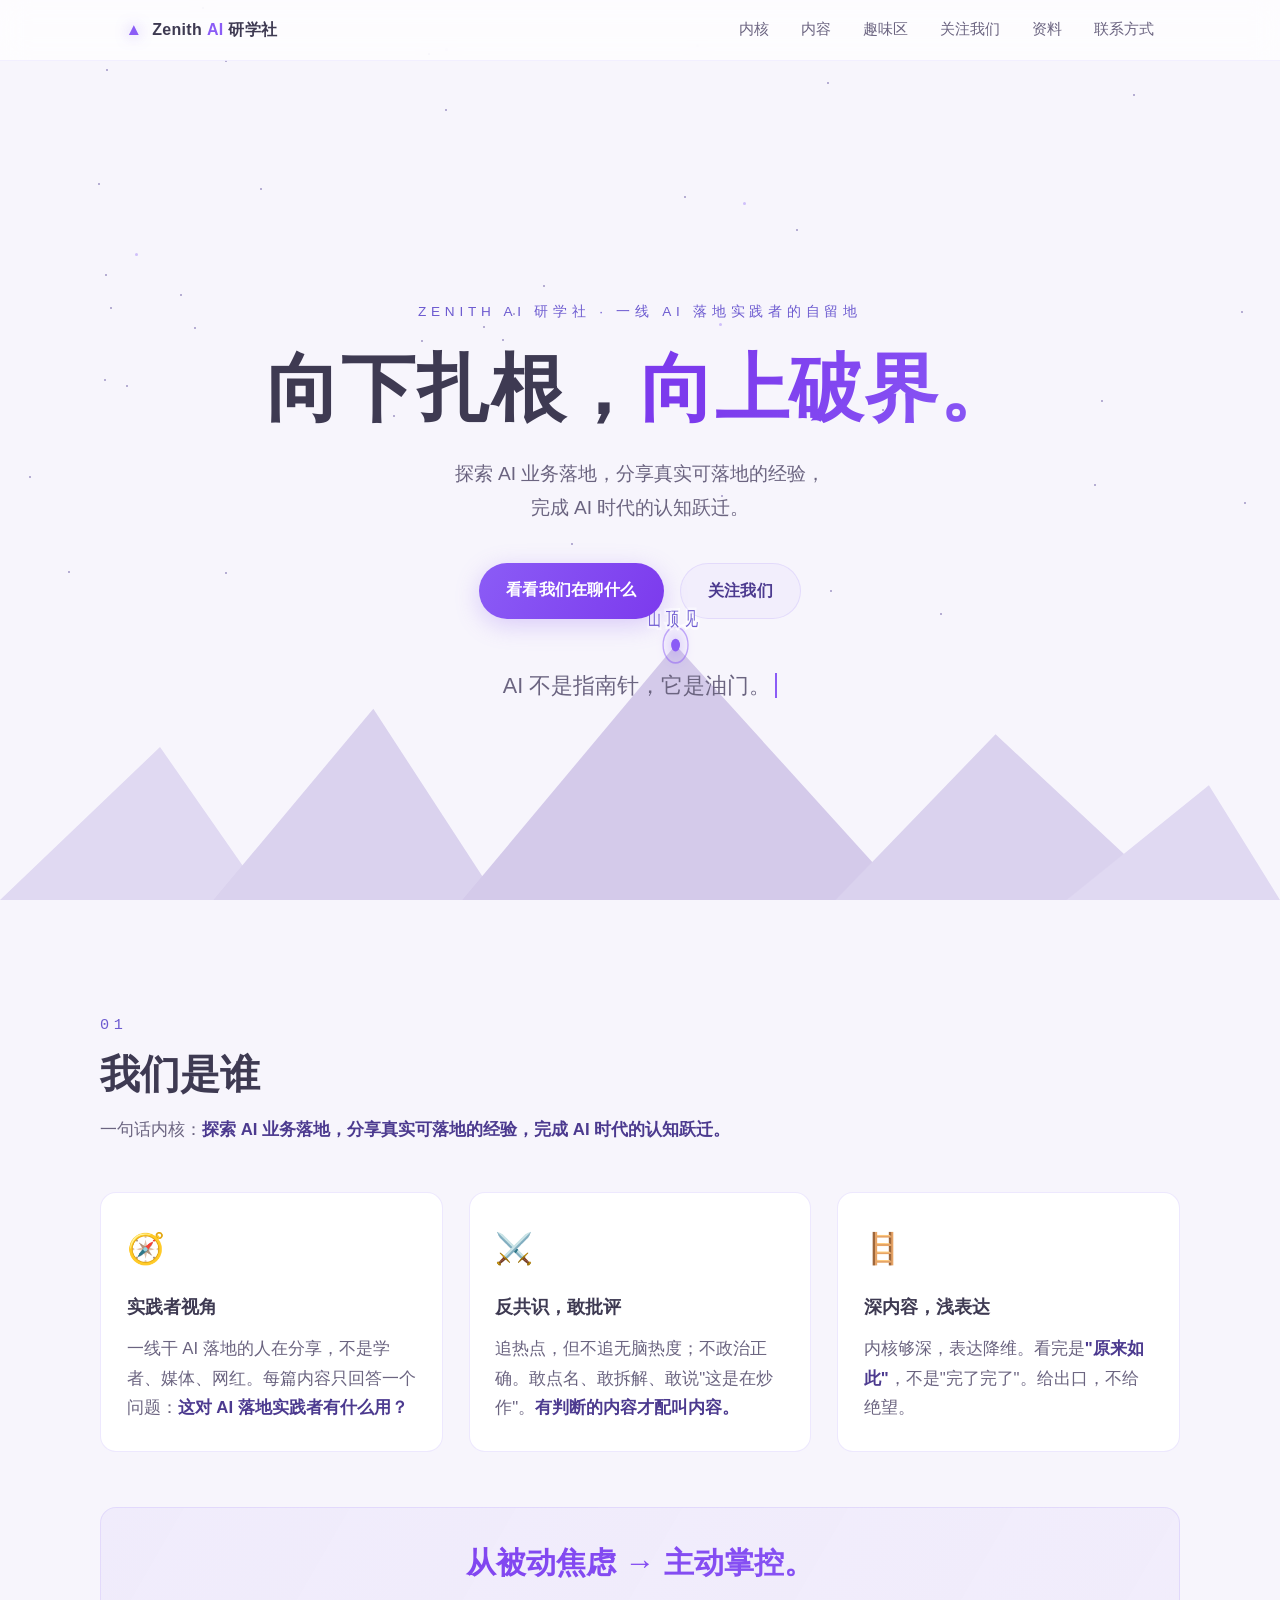
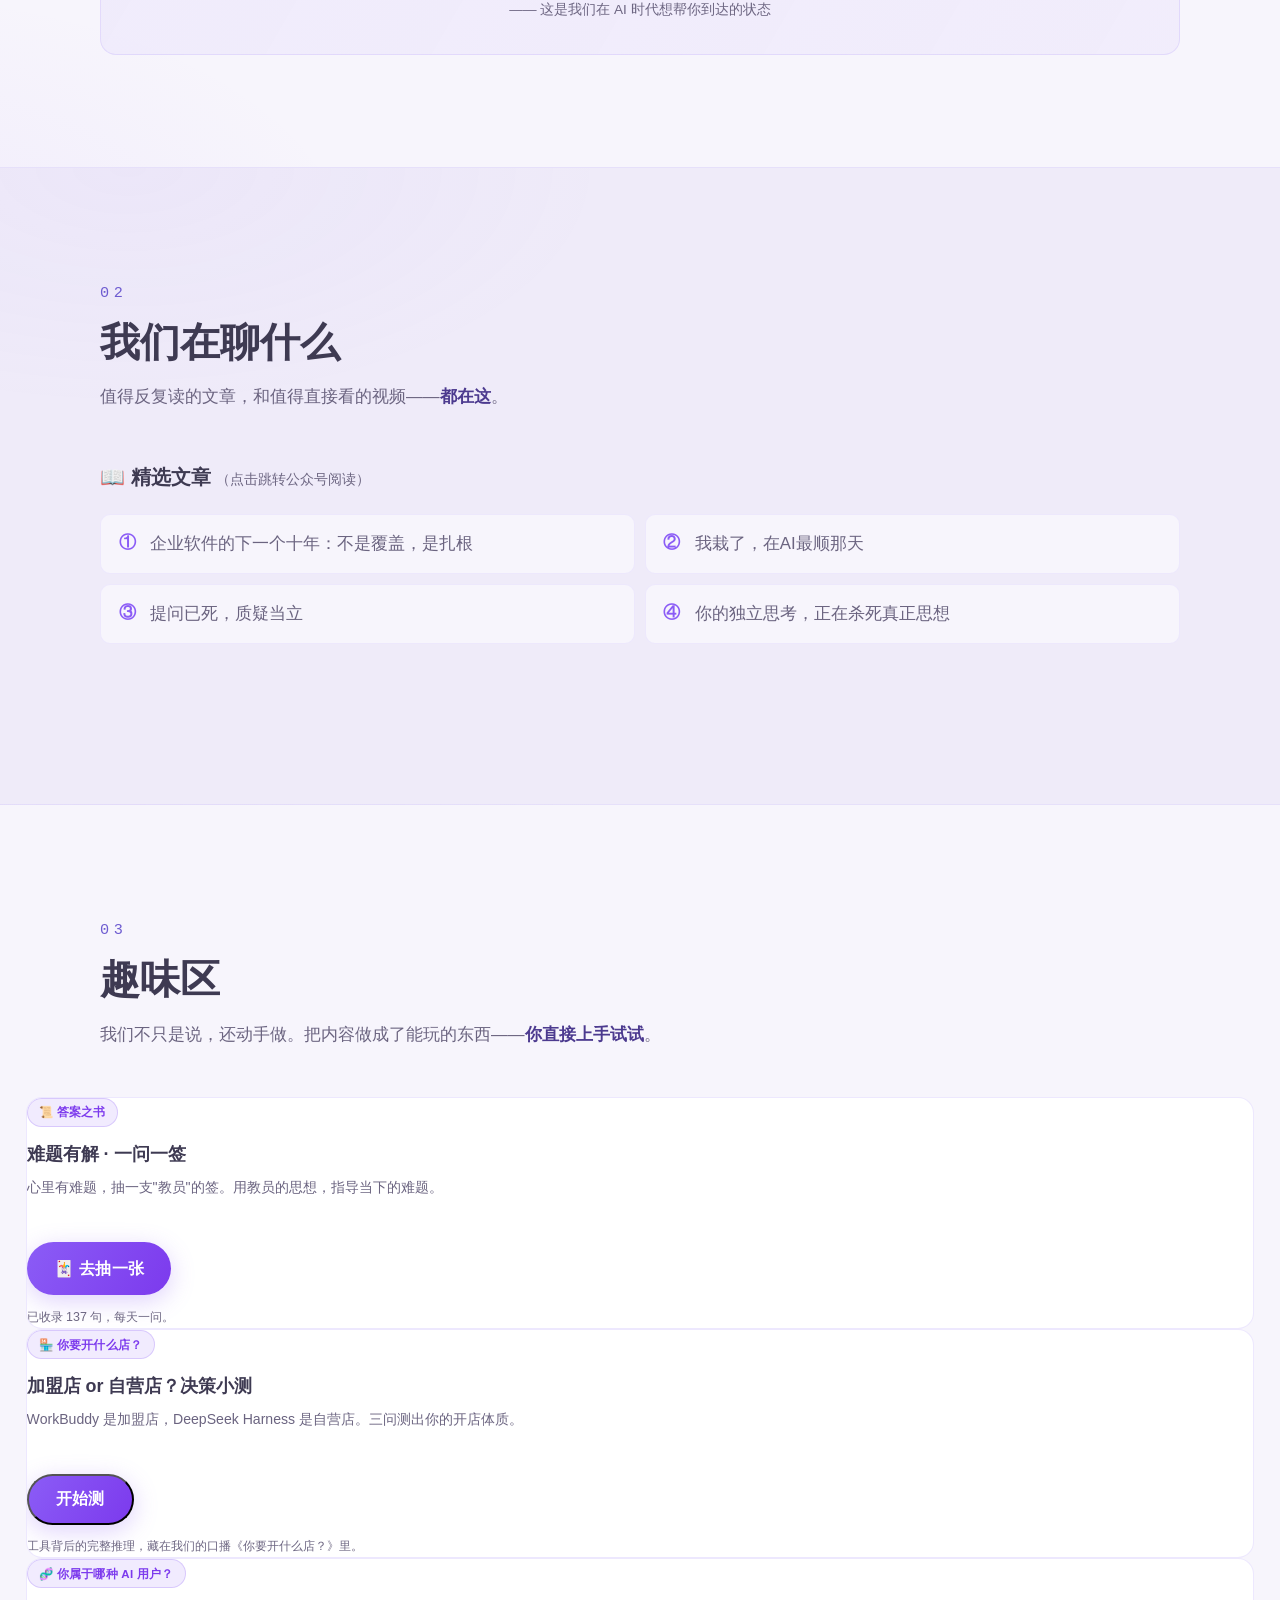
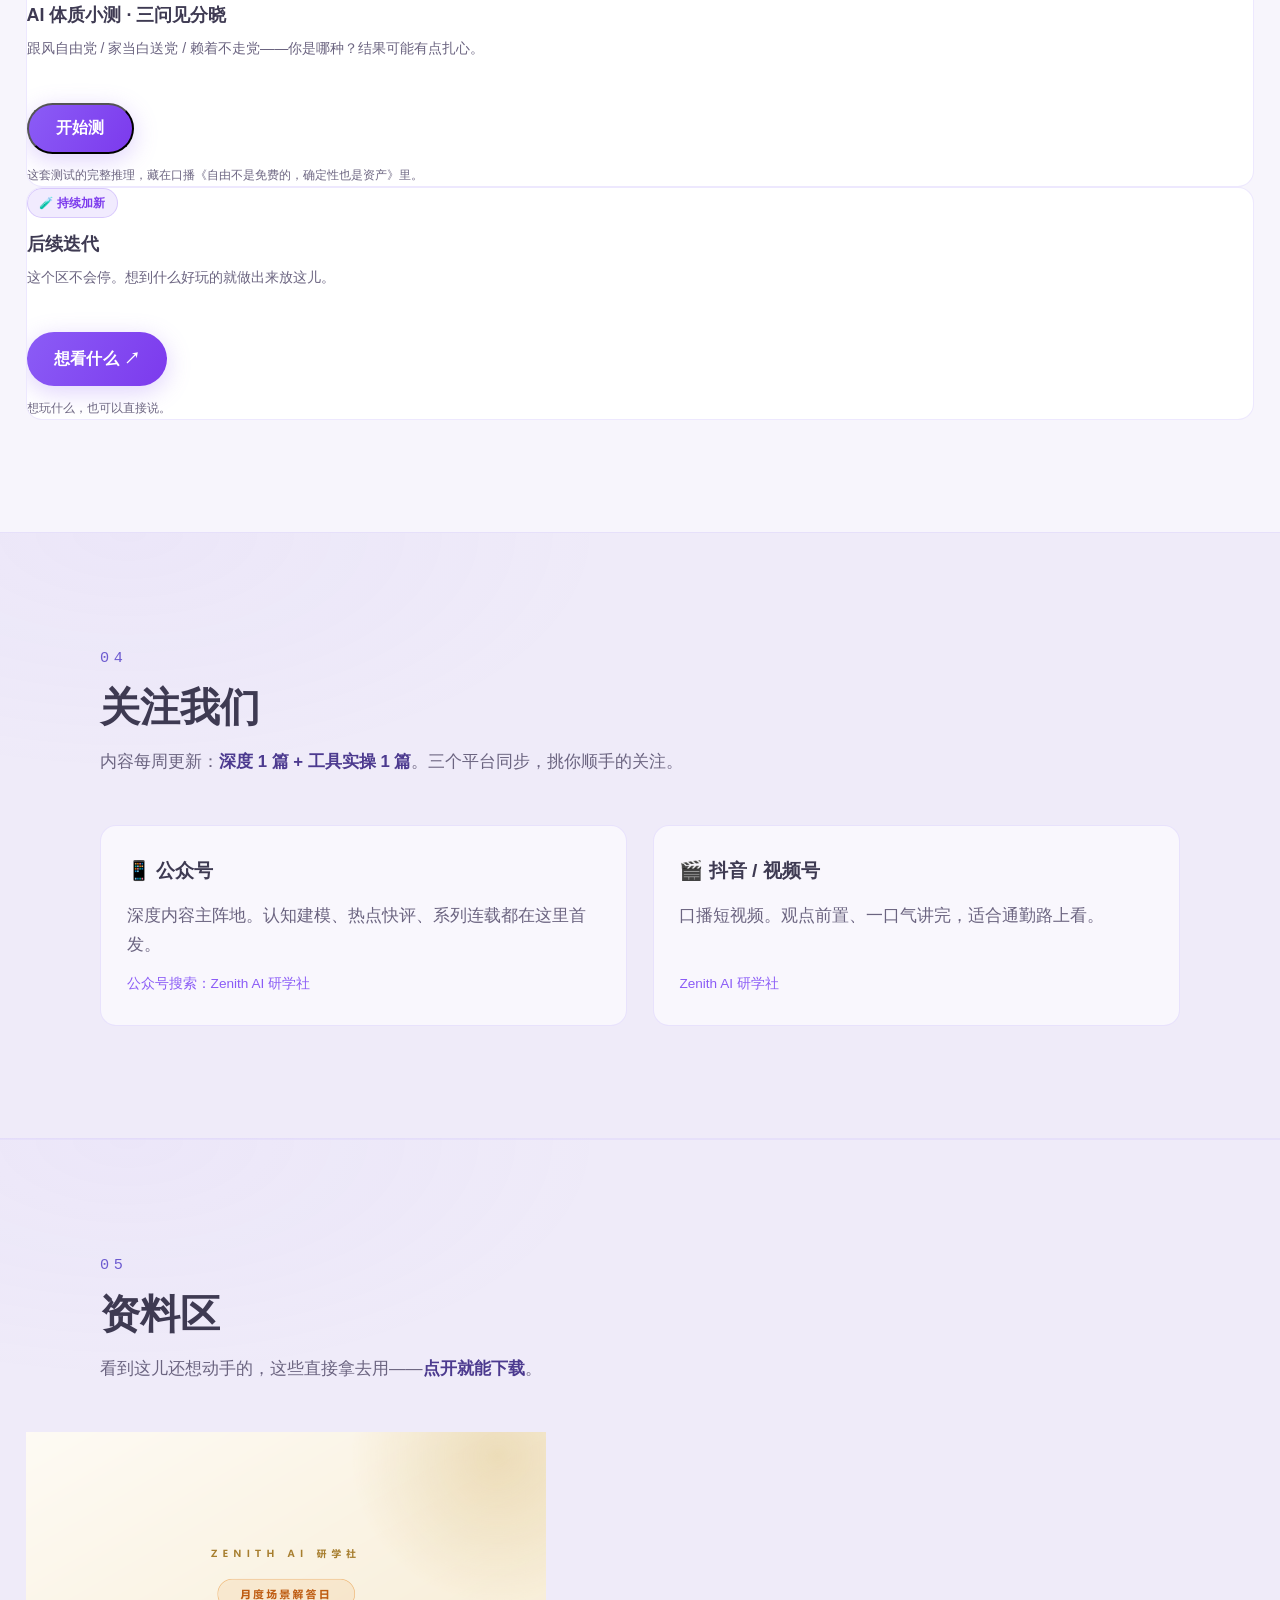
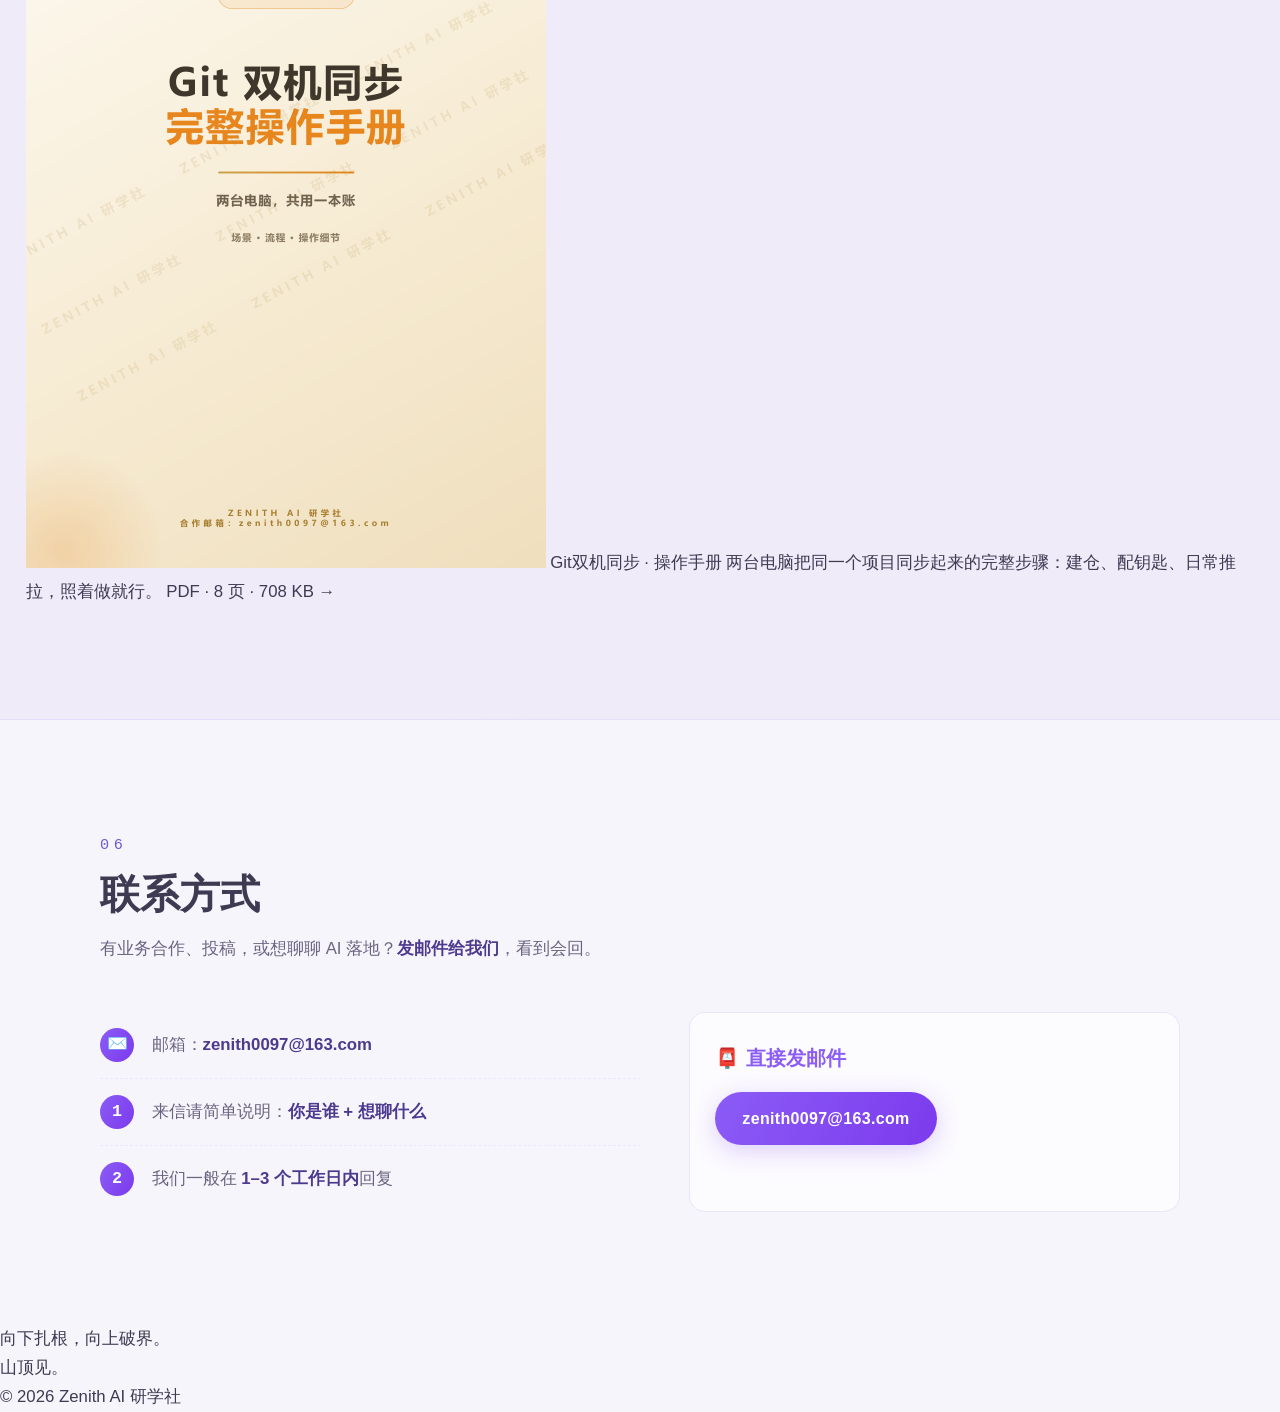
==== commit 8d31f3a9: "趣味区四格同规格 + 资料区改成文章条目（过路 9/29 口述：两栏四块、跟整页一个调子；资料像文章条目，点进去跳该资料自己的页面） 趣味区（仍是两栏四格，只修排版，不动功能）： - 四块改成同一规格" ====
--- a/index.html
+++ b/index.html
@@ -41,7 +41,7 @@
   }
 }
 </script>
-<link rel="stylesheet" href="css/style.css?v=20260929e">
+<link rel="stylesheet" href="css/style.css?v=20260929f">
 </head>
 <body>
 
@@ -158,29 +158,30 @@
     <p class="sec-sub">我们不只是说，还动手做。把内容做成了能玩的东西——<b>你直接上手试试</b>。</p>
   </div>
 
-  <div class="tools-grid" style="display:grid;grid-template-columns:repeat(2,minmax(0,1fr));gap:1.2rem">
-
-  <!-- 好玩 0：毛选金句卡 -->
+  <div class="tools-grid reveal">
+
   <div class="tool-wrap reveal" id="toolMao">
-    <div class="tool-head">
-      <span class="tool-badge">📜 答案之书</span>
-      <h3>难题有解 · 一问一签</h3>
-      <p>心里有难题，抽一支"教员"的签。用教员的思想，指导当下的难题。</p>
-    </div>
-    <div class="tool-body">
+    <span class="tool-badge">📜 答案之书</span>
+    <h3>难题有解 · 一问一签</h3>
+    <p class="tool-desc">心里有难题，抽一支"教员"的签。用教员的思想，指导当下的难题。</p>
+    <div class="tool-act">
       <a class="btn btn-primary" href="https://zenith0097.github.io/nantiyoujie/" target="_blank" rel="noopener">🃏 去抽一张</a>
-      <p class="tool-foot" style="margin-top:1rem;">已收录 137 句，每天一问。</p>
-    </div>
-  </div>
-
-  <!-- 工具 1：开店决策小测 -->
+    </div>
+    <p class="tool-note">已收录 137 句，每天一问。</p>
+
+  </div>
+
   <div class="tool-wrap reveal" id="toolShop">
-    <div class="tool-head">
-      <span class="tool-badge">🏪 你要开什么店？</span>
-      <h3>加盟店 or 自营店？决策小测</h3>
-      <p>WorkBuddy 是加盟店，DeepSeek Harness 是自营店。三问测出你的开店体质。</p>
-    </div>
-    <div class="quiz" id="quiz">
+    <span class="tool-badge">🏪 你要开什么店？</span>
+    <h3>加盟店 or 自营店？决策小测</h3>
+    <p class="tool-desc">WorkBuddy 是加盟店，DeepSeek Harness 是自营店。三问测出你的开店体质。</p>
+    <div class="tool-act">
+      <button class="btn btn-primary tool-toggle" type="button" aria-expanded="false">开始测</button>
+    </div>
+    <p class="tool-note">工具背后的完整推理，藏在我们的口播《你要开什么店？》里。</p>
+
+      <div class="tool-panel" hidden>
+<div class="quiz" id="quiz">
       <div class="quiz-q" data-q="0">
         <p class="quiz-num">第 1 问 / 共 3 问</p>
         <h4>你更看重哪样？</h4>
@@ -211,17 +212,20 @@
         <button class="btn btn-ghost" id="quizAgain">再测一次</button>
       </div>
     </div>
-    <p class="tool-foot">工具背后的完整推理，藏在我们的口播《你要开什么店？》里。</p>
-  </div>
-
-  <!-- 工具 2：你是哪种 AI 用户？ -->
+      </div>
+  </div>
+
   <div class="tool-wrap reveal" id="toolUser">
-    <div class="tool-head">
-      <span class="tool-badge">🧬 你属于哪种 AI 用户？</span>
-      <h3>AI 体质小测 · 三问见分晓</h3>
-      <p>跟风自由党 / 家当白送党 / 赖着不走党——你是哪种？结果可能有点扎心。</p>
-    </div>
-    <div class="quiz" id="quiz2">
+    <span class="tool-badge">🧬 你属于哪种 AI 用户？</span>
+    <h3>AI 体质小测 · 三问见分晓</h3>
+    <p class="tool-desc">跟风自由党 / 家当白送党 / 赖着不走党——你是哪种？结果可能有点扎心。</p>
+    <div class="tool-act">
+      <button class="btn btn-primary tool-toggle" type="button" aria-expanded="false">开始测</button>
+    </div>
+    <p class="tool-note">这套测试的完整推理，藏在口播《自由不是免费的，确定性也是资产》里。</p>
+
+      <div class="tool-panel" hidden>
+<div class="quiz" id="quiz2">
       <div class="quiz-q" data-q="0">
         <p class="quiz-num">第 1 问 / 共 3 问</p>
         <h4>你选 AI 工具，最看重什么？</h4>
@@ -255,19 +259,18 @@
         <button class="btn btn-ghost" id="quiz2Again">再测一次</button>
       </div>
     </div>
-    <p class="tool-foot">这套测试的完整推理，藏在口播《自由不是免费的，确定性也是资产》里。</p>
-  </div>
-
-  <!-- 玩法 4：后续迭代（这个区会一直加新玩法，过路 9/29 定） -->
-  <div class="tool-wrap tool-wrap-soon reveal" id="toolSoon">
-    <div class="tool-head">
-      <span class="tool-badge">🧪 持续加新</span>
-      <h3>后续迭代</h3>
-      <p>这个区不会停。想到什么好玩的就做出来放这儿——想玩什么，也可以直接说。</p>
-    </div>
-    <div class="tool-body">
-      <a class="btn btn-ghost" href="mailto:zenith0097@163.com?subject=想看的小工具">想看什么 ↗</a>
-    </div>
+      </div>
+  </div>
+
+  <div class="tool-wrap reveal tool-wrap-soon" id="toolSoon">
+    <span class="tool-badge">🧪 持续加新</span>
+    <h3>后续迭代</h3>
+    <p class="tool-desc">这个区不会停。想到什么好玩的就做出来放这儿。</p>
+    <div class="tool-act">
+      <a class="btn btn-primary" href="mailto:zenith0097@163.com?subject=想看的小工具">想看什么 ↗</a>
+    </div>
+    <p class="tool-note">想玩什么，也可以直接说。</p>
+
   </div>
 
   </div><!-- /tools-grid -->
@@ -301,13 +304,16 @@
     <h2>资料区</h2>
     <p class="sec-sub">看到这儿还想动手的，这些直接拿去用——<b>点开就能下载</b>。</p>
   </div>
-  <div class="res-grid reveal">
-
-    <a class="res-card" href="资料/git双机同步/">
+  <div class="res-list reveal">
+
+    <a class="res-item" href="资料/git双机同步/">
       <span class="res-thumb"><img src="资料/git双机同步/cover.png" alt="Git双机同步 · 操作手册 封面"></span>
-      <h3>Git双机同步 · 操作手册</h3>
-      <p class="res-meta">PDF · 8 页 · 708 KB</p>
-      <span class="res-btn">查看资料 →</span>
+      <span class="res-body">
+        <span class="res-title">Git双机同步 · 操作手册</span>
+        <span class="res-desc">两台电脑把同一个项目同步起来的完整步骤：建仓、配钥匙、日常推拉，照着做就行。</span>
+        <span class="res-meta">PDF · 8 页 · 708 KB</span>
+      </span>
+      <span class="res-go" aria-hidden="true">→</span>
     </a>
 
   </div>
@@ -342,7 +348,7 @@
   <p class="footer-copy">© 2026 Zenith AI 研学社</p>
 </footer>
 
-<script src="js/main.js?v=20260929e"></script>
+<script src="js/main.js?v=20260929f"></script>
 
 </body>
 </html>
--- a/css/style.css
+++ b/css/style.css
@@ -296,21 +296,24 @@
 
 /* 閳光偓閳光偓閳光偓閳光偓閳光偓閳光偓閳光偓閳光偓閳光偓閳光偓閳光偓 娴ｆ粌鎼ч敍姘唉娴滄帒浼愰崗?閳光偓閳光偓閳光偓閳光偓閳光偓閳光偓閳光偓閳光偓閳光偓閳光偓閳光偓 */
 .tool-wrap {
-  max-width: 760px; margin: 0 auto 2.4rem;
+  display: flex; flex-direction: column;
   border: 1px solid var(--line); border-radius: var(--radius);
   background: linear-gradient(180deg, var(--card-hi), var(--card));
   overflow: hidden;
 }
-.tool-head { padding: 1.7rem 1.8rem 0; }
 .tool-badge {
-  display: inline-block; font-size: var(--fs-small); color: var(--orange-deep);
-  background: rgba(139,92,246,.12); border: 1px solid rgba(139,92,246,.3);
-  padding: .2rem .8rem; border-radius: 999px; margin-bottom: .9rem;
-}
-.tool-head h3 { font-size: 1.4rem; margin-bottom: .5rem; }
-.tool-head p { color: var(--text-soft); }
-.tool-body { padding: 1.6rem 1.8rem 1.9rem; }
-.tool-foot { max-width: 760px; margin: -1.4rem auto 2.4rem; padding: 0 1rem; color: var(--text-dim); font-size: var(--fs-small); }
+  align-self: flex-start; display: inline-block;
+  font-size: .72rem; font-weight: 700; letter-spacing: .02em; color: var(--orange-deep);
+  background: rgba(139,92,246,.12); border: 1px solid rgba(139,92,246,.24);
+  padding: .22rem .72rem; border-radius: 999px; margin-bottom: .9rem;
+}
+.tool-wrap h3 { font-size: 1.12rem; font-weight: 800; margin-bottom: .5rem; line-height: 1.45; }
+.tool-desc { color: var(--text-soft); font-size: .88rem; line-height: 1.7; min-height: 3.4em; }
+.tool-act { display: flex; padding-top: 1.15rem; }
+.tool-note { margin-top: .8rem; color: var(--text-dim); font-size: .78rem; line-height: 1.6; }
+.tool-panel { padding-top: .35rem; }
+.tool-panel[hidden] { display: none; }
+.tool-panel .quiz { padding: .9rem 0 0; }
 
 /* 鐏忓繑绁?*/
 .quiz { padding: 1.6rem 1.8rem 1.9rem; }
@@ -456,47 +459,38 @@
 .hero-title { font-weight: 800; }
 .sec-head h2 { font-weight: 800; letter-spacing: .02em; }
 .tool-head h3 { font-weight: 700; }
-/* 好玩的东西：两栏四方格（过路 9/29 定：两栏 4 格，第 4 格是「后续迭代」） */
+/* 好玩的东西：两栏四方格（过路 9/29 定：两栏 4 格；四块同一规格——角标/标题/说明/一个按钮/一行小字，
+   小测收进卡里点了才展开，所以四张卡永远一样高） */
 .tools-grid {
   display: grid; grid-template-columns: repeat(2, minmax(0, 1fr)); gap: 1.2rem;
-  max-width: 980px; margin: 0 auto;
+  max-width: 980px; margin: 0 auto; align-items: start;
 }
 .tool-wrap {
-  max-width: none; margin: 0;
-  display: flex; flex-direction: column;
-  aspect-ratio: auto;
-  background: rgba(255,255,255,0.66);
+  padding: 1.5rem 1.45rem 1.4rem;
+  background: rgba(255,255,255,0.72);
   -webkit-backdrop-filter: blur(16px); backdrop-filter: blur(16px);
   box-shadow: 0 8px 30px rgba(124,58,237,0.08);
-  transition: transform .35s cubic-bezier(.22,.68,.3,1), box-shadow .35s ease;
-}
-.tool-wrap:hover { transform: translateY(-6px); box-shadow: 0 18px 46px rgba(124,58,237,0.16); }
-.tool-head { padding: 1.1rem 1.2rem 0; }
-.tool-head h3 { font-size: 1.12rem; }
-.tool-head p { font-size: .88rem; }
-.tool-body { padding: .9rem 1.2rem 1.1rem; }
-.quiz { padding: .9rem 1.2rem 1.1rem; }
-.opt { padding: .7rem .9rem; font-size: .9rem; }
-.quiz-opts { gap: .55rem; }
-.tool-foot { max-width: none; margin: auto 0 0; padding: 0 1.2rem 1rem; font-size: .8rem; }
-.tool-wrap .btn-primary { align-self: flex-start; }
-/* 第 4 格：后续迭代（虚线卡，表示这个区还会长东西） */
-.tool-wrap-soon { border-style: dashed; background: rgba(139,92,246,.045); }
+  transition: transform .35s cubic-bezier(.22,.68,.3,1), box-shadow .35s ease, border-color .35s ease;
+}
+.tool-wrap:hover { transform: translateY(-4px); box-shadow: 0 18px 46px rgba(124,58,237,0.14); border-color: rgba(139,92,246,.42); }
+.tool-act .btn { font-size: .86rem; padding: .5rem 1.05rem; }
+.tool-wrap-soon { border-style: dashed; background: rgba(139,92,246,.05); }
 .tool-wrap-soon .tool-badge { background: rgba(139,92,246,.16); }
 /* 玩法区：两栏，任何宽度都不许掉成一栏 */
 @media (max-width: 1000px) { .tools-grid { grid-template-columns: repeat(2, minmax(0, 1fr)) !important; gap: 1rem !important; } }
 @media (max-width: 640px) {
   .tools-grid { grid-template-columns: repeat(2, minmax(0, 1fr)) !important; gap: .7rem !important; }
-  .tool-wrap { border-radius: 14px; }
-  .tool-head { padding: .85rem .8rem 0; }
-  .tool-head .tool-badge { font-size: .62rem; padding: .12rem .45rem; margin-bottom: .45rem; }
-  .tool-head h3 { font-size: .9rem; line-height: 1.35; }
-  .tool-head p { font-size: .72rem; line-height: 1.5; }
-  .tool-body { padding: .7rem .7rem .9rem; }
-  .tool-wrap .btn { font-size: .76rem; padding: .45rem .7rem; }
-  .quiz { padding: .7rem .7rem .9rem; }
+  .tool-wrap { padding: .95rem .85rem 1rem; border-radius: 14px; }
+  .tool-badge { font-size: .6rem; padding: .16rem .5rem; margin-bottom: .6rem; }
+  .tool-wrap h3 { font-size: .92rem; line-height: 1.4; }
+  .tool-desc { font-size: .74rem; line-height: 1.6; min-height: 0; }
+  .tool-act { padding-top: .8rem; }
+  .tool-act .btn { font-size: .76rem; padding: .42rem .8rem; }
+  .tool-note { font-size: .68rem; }
+  .tool-panel .quiz { padding-top: .7rem; }
+  .quiz-num { font-size: .7rem; }
+  .quiz-q h4 { font-size: .82rem; margin-bottom: .6rem; }
   .opt { font-size: .74rem; padding: .45rem .5rem; }
-  .tool-foot { font-size: .7rem; padding: 0 .7rem .9rem; }
 }
 /* 全站流动渐变（aurora 极光缓慢漂移） */
 body { position: relative; overflow-x: hidden; }
@@ -547,34 +541,27 @@
 
 /* ===== 资料区（2026-09-29：位置＝关注我们之后、联系方式之前；只放过路点名的资料）=====
    一格一个筐：图标 + 标题 + 说明 + 下载按钮；最多三栏，筐宽固定，只有 1 份时也居中成一个筐。 */
-.res-grid {
-  display: grid; grid-template-columns: repeat(3, minmax(0, 300px));
-  justify-content: center; gap: 1rem;
-}
-.res-card {
-  display: flex; flex-direction: column; align-items: flex-start; gap: .45rem; min-height: 188px;
-  text-decoration: none; color: inherit;
-  border: 1px solid rgba(167,139,250,.3); border-radius: 16px; padding: 1.15rem 1.15rem 1.1rem;
+/* ===== 资料区（2026-09-29：位置＝关注我们之后、联系方式之前；只放过路点名的资料）=====
+   像文章条目：一条 = 小封面 + 标题 + 一句话说明 + 类型信息；整条点进去 = 该资料自己的页面 */
+.res-list { max-width: 860px; margin: 0 auto; display: flex; flex-direction: column; gap: .9rem; }
+.res-item {
+  display: flex; align-items: center; gap: 1.15rem; text-decoration: none; color: inherit;
+  border: 1px solid rgba(167,139,250,.3); border-radius: 16px; padding: 1rem 1.15rem;
   background: rgba(255,255,255,.72); box-shadow: 0 6px 18px rgba(124,58,237,.06);
-  transition: transform .18s, box-shadow .18s, border-color .18s;
-}
-.res-card:hover { transform: translateY(-4px); border-color: rgba(139,92,246,.6); box-shadow: 0 16px 34px rgba(124,58,237,.16); }
-.res-icon {
-  width: 46px; height: 46px; display: grid; place-items: center; border-radius: 14px; font-size: 1.32rem;
-  background: linear-gradient(140deg, rgba(139,92,246,.18), rgba(124,58,237,.07));
-}
-.res-thumb { display: block; width: 100%; border-radius: 12px; overflow: hidden; background: #fff;
-  border: 1px solid rgba(167,139,250,.35); margin-bottom: .35rem; }
-.res-thumb img { display: block; width: 100%; height: 132px; object-fit: cover; object-position: top center; }
-.res-card h3 { margin: .1rem 0 0; font-size: 1rem; line-height: 1.45; }
-.res-meta { margin: 0; font-size: .78rem; color: var(--text-soft); }
-.res-btn {
-  margin-top: auto; align-self: stretch; text-align: center;
-  border: 1px solid rgba(139,92,246,.5); color: #7C3AED; background: rgba(139,92,246,.07);
-  border-radius: 999px; padding: .48rem .9rem; font-size: .86rem; font-weight: 700;
-  transition: background .18s, color .18s;
-}
-.res-card:hover .res-btn { background: #7C3AED; color: #fff; }
+  transition: transform .22s, box-shadow .22s, border-color .22s;
+}
+.res-item:hover { transform: translateY(-3px); border-color: rgba(139,92,246,.55); box-shadow: 0 16px 34px rgba(124,58,237,.14); }
+.res-thumb {
+  flex: 0 0 auto; display: block; width: 112px; height: 80px; border-radius: 12px; overflow: hidden;
+  background: #fff; border: 1px solid rgba(167,139,250,.3);
+}
+.res-thumb img { display: block; width: 100%; height: 100%; object-fit: cover; object-position: top center; }
+.res-body { flex: 1; min-width: 0; display: block; }
+.res-title { display: block; font-family: var(--font-display); font-size: 1.02rem; font-weight: 700; line-height: 1.5; }
+.res-desc { display: block; margin-top: .25rem; font-size: .84rem; color: var(--text-soft); line-height: 1.65; }
+.res-meta { display: block; margin-top: .5rem; font-size: .74rem; color: var(--text-dim); }
+.res-go { flex: 0 0 auto; color: #A78BFA; font-weight: 700; transition: transform .2s; }
+.res-item:hover .res-go { transform: translateX(4px); }
 /* 点了下载给个回声条（浏览器下载提示有时很安静，看着像没反应） */
 .dl-tip {
   position: fixed; left: 50%; bottom: 1.6rem; transform: translate(-50%, 1.4rem);
@@ -583,12 +570,10 @@
   opacity: 0; pointer-events: none; transition: opacity .25s, transform .25s; z-index: 60;
 }
 .dl-tip.is-on { opacity: 1; transform: translate(-50%, 0); }
-@media (max-width: 980px) { .res-grid { grid-template-columns: repeat(3, minmax(0, 1fr)); } }
 @media (max-width: 700px) {
-  .res-grid { grid-template-columns: repeat(2, minmax(0, 1fr)); gap: .7rem; }
-  .res-card { min-height: 0; padding: .9rem .85rem; border-radius: 14px; }
-  .res-icon { width: 38px; height: 38px; font-size: 1.1rem; border-radius: 12px; }
-  .res-card h3 { font-size: .88rem; }
-  .res-meta { font-size: .72rem; }
-  .res-btn { font-size: .78rem; padding: .4rem .7rem; }
-}+  .res-item { gap: .85rem; padding: .85rem; border-radius: 14px; }
+  .res-thumb { width: 84px; height: 62px; border-radius: 10px; }
+  .res-title { font-size: .94rem; }
+  .res-desc { font-size: .78rem; }
+  .res-meta { font-size: .7rem; margin-top: .35rem; }
+}
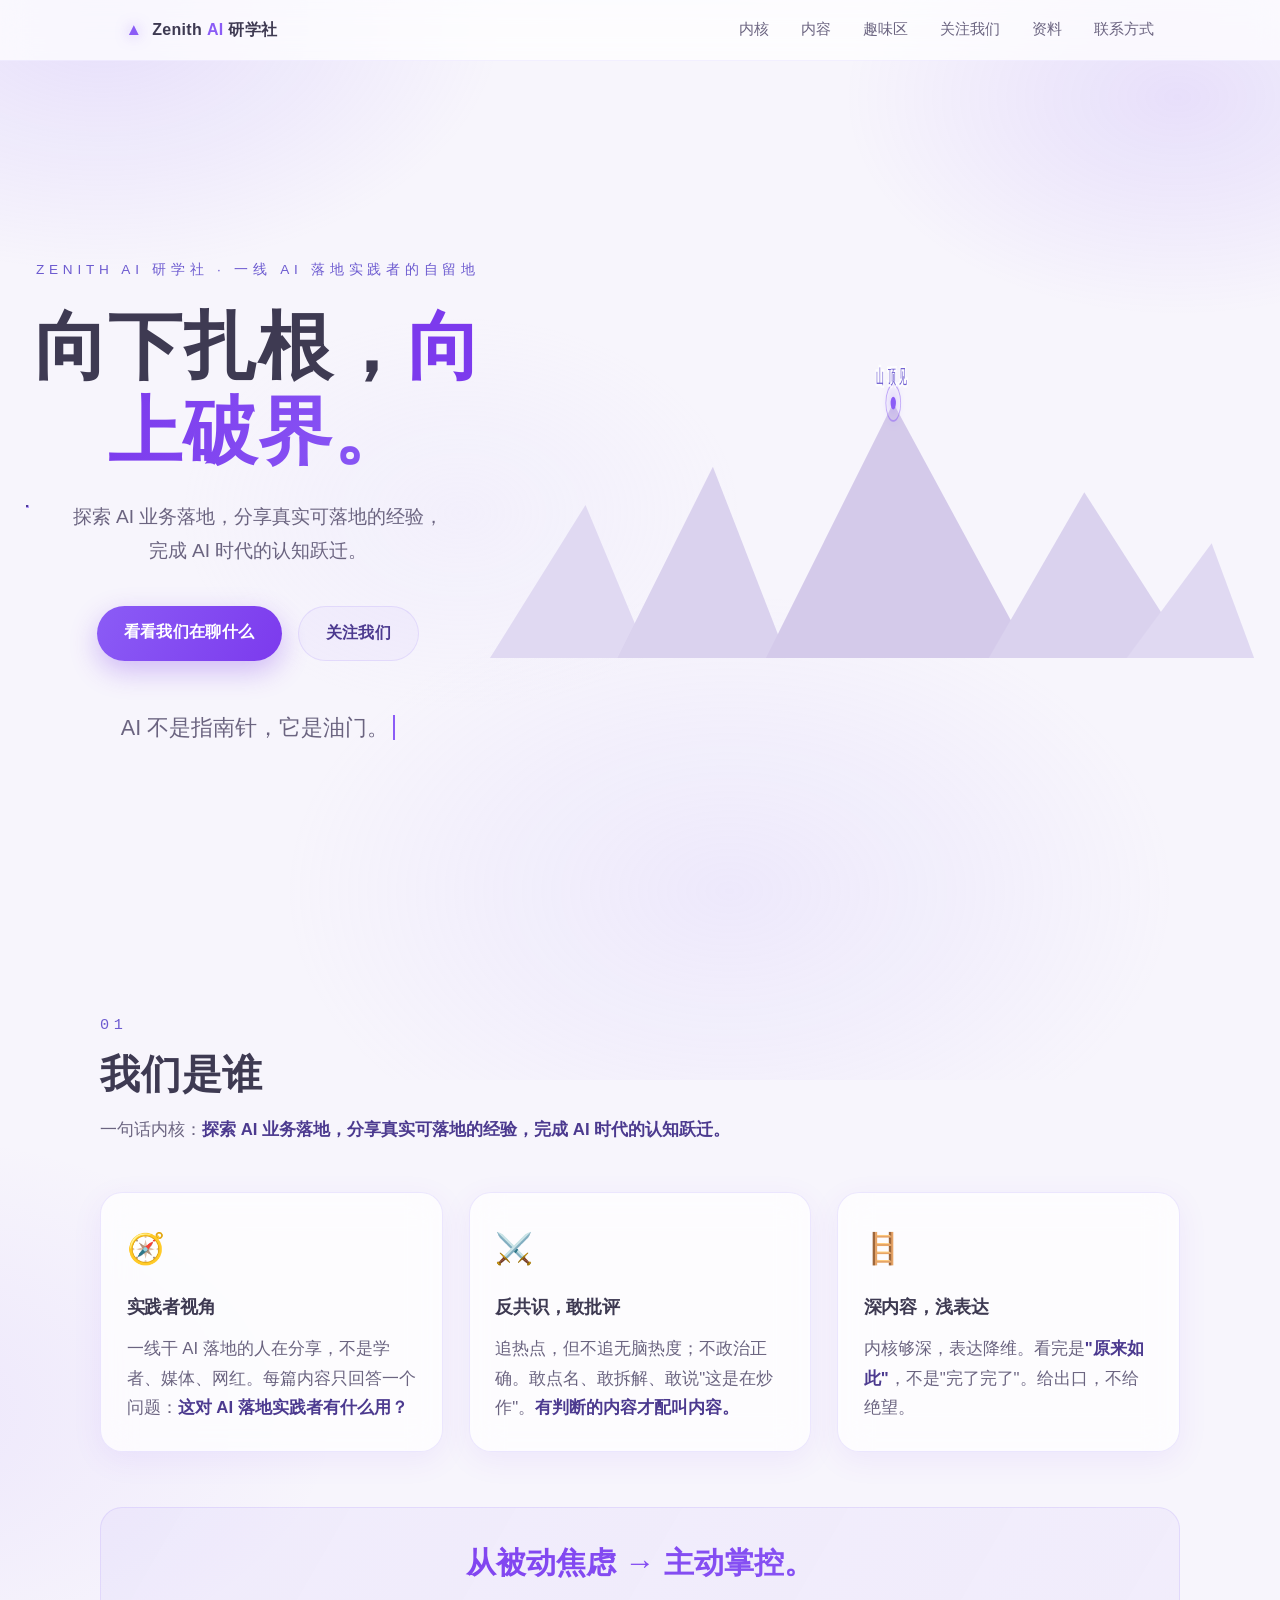
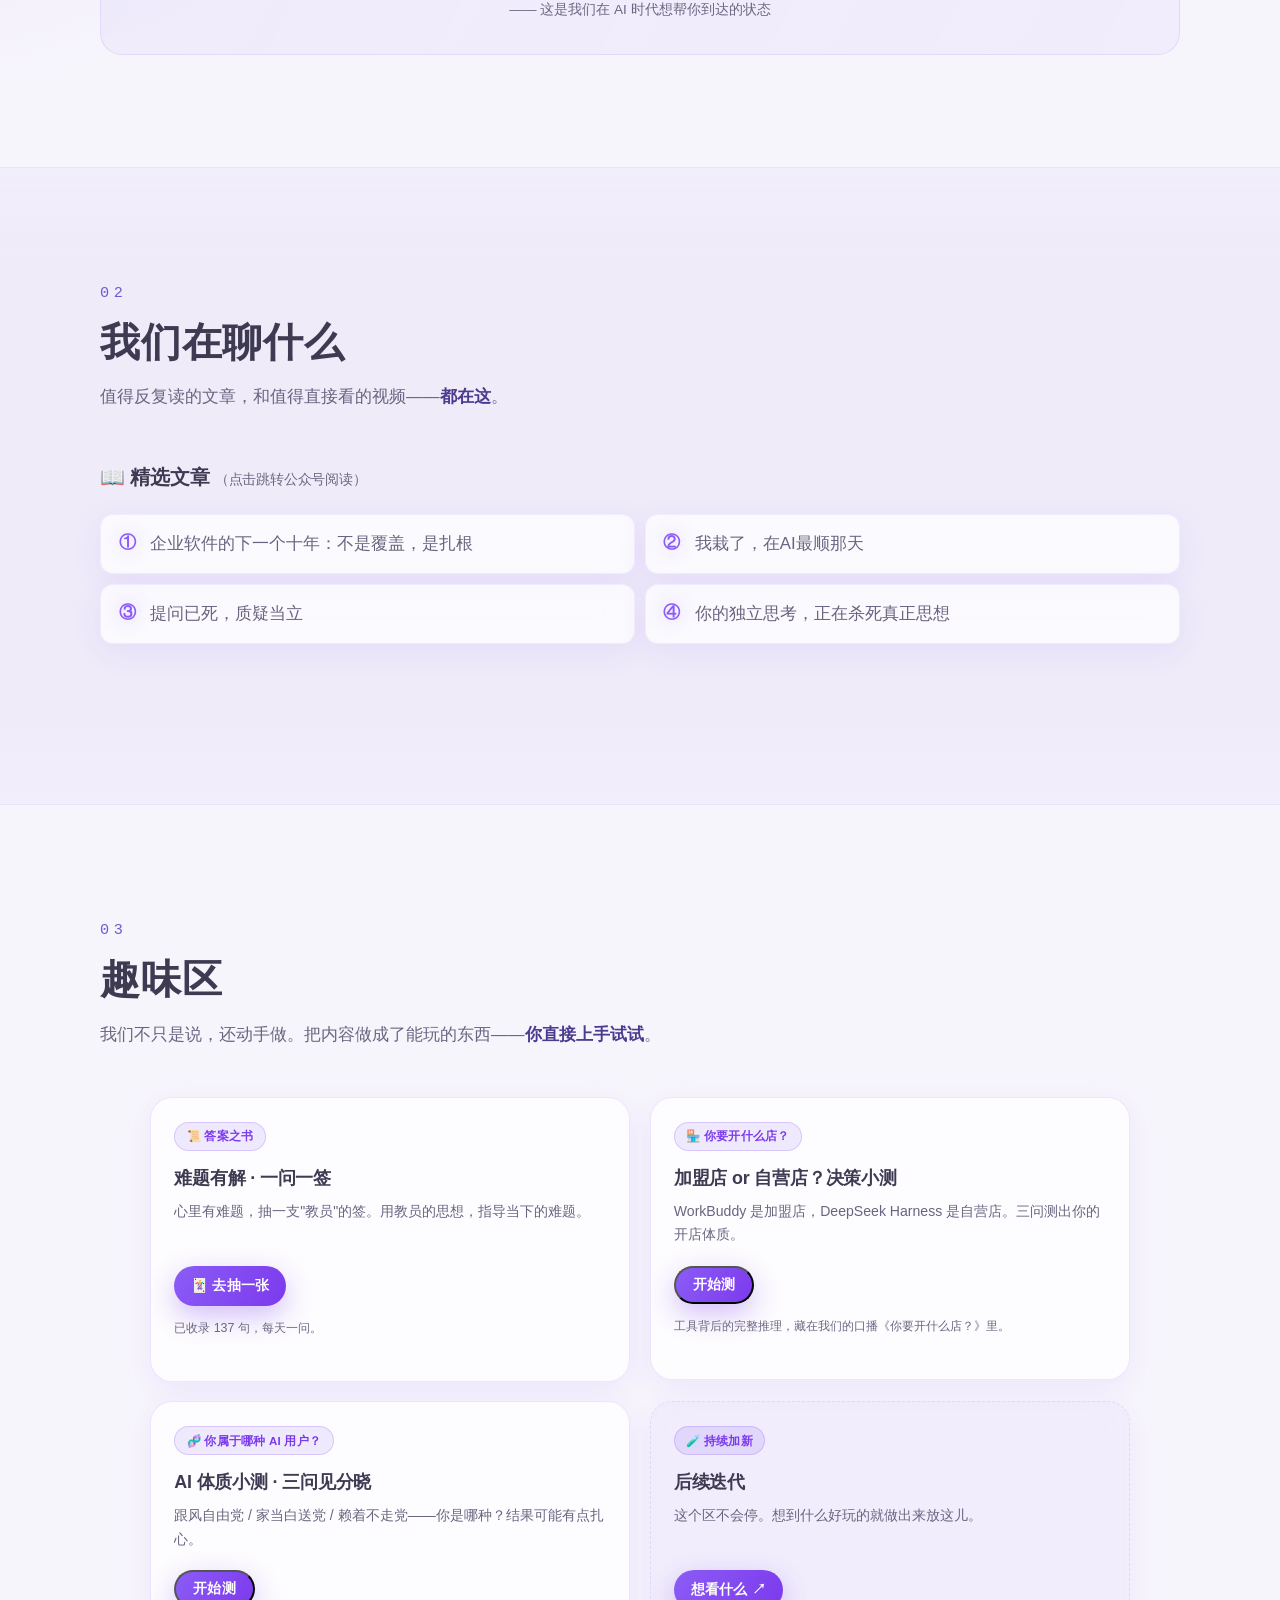
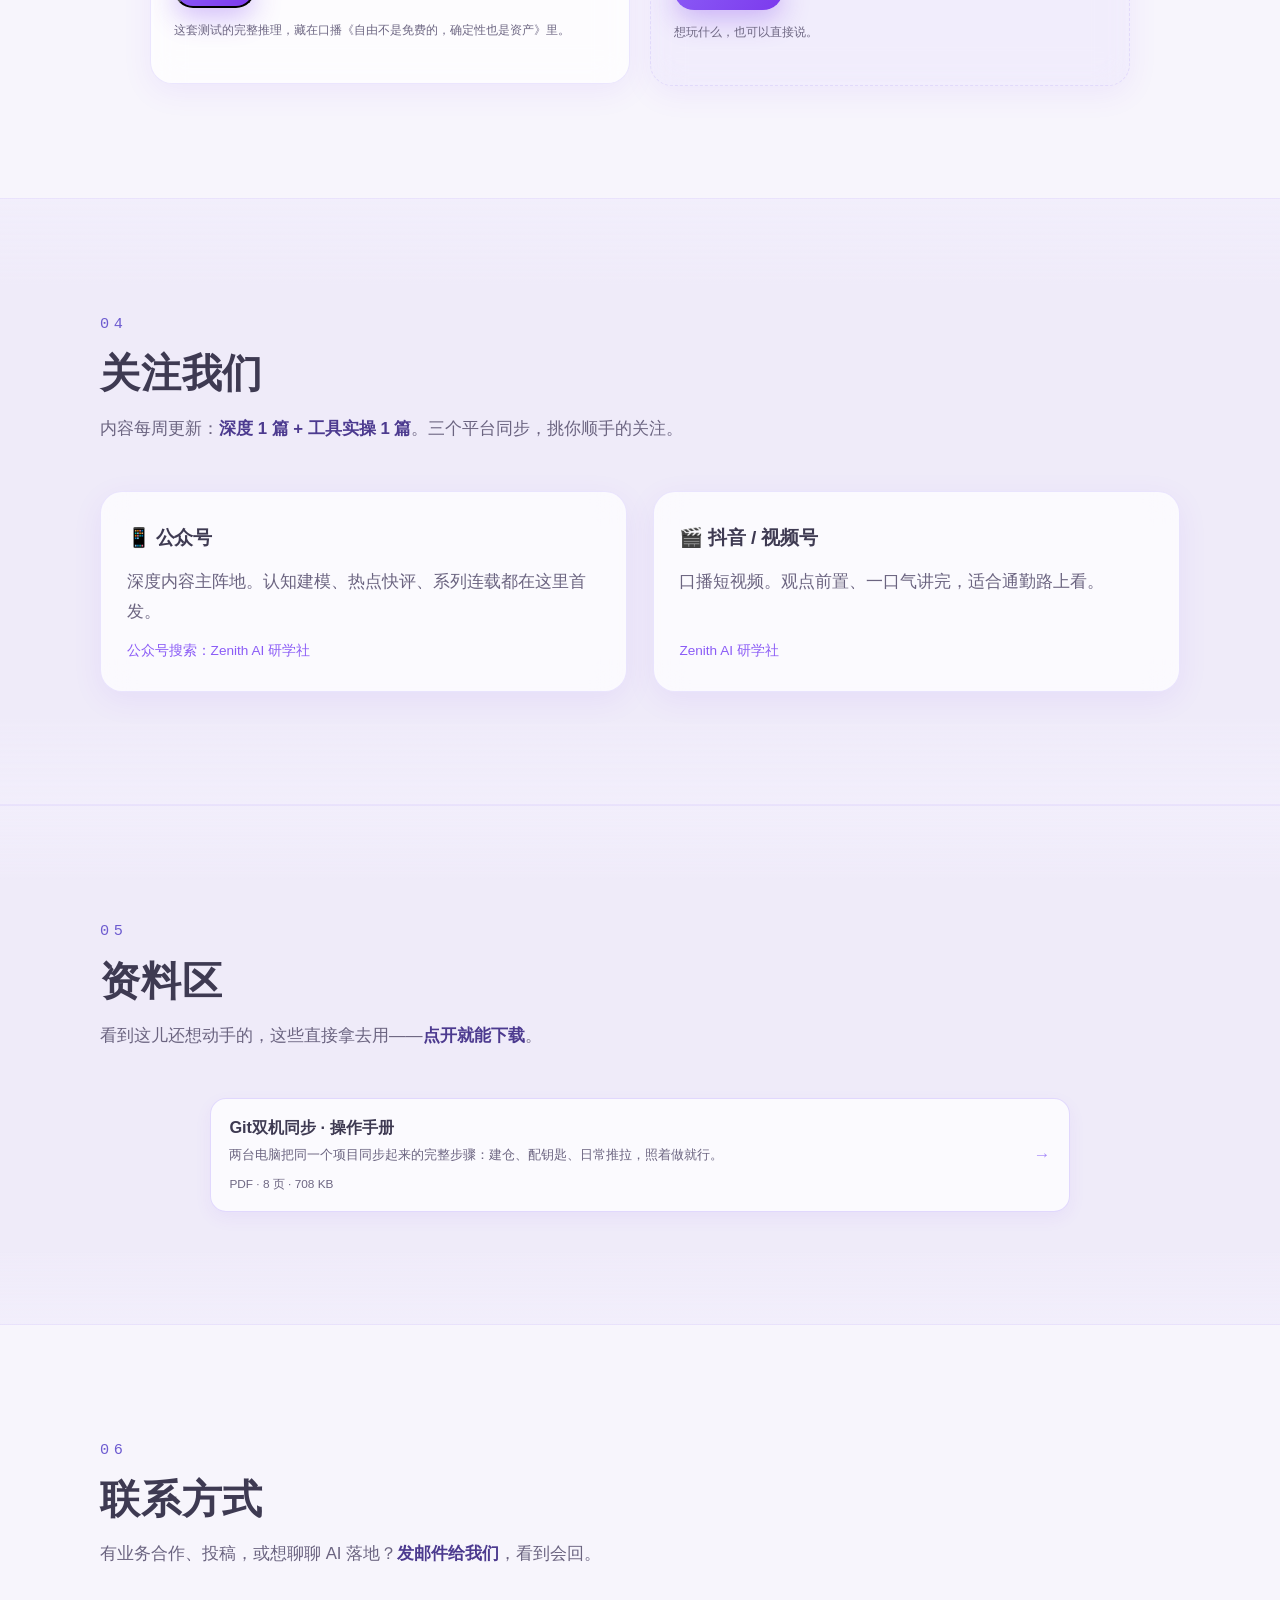
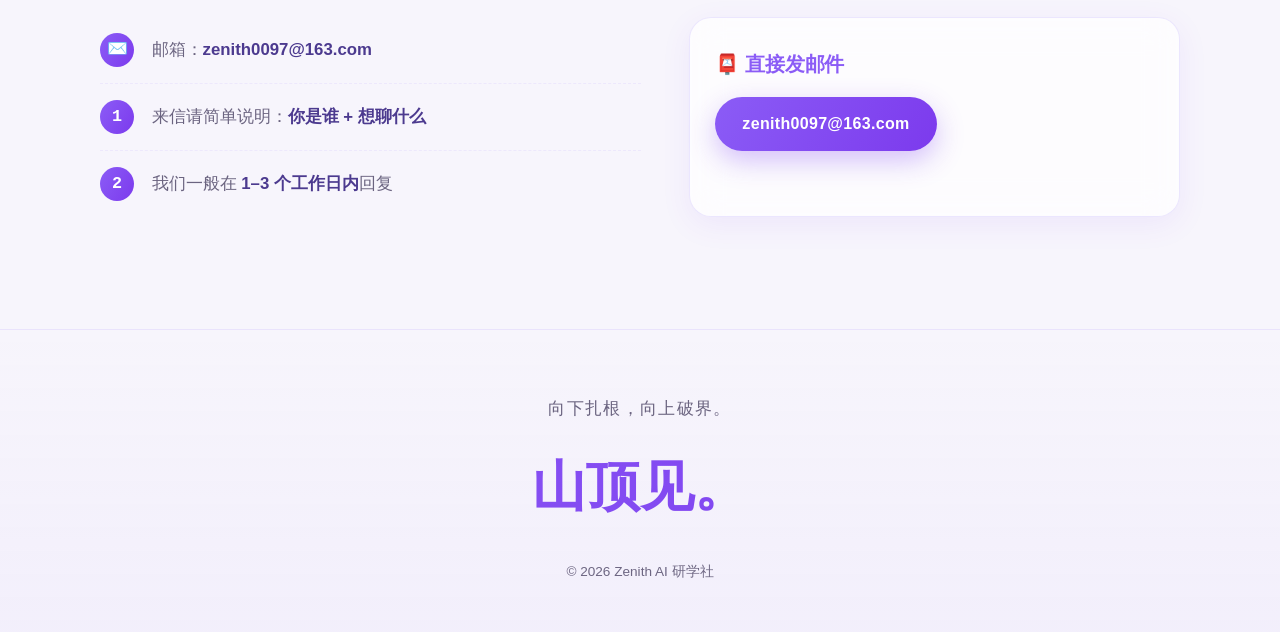
==== commit 1d8899fb: "修掉"半张样式表失效"的真凶 + 资料区去掉封面 + 小测展开修复 一、样式表在浏览器里只加载了一半（这才是"怎么改都看不出区别"的根因） - css/style.css 第 375 行 .consu" ====
--- a/index.html
+++ b/index.html
@@ -41,7 +41,7 @@
   }
 }
 </script>
-<link rel="stylesheet" href="css/style.css?v=20260929f">
+<link rel="stylesheet" href="css/style.css?v=20260929g">
 </head>
 <body>
 
@@ -307,7 +307,6 @@
   <div class="res-list reveal">
 
     <a class="res-item" href="资料/git双机同步/">
-      <span class="res-thumb"><img src="资料/git双机同步/cover.png" alt="Git双机同步 · 操作手册 封面"></span>
       <span class="res-body">
         <span class="res-title">Git双机同步 · 操作手册</span>
         <span class="res-desc">两台电脑把同一个项目同步起来的完整步骤：建仓、配钥匙、日常推拉，照着做就行。</span>
@@ -348,7 +347,7 @@
   <p class="footer-copy">© 2026 Zenith AI 研学社</p>
 </footer>
 
-<script src="js/main.js?v=20260929f"></script>
+<script src="js/main.js?v=20260929g"></script>
 
 </body>
 </html>
--- a/css/style.css
+++ b/css/style.css
@@ -60,7 +60,7 @@
 a { color: inherit; text-decoration: none; }
 img { max-width: 100%; }
 
-/* 閳光偓閳光偓閳光偓閳光偓閳光偓閳光偓閳光偓閳光偓閳光偓閳光偓閳光偓 鐎佃壈鍩?閳光偓閳光偓閳光偓閳光偓閳光偓閳光偓閳光偓閳光偓閳光偓閳光偓閳光偓 */
+/* ===== .nav ===== */
 .nav {
   position: fixed; inset: 0 0 auto 0; z-index: 100;
   background: rgba(255,255,255, 0.72);
@@ -114,7 +114,7 @@
   .nav-toggle { display: none; }
 }
 
-/* 閳光偓閳光偓閳光偓閳光偓閳光偓閳光偓閳光偓閳光偓閳光偓閳光偓閳光偓 閹稿鎸?閳光偓閳光偓閳光偓閳光偓閳光偓閳光偓閳光偓閳光偓閳光偓閳光偓閳光偓 */
+/* ===== .btn ===== */
 .btn {
   display: inline-block; padding: .8rem 1.7rem; border-radius: 999px;
   font-weight: 700; font-size: 1rem; letter-spacing: .02em;
@@ -131,7 +131,7 @@
 }
 .btn-ghost:hover { border-color: #6D5BD0; background: rgba(167,139,250,.14); transform: translateY(-2px); }
 
-/* 閳光偓閳光偓閳光偓閳光偓閳光偓閳光偓閳光偓閳光偓閳光偓閳光偓閳光偓 Hero 閳光偓閳光偓閳光偓閳光偓閳光偓閳光偓閳光偓閳光偓閳光偓閳光偓閳光偓 */
+/* ===== Hero ===== */
 .hero {
   position: relative; min-height: 100svh;
   display: flex; align-items: center; justify-content: center;
@@ -189,7 +189,7 @@
 .star.big { width: 3px; height: 3px; background: var(--gold); }
 @keyframes twinkle { 0%,100% { opacity: .15; } 50% { opacity: .8; } }
 
-/* 閳光偓閳光偓閳光偓閳光偓閳光偓閳光偓閳光偓閳光偓閳光偓閳光偓閳光偓 閸栧搫娼￠柅姘辨暏 閳光偓閳光偓閳光偓閳光偓閳光偓閳光偓閳光偓閳光偓閳光偓閳光偓閳光偓 */
+/* ===== .section ===== */
 .section { padding: var(--sec-pad) var(--space); position: relative; }
 .section-alt {
   background:
@@ -208,7 +208,7 @@
 .sec-sub { color: var(--text-soft); max-width: 640px; }
 .sec-sub b { color: var(--cream); }
 
-/* 閳光偓閳光偓閳光偓閳光偓閳光偓閳光偓閳光偓閳光偓閳光偓閳光偓閳光偓 濠婃艾濮╅弰鍓у箛 閳光偓閳光偓閳光偓閳光偓閳光偓閳光偓閳光偓閳光偓閳光偓閳光偓閳光偓 */
+/* ===== .reveal ===== */
 .reveal { opacity: 0; transform: translateY(22px); transition: opacity .7s ease, transform .7s ease; }
 .reveal.in { opacity: 1; transform: none; }
 @media (prefers-reduced-motion: reduce) {
@@ -220,7 +220,7 @@
   html { scroll-behavior: auto; }
 }
 
-/* 閳光偓閳光偓閳光偓閳光偓閳光偓閳光偓閳光偓閳光偓閳光偓閳光偓閳光偓 閸愬懏鐗虫稉澶婂幢 閳光偓閳光偓閳光偓閳光偓閳光偓閳光偓閳光偓閳光偓閳光偓閳光偓閳光偓 */
+/* ===== .cards-3 ===== */
 .cards-3 { display: grid; grid-template-columns: 1fr; gap: var(--space); max-width: var(--maxw); margin: 0 auto; }
 @media (min-width: 820px) { .cards-3 { grid-template-columns: repeat(3, 1fr); } }
 
@@ -248,7 +248,7 @@
 }
 .big-quote cite { display: block; margin-top: .8rem; font-style: normal; color: var(--text-dim); font-size: var(--fs-small); }
 
-/* 閳光偓閳光偓閳光偓閳光偓閳光偓閳光偓閳光偓閳光偓閳光偓閳光偓閳光偓 閸愬懎顔愰惌鈺呮█ 閳光偓閳光偓閳光偓閳光偓閳光偓閳光偓閳光偓閳光偓閳光偓閳光偓閳光偓 */
+/* ===== .pillars ===== */
 .pillars { display: grid; grid-template-columns: 1fr; gap: var(--space); max-width: var(--maxw); margin: 0 auto 3rem; }
 @media (min-width: 820px) { .pillars { grid-template-columns: repeat(3, 1fr); } }
 
@@ -265,7 +265,7 @@
 .pillar p { color: var(--text-soft); margin-bottom: 1rem; }
 .pillar-tag { font-size: var(--fs-small); color: var(--gold-deep); }
 
-/* 缁鍨崚妤勩€?*/
+/* ===== .series-wrap, .quote-wall ===== */
 .series-wrap, .quote-wall { max-width: var(--maxw); margin: 0 auto; }
 .series-wrap { margin-bottom: 3rem; }
 .series-title { font-size: 1.25rem; margin-bottom: 1.2rem; }
@@ -294,7 +294,7 @@
 }
 .quote-card blockquote { color: var(--cream); font-weight: 600; }
 
-/* 閳光偓閳光偓閳光偓閳光偓閳光偓閳光偓閳光偓閳光偓閳光偓閳光偓閳光偓 娴ｆ粌鎼ч敍姘唉娴滄帒浼愰崗?閳光偓閳光偓閳光偓閳光偓閳光偓閳光偓閳光偓閳光偓閳光偓閳光偓閳光偓 */
+/* ===== .tool-wrap ===== */
 .tool-wrap {
   display: flex; flex-direction: column;
   border: 1px solid var(--line); border-radius: var(--radius);
@@ -310,7 +310,7 @@
 .tool-wrap h3 { font-size: 1.12rem; font-weight: 800; margin-bottom: .5rem; line-height: 1.45; }
 .tool-desc { color: var(--text-soft); font-size: .88rem; line-height: 1.7; min-height: 3.4em; }
 .tool-act { display: flex; padding-top: 1.15rem; }
-.tool-note { margin-top: .8rem; color: var(--text-dim); font-size: .78rem; line-height: 1.6; }
+.tool-note { margin-top: .8rem; color: var(--text-dim); font-size: .78rem; line-height: 1.6; min-height: 3.2em; }
 .tool-panel { padding-top: .35rem; }
 .tool-panel[hidden] { display: none; }
 .tool-panel .quiz { padding: .9rem 0 0; }
@@ -335,7 +335,7 @@
 .quiz-result p { color: var(--text-soft); max-width: 520px; margin: 0 auto 1.4rem; }
 .quiz-result .btn { margin-top: .4rem; }
 
-/* 閳光偓閳光偓閳光偓閳光偓閳光偓閳光偓閳光偓閳光偓閳光偓閳光偓閳光偓 缁€鍓у參 閳光偓閳光偓閳光偓閳光偓閳光偓閳光偓閳光偓閳光偓閳光偓閳光偓閳光偓 */
+/* ===== .community-grid ===== */
 .community-grid { display: grid; grid-template-columns: 1fr; gap: var(--space); max-width: var(--maxw); margin: 0 auto; }
 @media (min-width: 820px) { .community-grid { grid-template-columns: repeat(2, 1fr); } }
 .comm-card {
@@ -351,7 +351,7 @@
 .comm-tag { font-size: var(--fs-small); color: var(--gold-deep); }
 .comm-card-cta { border-color: rgba(167,139,250,.4); background: linear-gradient(160deg, rgba(167,139,250,.12), rgba(139,92,246,.06)); }
 
-/* 閳光偓閳光偓閳光偓閳光偓閳光偓閳光偓閳光偓閳光偓閳光偓閳光偓閳光偓 閹恒儱顓?閳光偓閳光偓閳光偓閳光偓閳光偓閳光偓閳光偓閳光偓閳光偓閳光偓閳光偓 */
+/* ===== .consult-grid ===== */
 .consult-grid { display: grid; grid-template-columns: 1fr; gap: 2rem; max-width: var(--maxw); margin: 0 auto; }
 @media (min-width: 820px) { .consult-grid { grid-template-columns: 1.1fr 1fr; gap: 3rem; } }
 .step { display: flex; gap: 1.1rem; align-items: flex-start; padding: 1rem 0; border-bottom: 1px dashed var(--line-soft); }
@@ -372,12 +372,12 @@
 .consult-note h3 { margin-bottom: 1rem; color: var(--orange); }
 .consult-note ul { list-style: none; display: flex; flex-direction: column; gap: .8rem; margin-bottom: 1.6rem; }
 .consult-note li { color: var(--text-soft); padding-left: 1.2rem; position: relative; }
-.consult-note li::before { content: "璺?; position: absolute; left: 0; color: #6D5BD0; font-weight: 800; }
+.consult-note li::before { content: "→"; position: absolute; left: 0; color: #6D5BD0; font-weight: 800; }
 .consult-note li b { color: var(--cream); }
 .small { font-size: var(--fs-small); margin-top: .7rem; }
 .dim { color: var(--text-dim); }
 
-/* 閳光偓閳光偓閳光偓閳光偓閳光偓閳光偓閳光偓閳光偓閳光偓閳光偓閳光偓 閸忓厖绨?閳光偓閳光偓閳光偓閳光偓閳光偓閳光偓閳光偓閳光偓閳光偓閳光偓閳光偓 */
+/* ===== .about-grid ===== */
 .about-grid { display: grid; grid-template-columns: 1fr; gap: var(--space); max-width: var(--maxw); margin: 0 auto; }
 @media (min-width: 820px) { .about-grid { grid-template-columns: repeat(3, 1fr); } }
 .about-card { border: 1px solid var(--line-soft); border-radius: var(--radius); padding: 1.7rem 1.5rem; background: rgba(255,255,255,.5); }
@@ -395,7 +395,7 @@
   background: rgba(167,139,250,.05);
 }
 
-/* 閳光偓閳光偓閳光偓閳光偓閳光偓閳光偓閳光偓閳光偓閳光偓閳光偓閳光偓 Footer 閳光偓閳光偓閳光偓閳光偓閳光偓閳光偓閳光偓閳光偓閳光偓閳光偓閳光偓 */
+/* ===== Footer ===== */
 .footer {
   text-align: center; padding: 4rem var(--space) 3rem;
   border-top: 1px solid var(--line-soft);
@@ -486,7 +486,7 @@
   .tool-desc { font-size: .74rem; line-height: 1.6; min-height: 0; }
   .tool-act { padding-top: .8rem; }
   .tool-act .btn { font-size: .76rem; padding: .42rem .8rem; }
-  .tool-note { font-size: .68rem; }
+  .tool-note { font-size: .68rem; min-height: 0; }
   .tool-panel .quiz { padding-top: .7rem; }
   .quiz-num { font-size: .7rem; }
   .quiz-q h4 { font-size: .82rem; margin-bottom: .6rem; }
@@ -551,12 +551,8 @@
   transition: transform .22s, box-shadow .22s, border-color .22s;
 }
 .res-item:hover { transform: translateY(-3px); border-color: rgba(139,92,246,.55); box-shadow: 0 16px 34px rgba(124,58,237,.14); }
-.res-thumb {
-  flex: 0 0 auto; display: block; width: 112px; height: 80px; border-radius: 12px; overflow: hidden;
-  background: #fff; border: 1px solid rgba(167,139,250,.3);
-}
-.res-thumb img { display: block; width: 100%; height: 100%; object-fit: cover; object-position: top center; }
 .res-body { flex: 1; min-width: 0; display: block; }
+.res-item .res-title { padding-top: 0; }
 .res-title { display: block; font-family: var(--font-display); font-size: 1.02rem; font-weight: 700; line-height: 1.5; }
 .res-desc { display: block; margin-top: .25rem; font-size: .84rem; color: var(--text-soft); line-height: 1.65; }
 .res-meta { display: block; margin-top: .5rem; font-size: .74rem; color: var(--text-dim); }
@@ -572,8 +568,7 @@
 .dl-tip.is-on { opacity: 1; transform: translate(-50%, 0); }
 @media (max-width: 700px) {
   .res-item { gap: .85rem; padding: .85rem; border-radius: 14px; }
-  .res-thumb { width: 84px; height: 62px; border-radius: 10px; }
-  .res-title { font-size: .94rem; }
+    .res-title { font-size: .94rem; }
   .res-desc { font-size: .78rem; }
   .res-meta { font-size: .7rem; margin-top: .35rem; }
 }
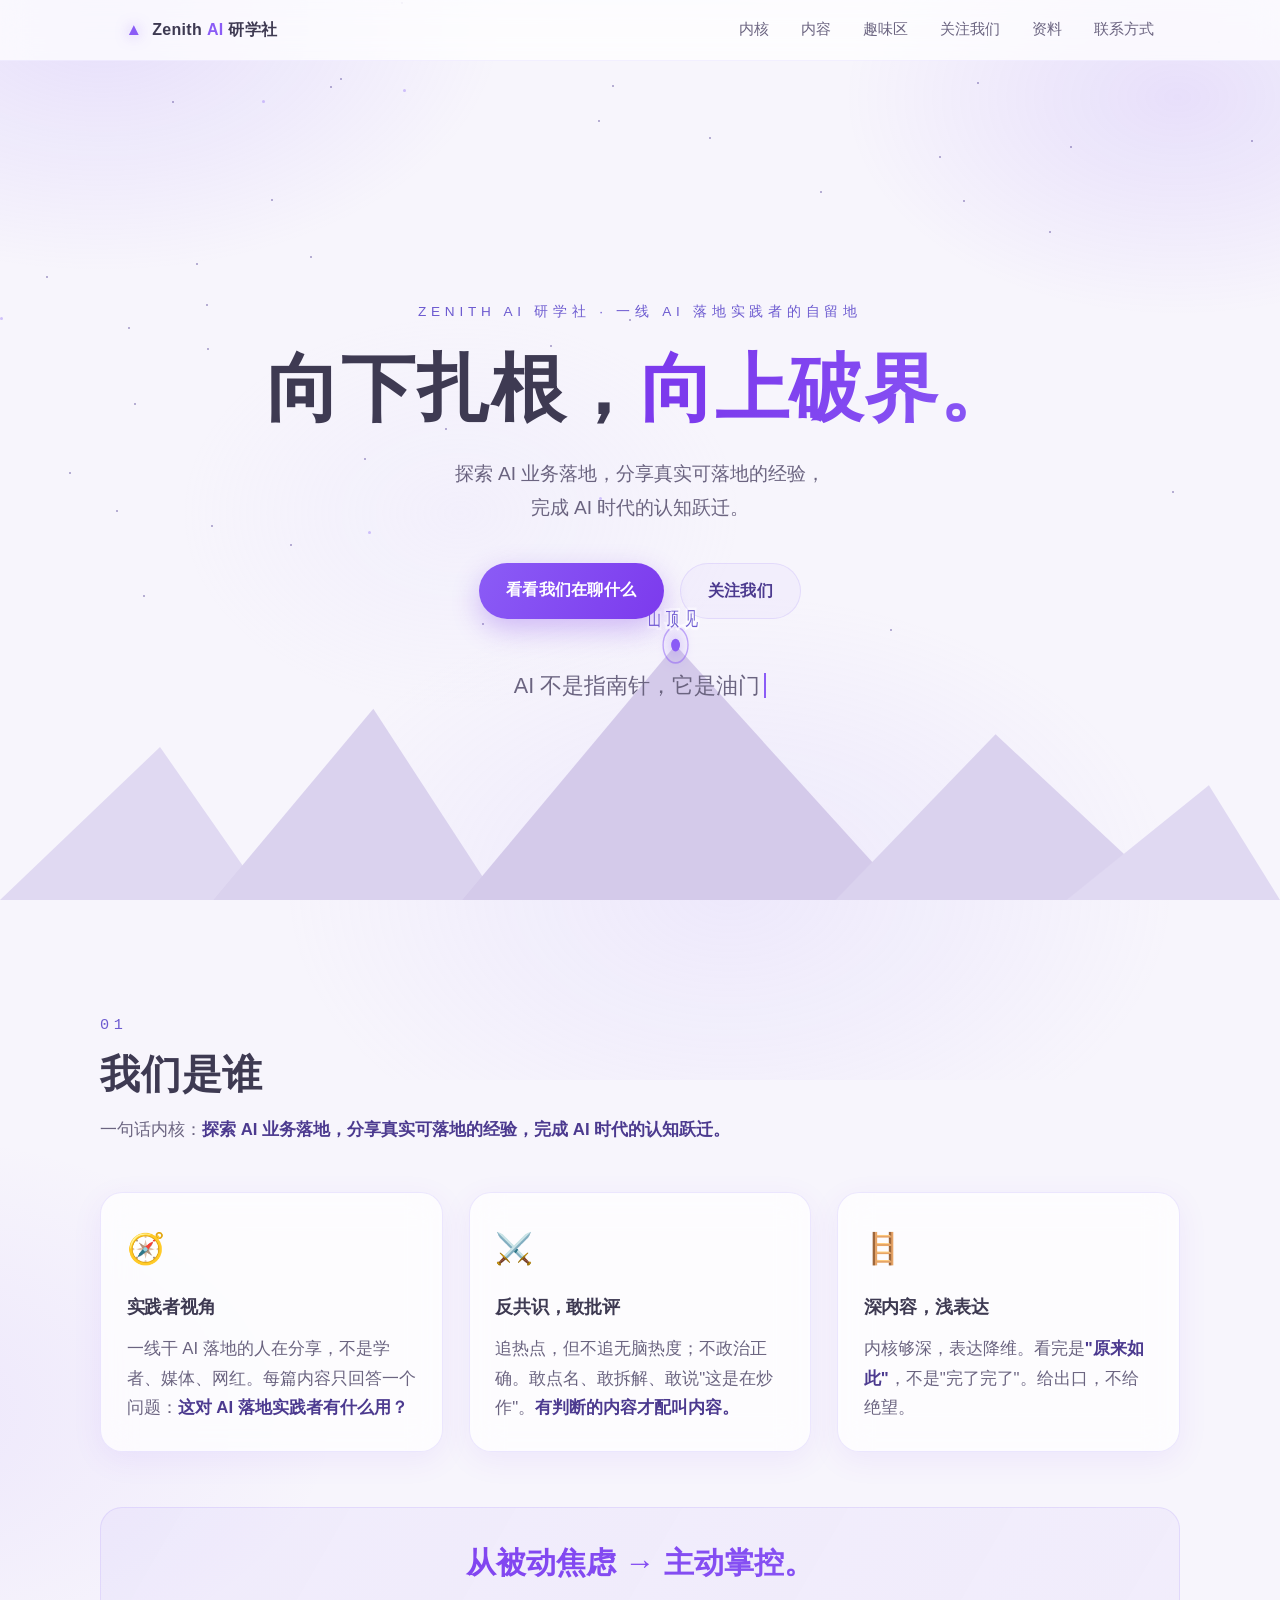
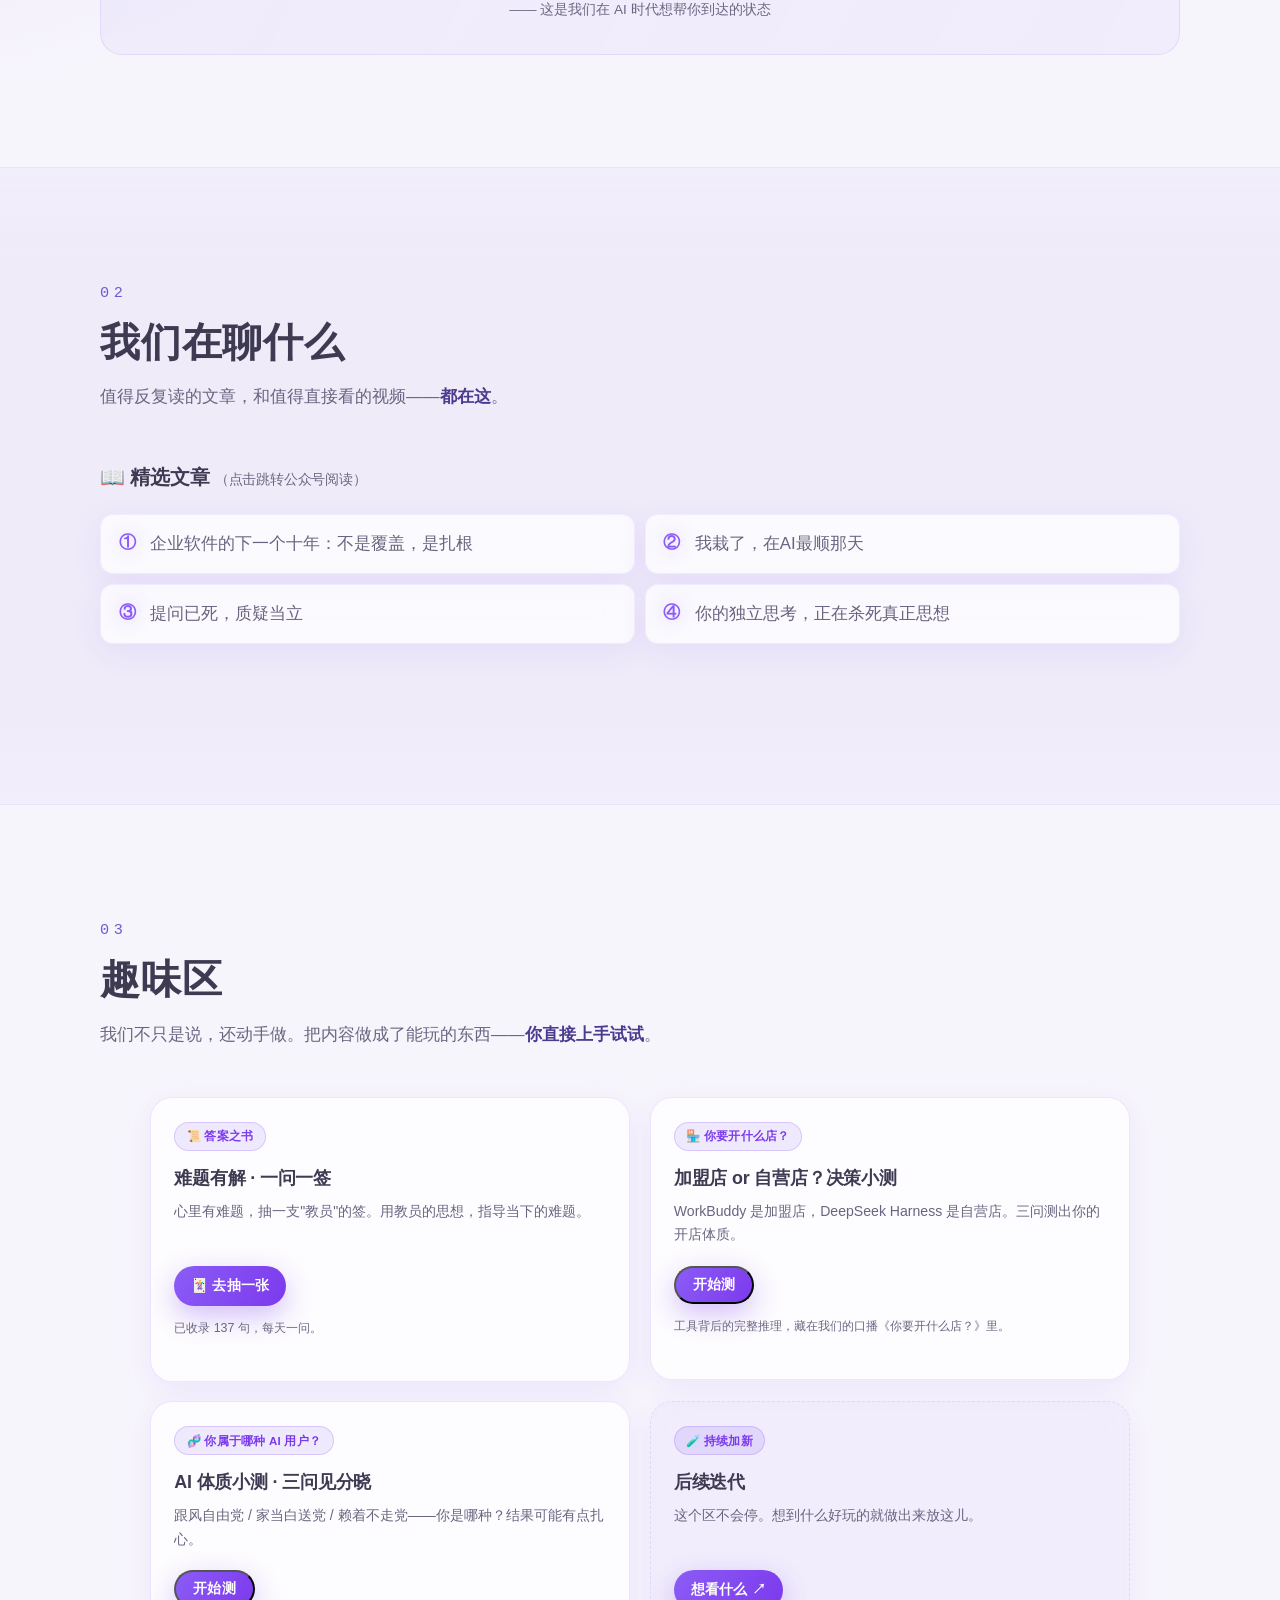
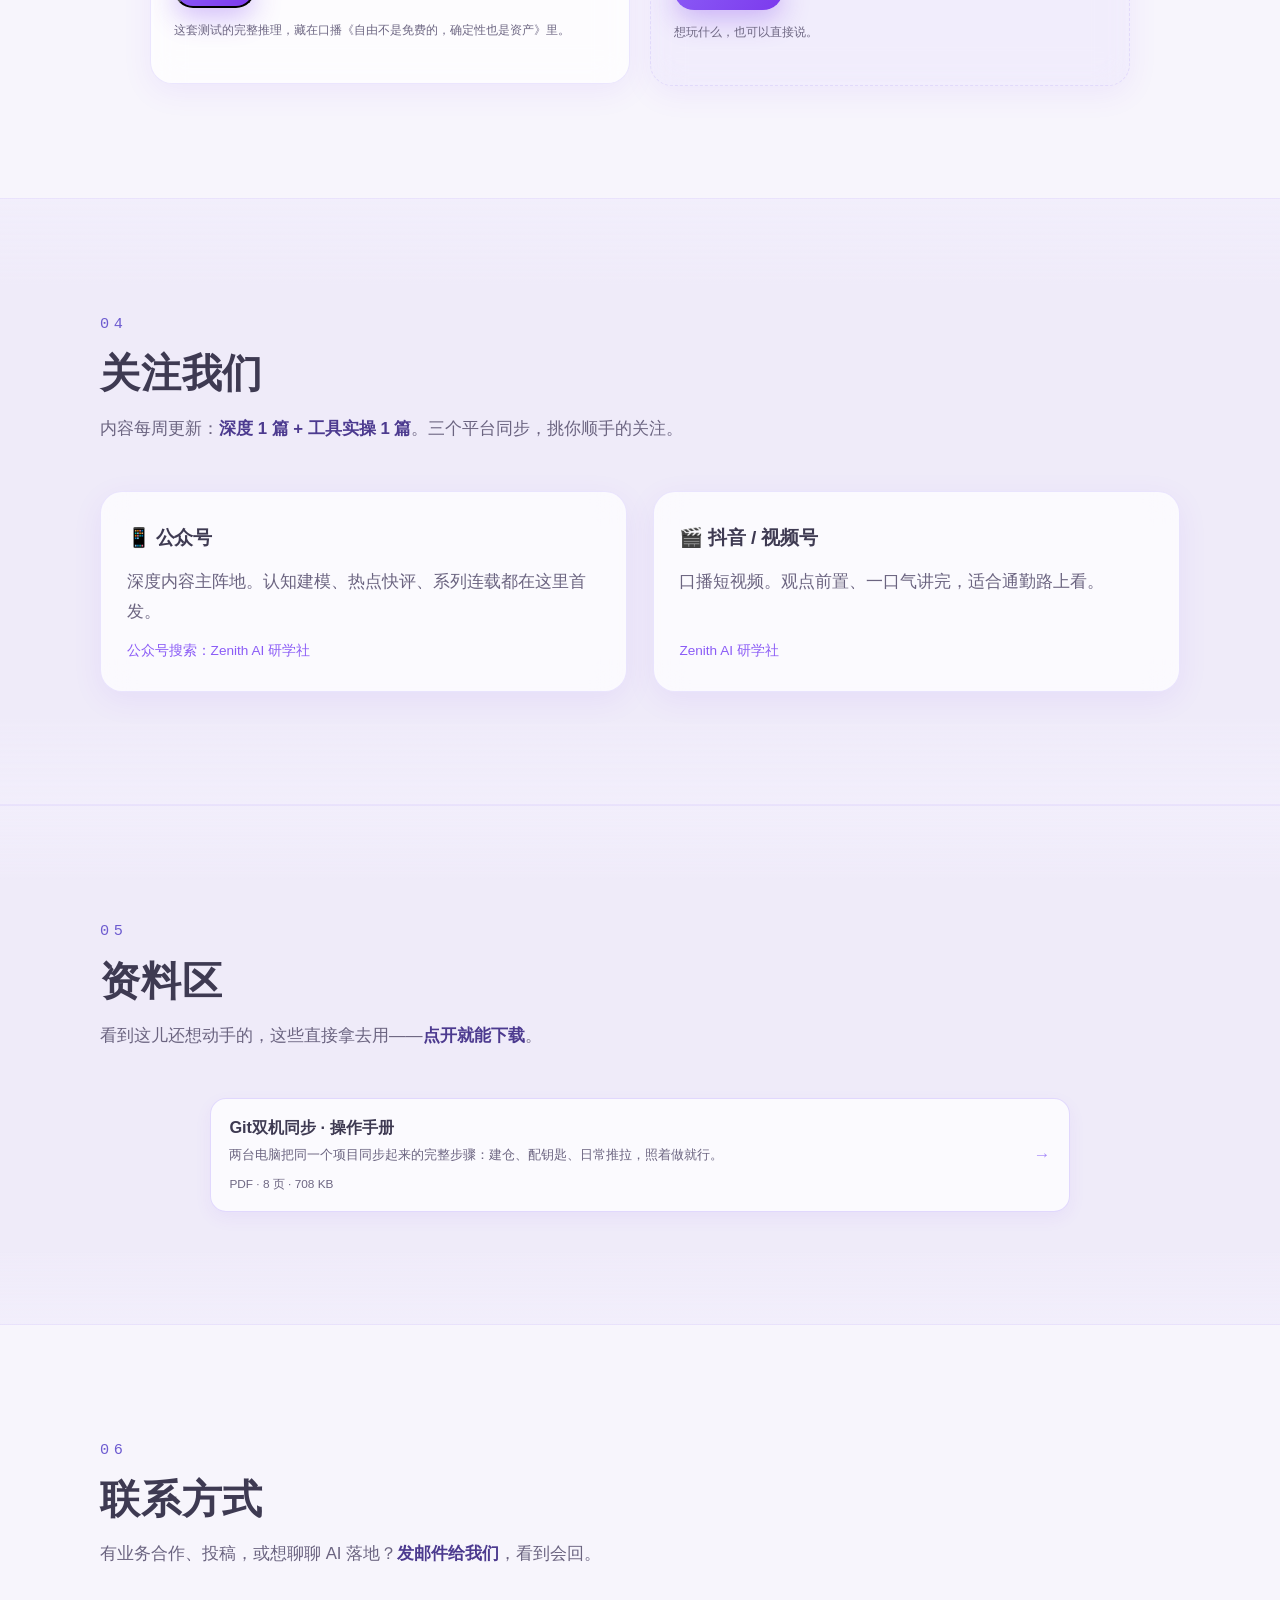
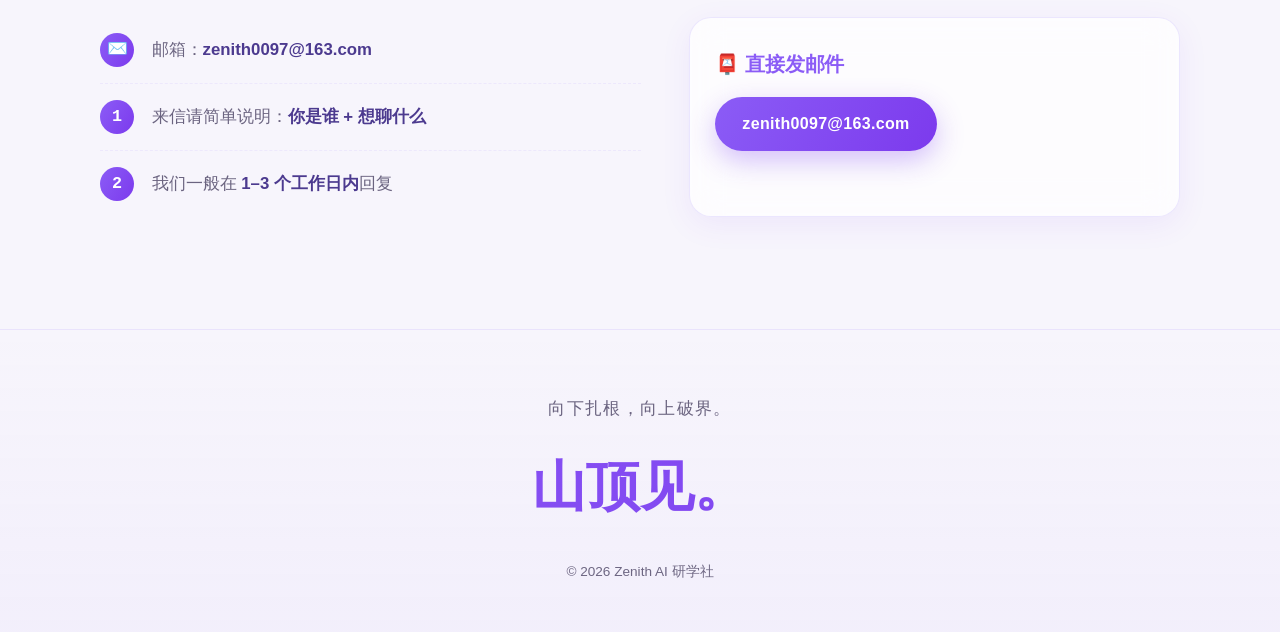
==== commit f49e8d0e: "修好"修样式表把首页首屏改坏"的连带伤 真凶（用真浏览器 A/B 量出来的，不是猜）： - 复活区里有一条 .hero > * { position: relative; z-index: 1 } -" ====
--- a/index.html
+++ b/index.html
@@ -41,7 +41,7 @@
   }
 }
 </script>
-<link rel="stylesheet" href="css/style.css?v=20260929g">
+<link rel="stylesheet" href="css/style.css?v=20260929h">
 </head>
 <body>
 
@@ -347,7 +347,7 @@
   <p class="footer-copy">© 2026 Zenith AI 研学社</p>
 </footer>
 
-<script src="js/main.js?v=20260929g"></script>
+<script src="js/main.js?v=20260929h"></script>
 
 </body>
 </html>
--- a/css/style.css
+++ b/css/style.css
@@ -441,7 +441,9 @@
   height: 70%; pointer-events: none; z-index: 0;
   background: radial-gradient(58% 55% at 50% 8%, rgba(167,139,250,0.30), transparent 70%);
 }
-.hero > * { position: relative; z-index: 1; }
+/* 只把内容层抬到晨光之上。原来写的是 .hero > *，会把山形和星空的 position:absolute
+   一起顶掉（同优先级、后写的赢），首屏就变成文字挤左边、山形跑到右边的两栏模样。 */
+.hero-inner { position: relative; z-index: 2; }
 /* 区块标题下的小光条 */
 .sec-title::after, .section-title::after {
   content: ""; position: absolute; left: 50%; bottom: -8px; transform: translateX(-50%);
